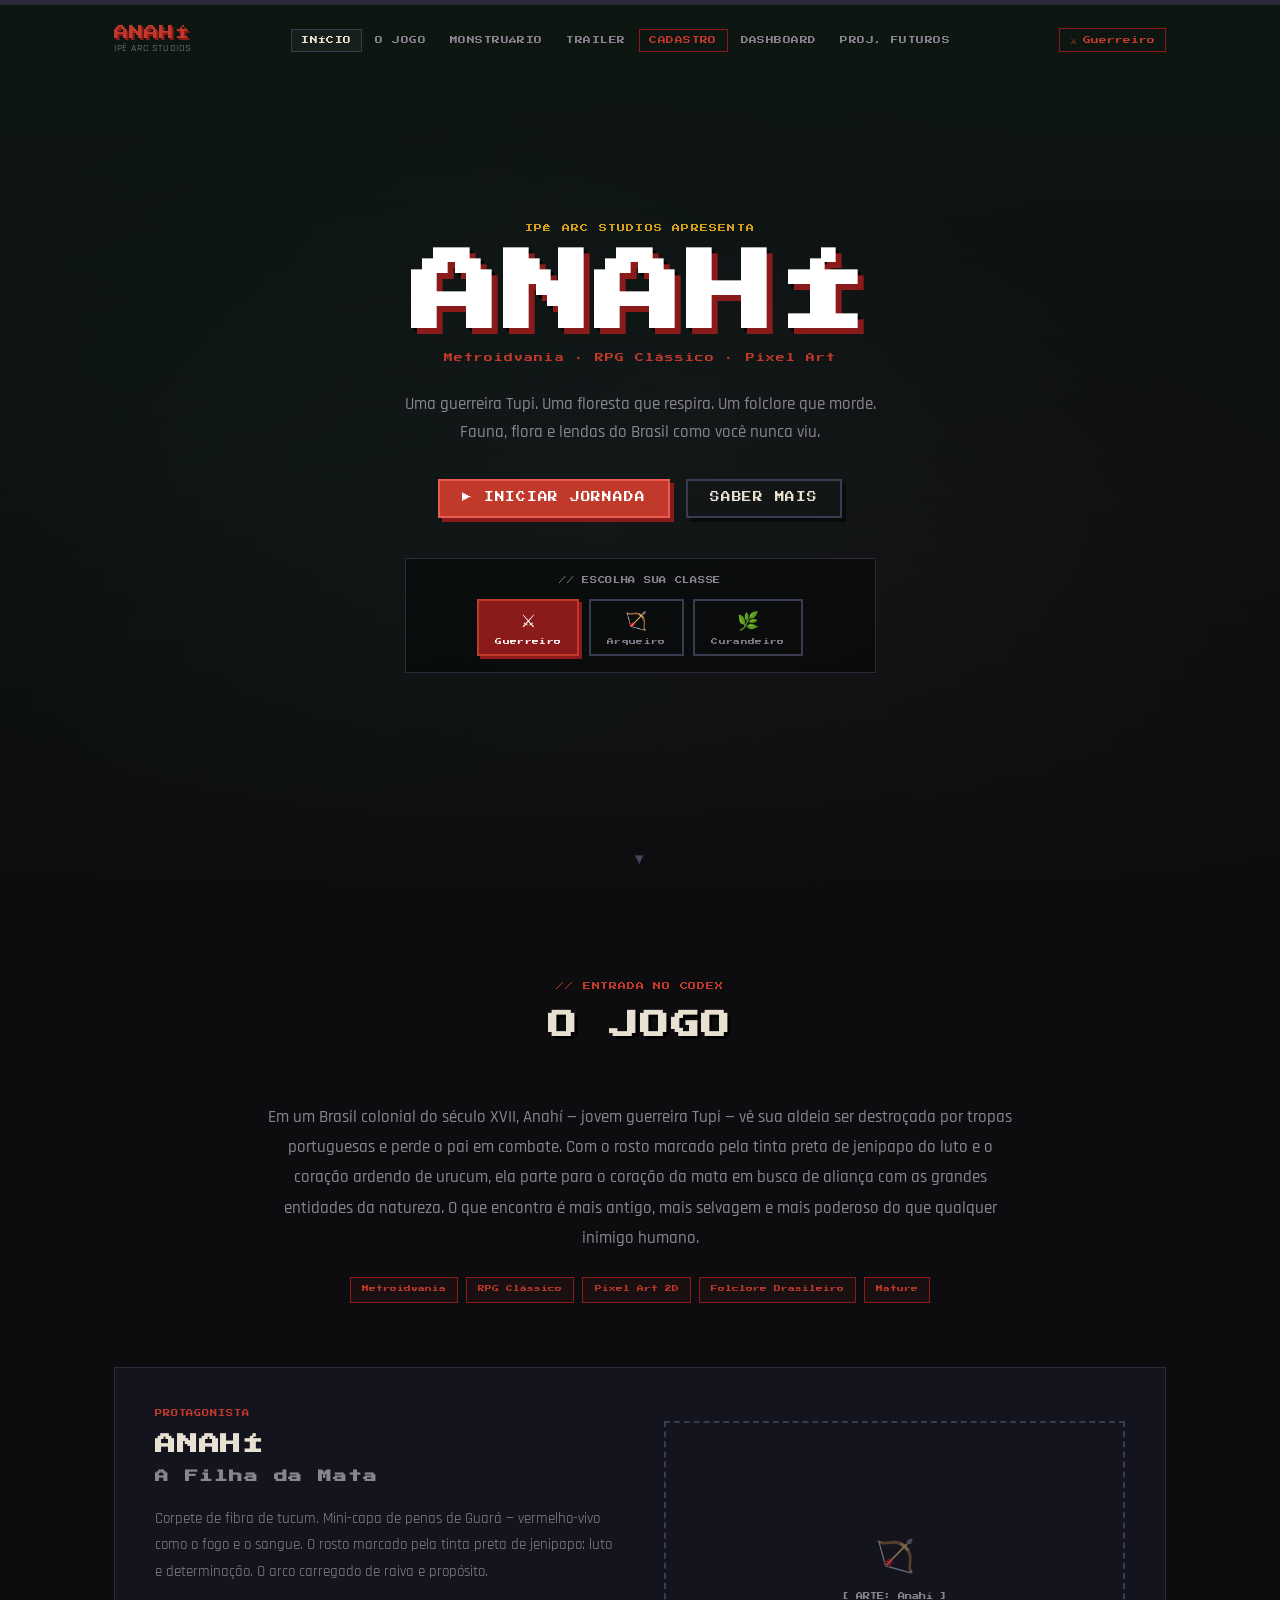
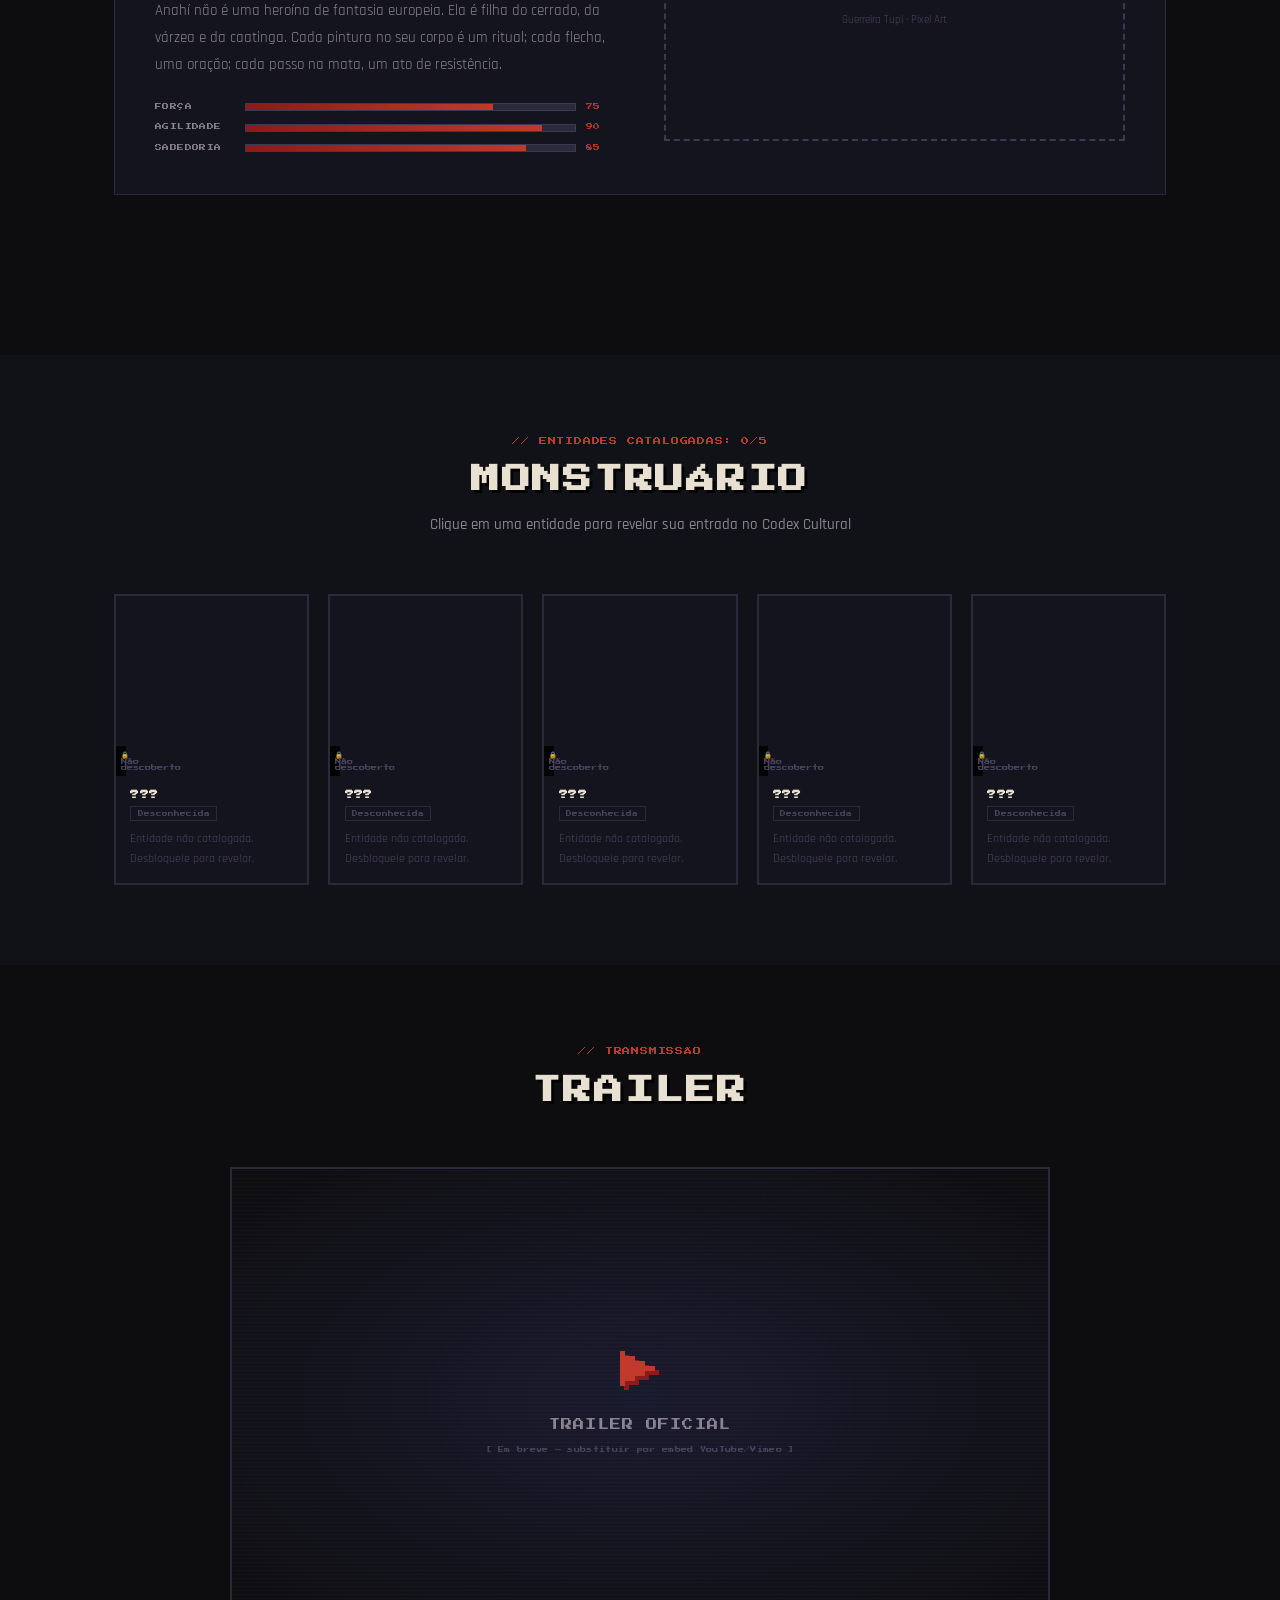
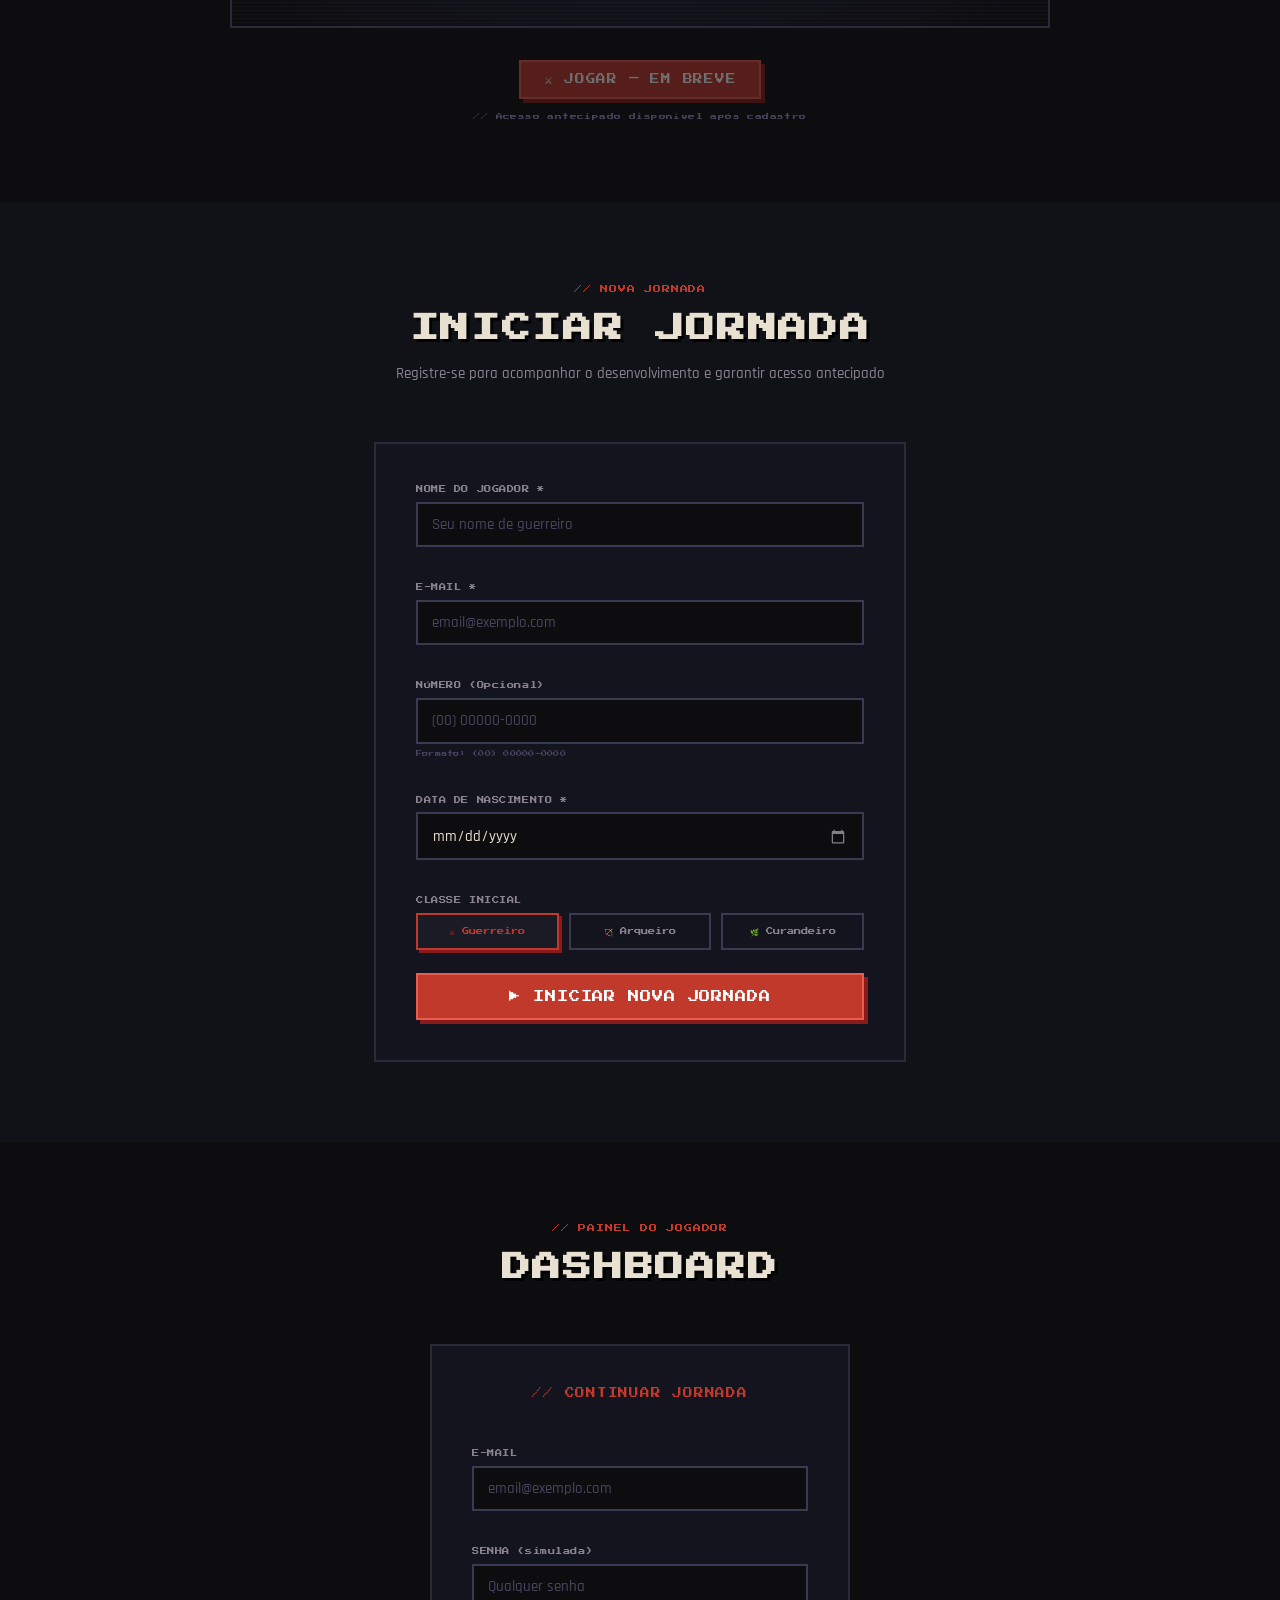
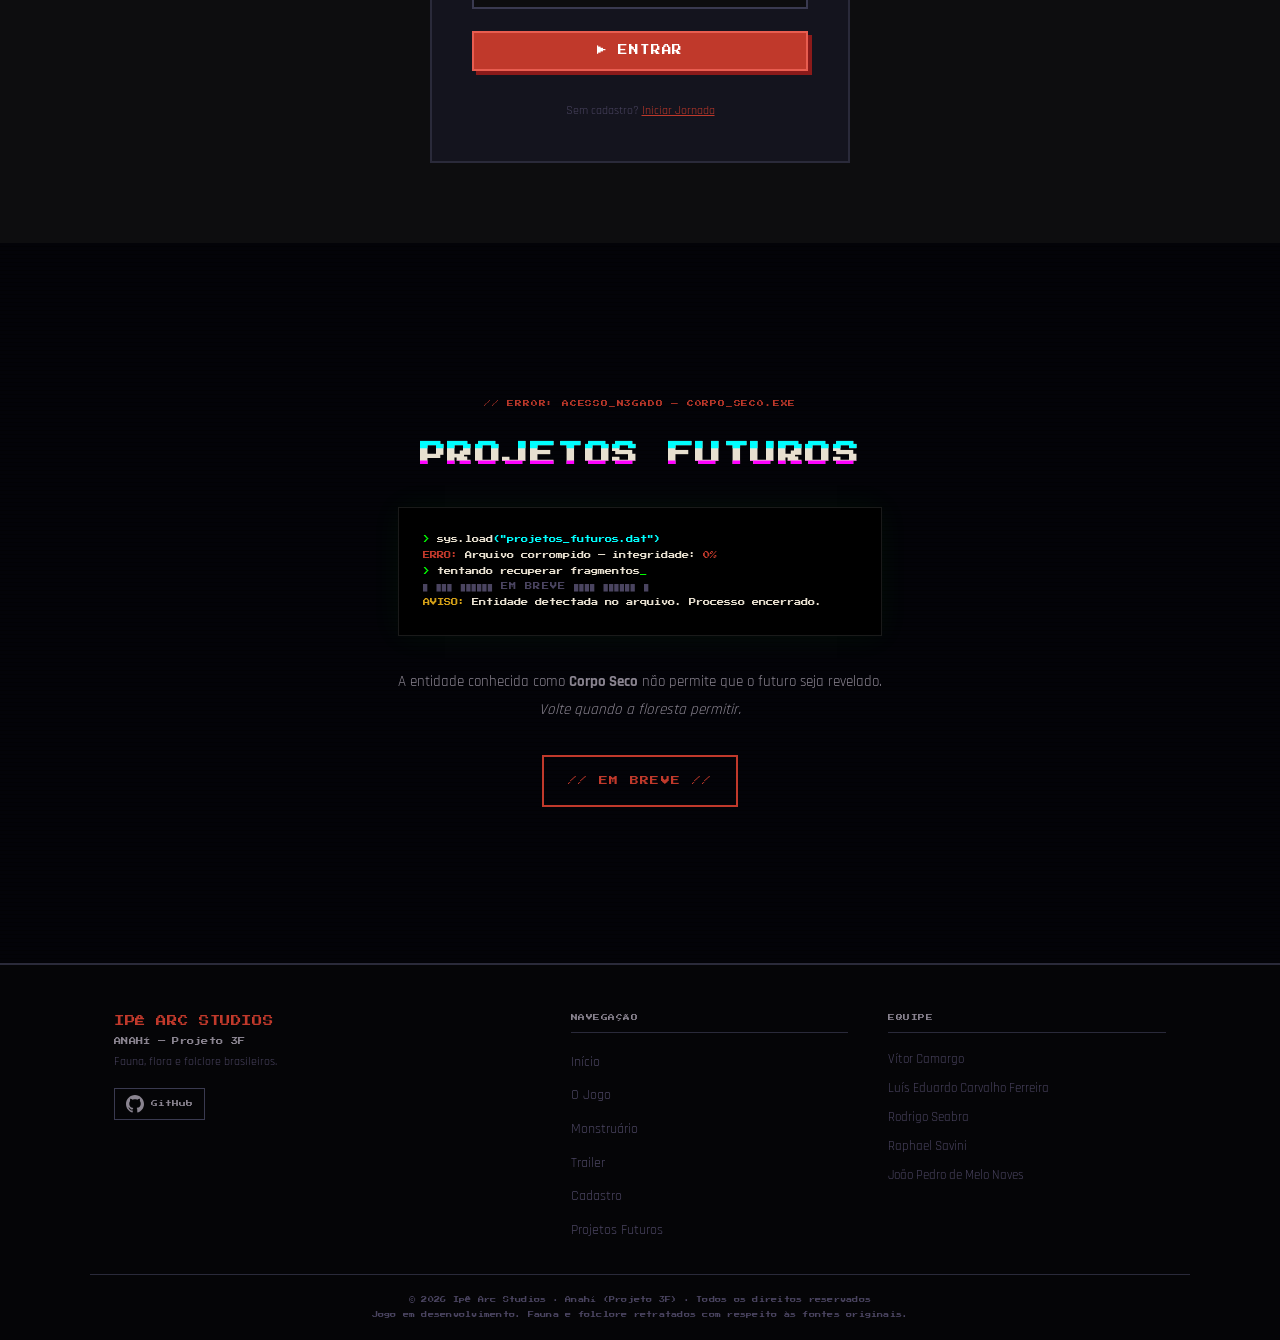
==== frontend/index.html @ 6abfad07 "Refactor code structure for improved readability and maintainability" ====
<!DOCTYPE html>
<html lang="pt-BR" data-class="guerreiro">
<head>
  <meta charset="UTF-8">
  <meta name="viewport" content="width=device-width, initial-scale=1.0">
  <meta name="description" content="Anahí — Metroidvania pixel art brasileiro. Fauna, flora e folclore tratados com respeito. Ipê Arc Studios.">
  <title>Anahí — Ipê Arc Studios</title>
  <link rel="preconnect" href="https://fonts.googleapis.com">
  <link rel="preconnect" href="https://fonts.gstatic.com" crossorigin>
  <link href="https://fonts.googleapis.com/css2?family=Press+Start+2P&family=Rajdhani:wght@400;500;600;700&display=swap" rel="stylesheet">
  <link rel="stylesheet" href="./styles/style.css">
  <script type="module" src="./script/main.js"></script>
</head>
<body>

  <div id="toast-container" aria-live="polite" aria-atomic="false"></div>
  <div id="journey-wrap" role="progressbar" aria-label="Progresso da Jornada" aria-valuemin="0" aria-valuemax="100" aria-valuenow="0">
    <div id="journey-fill"></div>
    <span id="journey-label" class="sr-only">Jornada: 0%</span>
  </div>

  <header id="navbar" role="banner">
    <nav class="nav-inner" aria-label="Navegação principal">
      <a href="#inicio" class="nav-logo" aria-label="Início — Anahí, Ipê Arc Studios">
        <span class="nav-logo__title">ANAHÍ</span>
        <span class="nav-logo__studio">Ipê Arc Studios</span>
      </a>

      <button id="nav-toggle" class="nav-toggle" aria-expanded="false" aria-controls="nav-links" aria-label="Abrir menu de navegação">
        <span aria-hidden="true"></span>
        <span aria-hidden="true"></span>
        <span aria-hidden="true"></span>
      </button>

      <ul id="nav-links" class="nav-links" role="list">
        <li><a href="#inicio" class="nav-link">Início</a></li>
        <li><a href="#o-jogo" class="nav-link">O Jogo</a></li>
        <li><a href="#monstruario" class="nav-link">Monstruário</a></li>
        <li><a href="#trailer" class="nav-link">Trailer</a></li>
        <li><a href="#cadastro" class="nav-link nav-link--cta">Cadastro</a></li>
        <li><a href="#dashboard" class="nav-link">Dashboard</a></li>
        <li><a href="#projetos-futuros" class="nav-link">Proj. Futuros</a></li>
      </ul>

      <div id="class-indicator" class="class-indicator" aria-label="Classe selecionada">
        <span id="class-indicator-icon" aria-hidden="true">⚔</span>
        <span id="class-indicator-name">Guerreiro</span>
      </div>
    </nav>
  </header>

  <main>
    <section id="inicio" class="section section--hero" aria-labelledby="hero-title">
      <div class="hero-bg" aria-hidden="true">
        <div class="hero-bg__art">
          <span class="placeholder-art-label">[ ARTE DE FUNDO: Floresta Atlântica ao entardecer — Pixel Art ]</span>
        </div>
        <div class="hero-bg__gradient"></div>
        <div class="hero-bg__scanlines"></div>
      </div>
      <div class="hero-content">
        <p class="hero-eyebrow">Ipê Arc Studios apresenta</p>
        <h1 id="hero-title" class="hero-title">ANAHÍ</h1>
        <p class="hero-subtitle">Metroidvania · RPG Clássico · Pixel Art</p>
        <p class="hero-desc">
          Uma guerreira Tupi. Uma floresta que respira. Um folclore que morde.<br>
          Fauna, flora e lendas do Brasil como você nunca viu.
        </p>
        <div class="hero-ctas">
          <a href="#cadastro" class="btn btn--primary">▶ Iniciar Jornada</a>
          <a href="#o-jogo" class="btn btn--ghost">Saber Mais</a>
        </div>
        <div class="hero-class-pick">
          <p class="class-pick__label" id="class-pick-label">// ESCOLHA SUA CLASSE</p>
          <div class="class-pick__buttons" role="group" aria-labelledby="class-pick-label">
            <button class="class-btn active" data-class="guerreiro" aria-pressed="true"><span class="class-btn__icon" aria-hidden="true">⚔</span><span class="class-btn__name">Guerreiro</span></button>
            <button class="class-btn" data-class="arqueiro" aria-pressed="false"><span class="class-btn__icon" aria-hidden="true">🏹</span><span class="class-btn__name">Arqueiro</span></button>
            <button class="class-btn" data-class="curandeiro" aria-pressed="false"><span class="class-btn__icon" aria-hidden="true">🌿</span><span class="class-btn__name">Curandeiro</span></button>
          </div>
        </div>
      </div>
      <div class="scroll-indicator" aria-hidden="true"><span class="scroll-indicator__arrow">▼</span></div>
    </section>

    <section id="o-jogo" class="section" aria-labelledby="ojogo-title">
      <div class="section-inner">
        <header class="section-header"><p class="section-eyebrow">// ENTRADA NO CODEX</p><h2 id="ojogo-title" class="section-title">O JOGO</h2></header>
        <div class="pitch-block"><p class="pitch-text">Em um Brasil colonial do século XVII, Anahí — jovem guerreira Tupi — vê sua aldeia ser destroçada por tropas portuguesas e perde o pai em combate. Com o rosto marcado pela tinta preta de jenipapo do luto e o coração ardendo de urucum, ela parte para o coração da mata em busca de aliança com as grandes entidades da natureza. O que encontra é mais antigo, mais selvagem e mais poderoso do que qualquer inimigo humano.</p><div class="genre-tags" aria-label="Gêneros do jogo"><span class="tag">Metroidvania</span><span class="tag">RPG Clássico</span><span class="tag">Pixel Art 2D</span><span class="tag">Folclore Brasileiro</span><span class="tag">Mature</span></div></div>
        <div class="feature-block feature-block--right" id="protagonista"><div class="feature-block__media"><div class="img-placeholder" role="img" aria-label="Imagem em breve: Anahí, protagonista — Pixel Art"><span class="img-placeholder__icon">🏹</span><span class="img-placeholder__label">[ ARTE: Anahí ]</span><span class="img-placeholder__sub">Guerreira Tupi · Pixel Art</span></div></div><div class="feature-block__content"><p class="feature-eyebrow">PROTAGONISTA</p><h3 class="feature-title">ANAHÍ<br><small class="feature-subtitle">A Filha da Mata</small></h3><p class="feature-text">Corpete de fibra de tucum. Mini-capa de penas de Guará — vermelho-vivo como o fogo e o sangue. O rosto marcado pela tinta preta de jenipapo: luto e determinação. O arco carregado de raiva e propósito.</p><p class="feature-text">Anahí não é uma heroína de fantasia europeia. Ela é filha do cerrado, da várzea e da caatinga. Cada pintura no seu corpo é um ritual; cada flecha, uma oração; cada passo na mata, um ato de resistência.</p><ul class="stat-list" aria-label="Atributos da protagonista"><li class="stat-item"><span class="stat-label">FORÇA</span><div class="stat-bar" aria-label="Força: 75%"><div class="stat-fill" style="--val: 75%"></div></div><span class="stat-val" aria-hidden="true">75</span></li><li class="stat-item"><span class="stat-label">AGILIDADE</span><div class="stat-bar" aria-label="Agilidade: 90%"><div class="stat-fill" style="--val: 90%"></div></div><span class="stat-val" aria-hidden="true">90</span></li><li class="stat-item"><span class="stat-label">SABEDORIA</span><div class="stat-bar" aria-label="Sabedoria: 85%"><div class="stat-fill" style="--val: 85%"></div></div><span class="stat-val" aria-hidden="true">85</span></li></ul></div></div>
      </div>
    </section>

    <section id="monstruario" class="section section--alt" aria-labelledby="bestiary-title"><div class="section-inner"><header class="section-header"><p class="section-eyebrow">// ENTIDADES CATALOGADAS: <span id="codex-count">0</span>/5</p><h2 id="bestiary-title" class="section-title">MONSTRUÁRIO</h2><p class="section-desc">Clique em uma entidade para revelar sua entrada no Codex Cultural</p></header><div class="bestiary-grid" role="list"><div class="monster-card locked" data-monster="cuca" role="listitem"><button class="monster-card__inner" aria-label="Entidade desconhecida — clique para revelar no Codex"><div class="monster-card__image"><div class="monster-img-wrap"><div class="monster-silhouette" aria-hidden="true"><span class="silhouette-q">?</span></div><div class="monster-reveal-img img-placeholder" aria-label="Imagem em breve: Cuca"><span class="img-placeholder__label">[ ARTE: Cuca ]</span></div></div><div class="monster-lock-badge" aria-hidden="true">🔒 Não descoberto</div></div><div class="monster-card__info"><h3 class="monster-name">???</h3><span class="monster-biome">Desconhecida</span><p class="monster-desc">Entidade não catalogada.<br>Desbloqueie para revelar.</p></div></button></div><div class="monster-card locked" data-monster="saci" role="listitem"><button class="monster-card__inner" aria-label="Entidade desconhecida — clique para revelar no Codex"><div class="monster-card__image"><div class="monster-img-wrap"><div class="monster-silhouette" aria-hidden="true"><span class="silhouette-q">?</span></div><div class="monster-reveal-img img-placeholder" aria-label="Imagem em breve: Saci-Pererê"><span class="img-placeholder__label">[ ARTE: Saci-Pererê ]</span></div></div><div class="monster-lock-badge" aria-hidden="true">🔒 Não descoberto</div></div><div class="monster-card__info"><h3 class="monster-name">???</h3><span class="monster-biome">Desconhecida</span><p class="monster-desc">Entidade não catalogada.<br>Desbloqueie para revelar.</p></div></button></div><div class="monster-card locked" data-monster="curupira" role="listitem"><button class="monster-card__inner" aria-label="Entidade desconhecida — clique para revelar no Codex"><div class="monster-card__image"><div class="monster-img-wrap"><div class="monster-silhouette" aria-hidden="true"><span class="silhouette-q">?</span></div><div class="monster-reveal-img img-placeholder" aria-label="Imagem em breve: Curupira"><span class="img-placeholder__label">[ ARTE: Curupira ]</span></div></div><div class="monster-lock-badge" aria-hidden="true">🔒 Não descoberto</div></div><div class="monster-card__info"><h3 class="monster-name">???</h3><span class="monster-biome">Desconhecida</span><p class="monster-desc">Entidade não catalogada.<br>Desbloqueie para revelar.</p></div></button></div><div class="monster-card locked" data-monster="boitata" role="listitem"><button class="monster-card__inner" aria-label="Entidade desconhecida — clique para revelar no Codex"><div class="monster-card__image"><div class="monster-img-wrap"><div class="monster-silhouette" aria-hidden="true"><span class="silhouette-q">?</span></div><div class="monster-reveal-img img-placeholder" aria-label="Imagem em breve: Boitatá"><span class="img-placeholder__label">[ ARTE: Boitatá ]</span></div></div><div class="monster-lock-badge" aria-hidden="true">🔒 Não descoberto</div></div><div class="monster-card__info"><h3 class="monster-name">???</h3><span class="monster-biome">Desconhecida</span><p class="monster-desc">Entidade não catalogada.<br>Desbloqueie para revelar.</p></div></button></div><div class="monster-card locked" data-monster="corpo-seco" role="listitem"><button class="monster-card__inner" aria-label="Entidade desconhecida — clique para revelar no Codex"><div class="monster-card__image"><div class="monster-img-wrap"><div class="monster-silhouette" aria-hidden="true"><span class="silhouette-q">?</span></div><div class="monster-reveal-img img-placeholder" aria-label="Imagem em breve: Corpo Seco"><span class="img-placeholder__label">[ ARTE: Corpo Seco ]</span></div></div><div class="monster-lock-badge" aria-hidden="true">🔒 Não descoberto</div></div><div class="monster-card__info"><h3 class="monster-name">???</h3><span class="monster-biome">Desconhecida</span><p class="monster-desc">Entidade não catalogada.<br>Desbloqueie para revelar.</p></div></button></div></div></div></section>

    <section id="trailer" class="section" aria-labelledby="trailer-title"><div class="section-inner"><header class="section-header"><p class="section-eyebrow">// TRANSMISSÃO</p><h2 id="trailer-title" class="section-title">TRAILER</h2></header><div class="video-container"><div class="video-placeholder" role="img" aria-label="Vídeo em breve: Trailer oficial de Anahí"><div class="video-placeholder__inner"><div class="play-icon" aria-hidden="true">▶</div><p class="video-placeholder__title">TRAILER OFICIAL</p><p class="video-placeholder__sub">[ Em breve — substituir por embed YouTube/Vimeo ]</p></div></div></div><div class="trailer-cta"><button class="btn btn--primary" disabled aria-disabled="true">⚔ JOGAR — EM BREVE</button><p class="trailer-hint">// Acesso antecipado disponível após cadastro</p></div></div></section>

    <section id="cadastro" class="section section--alt" aria-labelledby="cadastro-title"><div class="section-inner section-inner--narrow"><header class="section-header"><p class="section-eyebrow">// NOVA JORNADA</p><h2 id="cadastro-title" class="section-title">INICIAR JORNADA</h2><p class="section-desc">Registre-se para acompanhar o desenvolvimento e garantir acesso antecipado</p></header><form id="cadastro-form" class="pixel-form" novalidate aria-label="Formulário de cadastro"><div class="form-group"><label for="reg-name" class="form-label">NOME DO JOGADOR *</label><input type="text" id="reg-name" name="name" class="form-input" placeholder="Seu nome de guerreiro" autocomplete="name" required aria-required="true" aria-describedby="reg-name-error"><span class="form-error" id="reg-name-error" role="alert"></span></div><div class="form-group"><label for="reg-email" class="form-label">E-MAIL *</label><input type="email" id="reg-email" name="email" class="form-input" placeholder="email@exemplo.com" autocomplete="email" required aria-required="true" aria-describedby="reg-email-error"><span class="form-error" id="reg-email-error" role="alert"></span></div><div class="form-group"><label for="reg-phone" class="form-label">NÚMERO (Opcional)</label><input type="tel" id="reg-phone" name="phone" class="form-input" placeholder="(00) 00000-0000" autocomplete="tel" aria-describedby="reg-phone-hint reg-phone-error"><span id="reg-phone-hint" class="form-hint">Formato: (00) 00000-0000</span><span class="form-error" id="reg-phone-error" role="alert"></span></div><div class="form-group"><label for="reg-birth" class="form-label">DATA DE NASCIMENTO *</label><input type="date" id="reg-birth" name="birth" class="form-input" required aria-required="true" aria-describedby="reg-birth-error"><span class="form-error" id="reg-birth-error" role="alert"></span></div><div class="form-group"><p class="form-label" id="class-radio-label">CLASSE INICIAL</p><div class="form-class-radios" role="group" aria-labelledby="class-radio-label"><label class="class-radio"><input type="radio" name="reg-class" value="guerreiro" checked><span class="class-radio__display">⚔ Guerreiro</span></label><label class="class-radio"><input type="radio" name="reg-class" value="arqueiro"><span class="class-radio__display">🏹 Arqueiro</span></label><label class="class-radio"><input type="radio" name="reg-class" value="curandeiro"><span class="class-radio__display">🌿 Curandeiro</span></label></div></div><button type="submit" class="btn btn--primary btn--full btn--lg">▶ INICIAR NOVA JORNADA</button></form></div></section>

    <section id="dashboard" class="section" aria-labelledby="dashboard-title"><div class="section-inner"><header class="section-header"><p class="section-eyebrow">// PAINEL DO JOGADOR</p><h2 id="dashboard-title" class="section-title">DASHBOARD</h2></header><div id="dashboard-out" class="dashboard-panel"><div class="login-box pixel-form"><p class="login-box__title">// CONTINUAR JORNADA</p><div class="form-group"><label for="login-email" class="form-label">E-MAIL</label><input type="email" id="login-email" name="login-email" class="form-input" placeholder="email@exemplo.com" autocomplete="email" required aria-required="true" aria-describedby="login-email-error"><span class="form-error" id="login-email-error" role="alert"></span></div><div class="form-group"><label for="login-pass" class="form-label">SENHA (simulada)</label><input type="password" id="login-pass" name="login-pass" class="form-input" placeholder="Qualquer senha" autocomplete="current-password"></div><button id="login-btn" class="btn btn--primary btn--full">▶ ENTRAR</button><p class="login-box__hint">Sem cadastro? <a href="#cadastro" class="link">Iniciar Jornada</a></p></div></div><div id="dashboard-in" class="dashboard-panel" hidden aria-live="polite"><div class="player-card"><div class="player-card__avatar" id="player-avatar" aria-hidden="true">⚔</div><div class="player-card__info"><h3 class="player-name" id="player-display-name">Jogador</h3><span class="player-class-tag" id="player-display-class">Guerreiro</span><div class="player-journey"><span class="player-journey__label">JORNADA</span><div class="player-journey__bar" role="progressbar" aria-label="Progresso da jornada" aria-valuemin="0" aria-valuemax="100"><div class="player-journey__fill" id="dashboard-journey-fill"></div></div><span class="player-journey__pct" id="dashboard-journey-pct">0%</span></div></div><button id="logout-btn" class="btn btn--ghost btn--sm">SAIR</button></div><div class="dashboard-grid"><div class="game-owned-card"><div class="game-owned-card__art img-placeholder" role="img" aria-label="Arte do jogo Anahí"><span class="img-placeholder__label">[ CAPA: Anahí ]</span></div><div class="game-owned-card__content"><h3 class="game-owned-card__title">ANAHÍ</h3><p class="game-owned-card__status">✓ Jogo Adquirido — Acesso Antecipado</p><p class="game-owned-card__genre">Metroidvania · RPG · Pixel Art</p><p class="game-owned-card__dev">// Em desenvolvimento — Ipê Arc Studios</p><button class="btn btn--primary" disabled aria-disabled="true">▶ JOGAR — EM BREVE</button></div></div><div class="codex-widget"><h3 class="codex-widget__title">📖 CODEX PESSOAL</h3><p class="codex-widget__stat">Entradas descobertas: <strong id="codex-count-dashboard">0</strong>/5</p><div class="codex-widget__bar" role="progressbar" aria-label="Progresso do Codex" aria-valuemin="0" aria-valuemax="5"><div class="codex-widget__fill" id="codex-dashboard-fill"></div></div><a href="#monstruario" class="btn btn--ghost btn--sm">→ Ver Monstruário</a></div></div></div></div></section>

    <section id="projetos-futuros" class="section section--glitch" aria-labelledby="future-title"><div class="glitch-overlay" aria-hidden="true"><div class="scanlines"></div></div><div class="section-inner"><div class="glitch-content"><p class="glitch-eyebrow" aria-hidden="true">// ERR0R: ACESSO_N3GADO — C0RPO_SEC0.EXE</p><h2 id="future-title" class="glitch-title" data-text="PROJETOS FUTUROS">PROJETOS FUTUROS</h2><div class="terminal-block" aria-label="Log do sistema"><p class="terminal-line"><span class="t-prompt">&gt;</span> sys.load<span class="t-str">("projetos_futuros.dat")</span></p><p class="terminal-line"><span class="t-err">ERRO:</span> Arquivo corrompido — integridade: <span class="t-err">0%</span></p><p class="terminal-line"><span class="t-prompt">&gt;</span> tentando recuperar fragmentos<span class="t-blink">_</span></p><p class="terminal-line t-corrupted" aria-hidden="true">█ ███ ██████ EM BREVE ████ ██████ █</p><p class="terminal-line"><span class="t-warn">AVISO:</span> Entidade detectada no arquivo. Processo encerrado.</p></div><p class="glitch-desc">A entidade conhecida como <strong>Corpo Seco</strong> não permite que o futuro seja revelado.<br><em>Volte quando a floresta permitir.</em></p><div class="coming-soon-box" aria-label="Em breve"><span>// EM BREVE //</span></div></div></div></section>
  </main>

  <footer class="site-footer" role="contentinfo"><div class="footer-inner"><div class="footer-brand"><p class="footer-logo">IPÊ ARC STUDIOS</p><p class="footer-tagline">ANAHÍ — Projeto 3F</p><p class="footer-tagline-sub">Fauna, flora e folclore brasileiros.</p><a href="https://github.com/ViBl4ck/Projeto-Integrador-1" class="footer-github-link" aria-label="Repositório do projeto no GitHub" target="_blank" rel="noopener noreferrer"><svg width="18" height="18" viewBox="0 0 24 24" fill="currentColor" aria-hidden="true"><path d="M12 0c-6.626 0-12 5.373-12 12 0 5.302 3.438 9.8 8.207 11.387.599.111.793-.261.793-.577v-2.234c-3.338.726-4.033-1.416-4.033-1.416-.546-1.387-1.333-1.756-1.333-1.756-1.089-.745.083-.729.083-.729 1.205.084 1.839 1.237 1.839 1.237 1.07 1.834 2.807 1.304 3.492.997.107-.775.418-1.305.762-1.604-2.665-.305-5.467-1.334-5.467-5.931 0-1.311.469-2.381 1.236-3.221-.124-.303-.535-1.524.117-3.176 0 0 1.008-.322 3.301 1.23.957-.266 1.983-.399 3.003-.404 1.02.005 2.047.138 3.006.404 2.291-1.552 3.297-1.23 3.297-1.23.653 1.653.242 2.874.118 3.176.77.84 1.235 1.911 1.235 3.221 0 4.609-2.807 5.624-5.479 5.921.43.372.823 1.102.823 2.222v3.293c0 .319.192.694.801.576 4.765-1.589 8.199-6.086 8.199-11.386 0-6.627-5.373-12-12-12z"/></svg>GitHub</a></div><nav class="footer-nav" aria-label="Links de navegação do rodapé"><p class="footer-nav__title">NAVEGAÇÃO</p><ul role="list"><li><a href="#inicio">Início</a></li><li><a href="#o-jogo">O Jogo</a></li><li><a href="#monstruario">Monstruário</a></li><li><a href="#trailer">Trailer</a></li><li><a href="#cadastro">Cadastro</a></li><li><a href="#projetos-futuros">Projetos Futuros</a></li></ul></nav><div class="footer-credits"><p class="footer-credits__title">EQUIPE</p><ul class="footer-credits__list" role="list"><li>Vítor Camargo</li><li>Luís Eduardo Carvalho Ferreira</li><li>Rodrigo Seabra</li><li>Raphael Savini</li><li>João Pedro de Melo Naves</li></ul></div></div><div class="footer-bottom"><p>&copy; 2026 Ipê Arc Studios · Anahí (Projeto 3F) · Todos os direitos reservados</p><p>Jogo em desenvolvimento. Fauna e folclore retratados com respeito às fontes originais.</p></div></footer>
</body>
</html>
---- frontend/styles/style.css ----
/* =========================================
   ANAHÍ — Ipê Arc Studios
   Pixel Art Landing Page — style.css
   ========================================= */

/* ─── Custom Properties ───────────────────── */
:root {
  /* Paleta */
  --urucum:        #C0392B;
  --urucum-dark:   #8B1A1A;
  --urucum-light:  #E85D50;
  --urucum-glow:   rgba(192, 57, 43, 0.45);
  --guara:         #D4A017;
  --guara-dark:    #9A720A;
  --mata:          #1E5C30;
  --mata-light:    #2D8A43;
  --terra:         #6B4226;
  --jenipapo:      #1A1A2E;

  --bg:            #0D0D0F;
  --bg-alt:        #111118;
  --bg-card:       #14141E;
  --bg-card-hover: #1C1C2A;
  --text:          #E8E0D0;
  --text-muted:    #8A8490;
  --text-dim:      #4A4460;
  --border:        #2A2A3A;
  --border-bright: #3A3A50;

  /* Acento — muda com a classe selecionada */
  --accent:        #C0392B;
  --accent-dark:   #8B1A1A;
  --accent-light:  #E85D50;
  --accent-glow:   rgba(192, 57, 43, 0.4);

  /* Tipografia */
  --font-pixel: 'Press Start 2P', monospace;
  --font-body:  'Rajdhani', 'Segoe UI', system-ui, sans-serif;

  /* Layout */
  --nav-height:    70px;
  --journey-h:     5px;
  --max-w:         1100px;
  --section-py:    5rem;
  --radius:        0px; /* pixel art: sem arredondamento */
}

/* Classes mudam o acento */
[data-class="guerreiro"] {
  --accent:      #C0392B;
  --accent-dark: #8B1A1A;
  --accent-light:#E85D50;
  --accent-glow: rgba(192, 57, 43, 0.4);
}
[data-class="arqueiro"] {
  --accent:      #D4A017;
  --accent-dark: #9A720A;
  --accent-light:#F0C840;
  --accent-glow: rgba(212, 160, 23, 0.4);
}
[data-class="curandeiro"] {
  --accent:      #1E8A40;
  --accent-dark: #145C2B;
  --accent-light:#2DC060;
  --accent-glow: rgba(30, 138, 64, 0.4);
}

/* ─── Reset ───────────────────────────────── */
*, *::before, *::after {
  box-sizing: border-box;
  margin: 0;
  padding: 0;
}

html {
  scroll-behavior: smooth;
  font-size: 16px;
}

body {
  background: var(--bg);
  color: var(--text);
  font-family: var(--font-body);
  font-size: 1rem;
  line-height: 1.6;
  overflow-x: hidden;
  image-rendering: pixelated; /* pixel art images */
}

img {
  display: block;
  max-width: 100%;
  image-rendering: pixelated;
}

button, input, select, textarea {
  font-family: inherit;
}

a {
  color: inherit;
  text-decoration: none;
}

ul { list-style: none; }

/* ─── Accessibility ───────────────────────── */
.sr-only {
  position: absolute;
  width: 1px; height: 1px;
  padding: 0; margin: -1px;
  overflow: hidden;
  clip: rect(0,0,0,0);
  white-space: nowrap;
  border: 0;
}

:focus-visible {
  outline: 3px solid var(--accent);
  outline-offset: 2px;
}

/* ─── Journey Bar ─────────────────────────── */
#journey-wrap {
  position: fixed;
  top: 0; left: 0; right: 0;
  height: var(--journey-h);
  background: var(--border);
  z-index: 1000;
}

#journey-fill {
  height: 100%;
  width: 0%;
  background: linear-gradient(90deg, var(--accent-dark), var(--accent), var(--accent-light));
  transition: width 0.4s ease;
  box-shadow: 0 0 8px var(--accent-glow);
}

/* ─── Navbar ──────────────────────────────── */
#navbar {
  position: fixed;
  top: var(--journey-h);
  left: 0; right: 0;
  height: var(--nav-height);
  z-index: 900;
  transition: background 0.3s, box-shadow 0.3s;
}

#navbar.scrolled {
  background: rgba(13, 13, 15, 0.97);
  backdrop-filter: blur(8px);
  box-shadow: 0 2px 0 var(--border), 0 4px 20px rgba(0,0,0,0.8);
}

.nav-inner {
  display: flex;
  align-items: center;
  height: 100%;
  max-width: var(--max-w);
  margin: 0 auto;
  padding: 0 1.5rem;
  gap: 1.5rem;
}

.nav-logo {
  display: flex;
  flex-direction: column;
  line-height: 1.2;
  text-decoration: none;
  flex-shrink: 0;
}
.nav-logo__title {
  font-family: var(--font-pixel);
  font-size: 0.9rem;
  color: var(--accent);
  letter-spacing: 0.08em;
  text-shadow: 2px 2px 0 var(--accent-dark);
  transition: color 0.3s;
}
.nav-logo__studio {
  font-size: 0.62rem;
  color: var(--text-muted);
  letter-spacing: 0.06em;
  text-transform: uppercase;
}

.nav-links {
  display: flex;
  align-items: center;
  gap: 0.15rem;
  flex: 1;
  justify-content: center;
  flex-wrap: wrap;
}

.nav-link {
  font-family: var(--font-pixel);
  font-size: 0.48rem;
  color: var(--text-muted);
  padding: 0.4rem 0.6rem;
  text-transform: uppercase;
  letter-spacing: 0.06em;
  transition: color 0.2s, background 0.2s;
  border: 1px solid transparent;
}
.nav-link:hover,
.nav-link.active {
  color: var(--text);
  border-color: var(--border-bright);
  background: rgba(255,255,255,0.04);
}
.nav-link--cta {
  color: var(--accent);
  border-color: var(--accent-dark);
}
.nav-link--cta:hover {
  background: var(--accent-dark);
  color: #fff;
  border-color: var(--accent);
}

.class-indicator {
  display: flex;
  align-items: center;
  gap: 0.4rem;
  font-family: var(--font-pixel);
  font-size: 0.48rem;
  color: var(--accent);
  border: 1px solid var(--accent-dark);
  padding: 0.3rem 0.6rem;
  flex-shrink: 0;
  transition: color 0.3s, border-color 0.3s;
}

/* Mobile toggle */
.nav-toggle {
  display: none;
  flex-direction: column;
  gap: 5px;
  background: none;
  border: 1px solid var(--border-bright);
  padding: 0.5rem 0.6rem;
  cursor: pointer;
  margin-left: auto;
}
.nav-toggle span {
  display: block;
  width: 22px;
  height: 2px;
  background: var(--text);
  transition: transform 0.3s, opacity 0.3s;
}
.nav-toggle[aria-expanded="true"] span:nth-child(1) { transform: rotate(45deg) translate(5px, 5px); }
.nav-toggle[aria-expanded="true"] span:nth-child(2) { opacity: 0; }
.nav-toggle[aria-expanded="true"] span:nth-child(3) { transform: rotate(-45deg) translate(5px, -5px); }

/* ─── Buttons ─────────────────────────────── */
.btn {
  display: inline-flex;
  align-items: center;
  justify-content: center;
  gap: 0.4rem;
  font-family: var(--font-pixel);
  font-size: 0.6rem;
  letter-spacing: 0.08em;
  padding: 0.8rem 1.4rem;
  border: 2px solid transparent;
  cursor: pointer;
  transition: all 0.15s ease;
  text-transform: uppercase;
  line-height: 1;
  text-decoration: none;
  user-select: none;
}

.btn--primary {
  background: var(--accent);
  color: #fff;
  border-color: var(--accent-light);
  box-shadow: 4px 4px 0 var(--accent-dark);
}
.btn--primary:hover:not([disabled]) {
  background: var(--accent-light);
  transform: translate(-2px, -2px);
  box-shadow: 6px 6px 0 var(--accent-dark);
}
.btn--primary:active:not([disabled]) {
  transform: translate(2px, 2px);
  box-shadow: 2px 2px 0 var(--accent-dark);
}

.btn--ghost {
  background: transparent;
  color: var(--text);
  border-color: var(--border-bright);
  box-shadow: 4px 4px 0 rgba(0,0,0,0.5);
}
.btn--ghost:hover {
  border-color: var(--accent);
  color: var(--accent);
  transform: translate(-2px, -2px);
  box-shadow: 6px 6px 0 rgba(0,0,0,0.6);
}

.btn--class {
  background: transparent;
  color: var(--accent);
  border-color: var(--accent);
  box-shadow: 3px 3px 0 var(--accent-dark);
  font-size: 0.5rem;
  padding: 0.6rem 1rem;
}
.btn--class:hover {
  background: var(--accent);
  color: #fff;
  transform: translate(-2px, -2px);
  box-shadow: 5px 5px 0 var(--accent-dark);
}

.btn--full { width: 100%; }
.btn--lg   { font-size: 0.7rem; padding: 1rem 1.8rem; }
.btn--sm   { font-size: 0.45rem; padding: 0.5rem 0.8rem; }

.btn[disabled], .btn--disabled {
  opacity: 0.4;
  cursor: not-allowed;
  pointer-events: none;
}

/* ─── Sections base ───────────────────────── */
.section {
  padding: var(--section-py) 0;
  position: relative;
}

.section--alt {
  background: var(--bg-alt);
}

.section--dark {
  background: var(--jenipapo);
}

.section-inner {
  max-width: var(--max-w);
  margin: 0 auto;
  padding: 0 1.5rem;
}

.section-inner--narrow {
  max-width: 580px;
}

.section-header {
  text-align: center;
  margin-bottom: 3.5rem;
}

.section-eyebrow {
  font-family: var(--font-pixel);
  font-size: 0.5rem;
  color: var(--accent);
  letter-spacing: 0.1em;
  margin-bottom: 0.8rem;
  transition: color 0.3s;
}

.section-title {
  font-family: var(--font-pixel);
  font-size: clamp(1rem, 3vw, 1.8rem);
  color: var(--text);
  letter-spacing: 0.06em;
  line-height: 1.4;
  text-shadow: 3px 3px 0 rgba(0,0,0,0.8);
}

.section-desc {
  font-size: 0.95rem;
  color: var(--text-muted);
  margin-top: 0.8rem;
  font-weight: 500;
}

.subsection-title {
  font-family: var(--font-pixel);
  font-size: 0.7rem;
  color: var(--accent);
  letter-spacing: 0.1em;
  margin-bottom: 2rem;
  transition: color 0.3s;
}

/* ─── Img Placeholder ─────────────────────── */
.img-placeholder {
  background: var(--bg-card);
  border: 2px dashed var(--border-bright);
  display: flex;
  flex-direction: column;
  align-items: center;
  justify-content: center;
  gap: 0.5rem;
  padding: 1.5rem;
  min-height: 200px;
  text-align: center;
  color: var(--text-dim);
}

.img-placeholder__icon {
  font-size: 2rem;
  opacity: 0.5;
}
.img-placeholder__label {
  font-family: var(--font-pixel);
  font-size: 0.45rem;
  color: var(--text-muted);
  line-height: 1.8;
}
.img-placeholder__sub {
  font-size: 0.7rem;
  color: var(--text-dim);
}

.placeholder-art-label {
  font-family: var(--font-pixel);
  font-size: 0.45rem;
  color: var(--text-dim);
  line-height: 2;
  letter-spacing: 0.05em;
}

/* ─── HERO ────────────────────────────────── */
.section--hero {
  min-height: 100vh;
  display: flex;
  align-items: center;
  justify-content: center;
  padding-top: calc(var(--nav-height) + var(--journey-h));
  position: relative;
  overflow: hidden;
}

.hero-bg {
  position: absolute;
  inset: 0;
  z-index: 0;
}

.hero-bg__art {
  position: absolute;
  inset: 0;
  background:
    radial-gradient(ellipse at 30% 80%, rgba(30, 92, 48, 0.3) 0%, transparent 60%),
    radial-gradient(ellipse at 70% 90%, rgba(107, 66, 38, 0.2) 0%, transparent 50%),
    radial-gradient(ellipse at 50% 100%, rgba(26, 26, 46, 0.8) 0%, transparent 70%),
    linear-gradient(180deg, rgba(13,13,15,0.2) 0%, rgba(13,13,15,0.6) 60%, #0D0D0F 100%),
    /* pixel grid pattern */
    repeating-linear-gradient(0deg, transparent, transparent 3px, rgba(30,92,48,0.03) 3px, rgba(30,92,48,0.03) 4px),
    repeating-linear-gradient(90deg, transparent, transparent 3px, rgba(30,92,48,0.03) 3px, rgba(30,92,48,0.03) 4px),
    #0D1A12;
  display: flex;
  align-items: flex-end;
  justify-content: center;
  padding-bottom: 2rem;
}

.hero-bg__gradient {
  position: absolute;
  inset: 0;
  background: linear-gradient(180deg, rgba(13,13,15,0.1) 0%, rgba(13,13,15,0.5) 50%, #0D0D0F 100%);
}

.hero-bg__scanlines {
  position: absolute;
  inset: 0;
  background: repeating-linear-gradient(
    0deg,
    transparent,
    transparent 2px,
    rgba(0,0,0,0.15) 2px,
    rgba(0,0,0,0.15) 4px
  );
  pointer-events: none;
  opacity: 0.4;
}

.hero-content {
  position: relative;
  z-index: 1;
  text-align: center;
  padding: 2rem 1.5rem;
  max-width: 800px;
}

.hero-eyebrow {
  font-family: var(--font-pixel);
  font-size: 0.5rem;
  color: var(--guara);
  letter-spacing: 0.15em;
  text-transform: uppercase;
  margin-bottom: 1rem;
}

.hero-title {
  font-family: var(--font-pixel);
  font-size: clamp(2.4rem, 9vw, 5.5rem);
  color: #fff;
  letter-spacing: 0.04em;
  text-shadow: 6px 6px 0 var(--accent-dark), 3px 3px 0 rgba(0,0,0,0.9);
  line-height: 1;
  margin-bottom: 0.8rem;
  animation: pixel-drop-in 0.6s ease both;
  transition: text-shadow 0.3s;
}

[data-class="guerreiro"] .hero-title { text-shadow: 6px 6px 0 #8B1A1A, 3px 3px 0 rgba(0,0,0,0.9); }
[data-class="arqueiro"]  .hero-title { text-shadow: 6px 6px 0 #9A720A, 3px 3px 0 rgba(0,0,0,0.9); }
[data-class="curandeiro"].hero-title { text-shadow: 6px 6px 0 #145C2B, 3px 3px 0 rgba(0,0,0,0.9); }

.hero-subtitle {
  font-family: var(--font-pixel);
  font-size: 0.55rem;
  color: var(--accent);
  letter-spacing: 0.12em;
  margin-bottom: 1.5rem;
  transition: color 0.3s;
}

.hero-desc {
  font-size: 1.05rem;
  color: var(--text-muted);
  margin-bottom: 2rem;
  line-height: 1.7;
  font-weight: 500;
}

.hero-ctas {
  display: flex;
  justify-content: center;
  gap: 1rem;
  flex-wrap: wrap;
  margin-bottom: 2.5rem;
}

/* Hero class pick */
.hero-class-pick {
  display: flex;
  flex-direction: column;
  align-items: center;
  gap: 0.8rem;
  margin-top: 0.5rem;
  padding: 1rem;
  border: 1px solid var(--border);
  background: rgba(0,0,0,0.4);
}

.class-pick__label {
  font-family: var(--font-pixel);
  font-size: 0.45rem;
  color: var(--text-muted);
  letter-spacing: 0.1em;
}

.class-pick__buttons {
  display: flex;
  gap: 0.6rem;
  flex-wrap: wrap;
  justify-content: center;
}

.class-btn {
  display: flex;
  flex-direction: column;
  align-items: center;
  gap: 0.3rem;
  background: transparent;
  border: 2px solid var(--border-bright);
  color: var(--text-muted);
  padding: 0.6rem 1rem;
  cursor: pointer;
  transition: all 0.15s;
  min-width: 80px;
}

.class-btn__icon { font-size: 1.1rem; }
.class-btn__name {
  font-family: var(--font-pixel);
  font-size: 0.42rem;
  letter-spacing: 0.05em;
}

.class-btn:hover {
  border-color: var(--accent);
  color: var(--accent);
  background: rgba(255,255,255,0.03);
  transform: translateY(-2px);
}

.class-btn.active {
  border-color: var(--accent);
  color: #fff;
  background: var(--accent-dark);
  box-shadow: 3px 3px 0 var(--accent-dark);
}

.scroll-indicator {
  position: absolute;
  bottom: 2rem;
  left: 50%;
  transform: translateX(-50%);
  z-index: 1;
}
.scroll-indicator__arrow {
  font-family: var(--font-pixel);
  font-size: 0.6rem;
  color: var(--text-dim);
  animation: bounce 1.5s infinite;
  display: block;
}

/* ─── O JOGO — Pitch ──────────────────────── */
.pitch-block {
  text-align: center;
  max-width: 760px;
  margin: 0 auto 4rem;
}

.pitch-text {
  font-size: 1.05rem;
  color: var(--text-muted);
  line-height: 1.8;
  margin-bottom: 1.5rem;
  font-weight: 500;
}

.genre-tags {
  display: flex;
  flex-wrap: wrap;
  justify-content: center;
  gap: 0.5rem;
}

.tag {
  font-family: var(--font-pixel);
  font-size: 0.42rem;
  padding: 0.4rem 0.7rem;
  border: 1px solid var(--accent-dark);
  color: var(--accent);
  background: rgba(192,57,43,0.08);
  transition: border-color 0.3s, color 0.3s;
}

/* ─── Feature Block (protagonista) ───────── */
.feature-block {
  display: grid;
  grid-template-columns: 1fr 1fr;
  gap: 3rem;
  align-items: center;
  margin-bottom: 5rem;
  padding: 2.5rem;
  border: 1px solid var(--border);
  background: var(--bg-card);
}

.feature-block--right .feature-block__media { order: 2; }

.feature-block__media .img-placeholder {
  min-height: 320px;
}

.feature-eyebrow {
  font-family: var(--font-pixel);
  font-size: 0.45rem;
  color: var(--accent);
  letter-spacing: 0.12em;
  margin-bottom: 0.6rem;
  transition: color 0.3s;
}

.feature-title {
  font-family: var(--font-pixel);
  font-size: clamp(0.9rem, 2vw, 1.3rem);
  color: var(--text);
  line-height: 1.5;
  margin-bottom: 1.2rem;
  letter-spacing: 0.04em;
}

.feature-subtitle {
  font-size: 0.65em;
  color: var(--text-muted);
  display: block;
  margin-top: 0.4rem;
}

.feature-text {
  font-size: 0.95rem;
  color: var(--text-muted);
  line-height: 1.75;
  margin-bottom: 0.8rem;
}

/* Stat bars */
.stat-list {
  margin-top: 1.5rem;
  display: flex;
  flex-direction: column;
  gap: 0.6rem;
}

.stat-item {
  display: grid;
  grid-template-columns: 80px 1fr 30px;
  align-items: center;
  gap: 0.6rem;
}

.stat-label {
  font-family: var(--font-pixel);
  font-size: 0.42rem;
  color: var(--text-muted);
  letter-spacing: 0.06em;
}

.stat-bar {
  height: 8px;
  background: var(--border);
  border: 1px solid var(--border-bright);
  position: relative;
  overflow: hidden;
}

.stat-fill {
  height: 100%;
  width: var(--val);
  background: linear-gradient(90deg, var(--accent-dark), var(--accent));
  transition: width 0.8s ease, background 0.3s;
}

.stat-val {
  font-family: var(--font-pixel);
  font-size: 0.42rem;
  color: var(--accent);
  transition: color 0.3s;
}

/* ─── Biomas ──────────────────────────────── */
.biomes-block {
  margin-bottom: 5rem;
}

.biomes-grid {
  display: grid;
  grid-template-columns: 1fr 1fr;
  gap: 1.5rem;
}

.biome-card {
  background: var(--bg-card);
  border: 1px solid var(--border);
  transition: border-color 0.2s, transform 0.2s;
  overflow: hidden;
}

.biome-card:hover {
  border-color: var(--accent);
  transform: translateY(-3px);
}

.biome-card__img.img-placeholder {
  min-height: 180px;
  border: none;
  border-bottom: 1px solid var(--border);
}

.biome-card__content {
  padding: 1.2rem;
}

.biome-card__name {
  font-family: var(--font-pixel);
  font-size: 0.65rem;
  color: var(--accent);
  margin-bottom: 0.6rem;
  letter-spacing: 0.06em;
  transition: color 0.3s;
}

.biome-card__desc {
  font-size: 0.88rem;
  color: var(--text-muted);
  line-height: 1.7;
  margin-bottom: 0.8rem;
}

.biome-tags {
  display: flex;
  flex-direction: column;
  gap: 0.25rem;
}
.biome-tags li {
  font-family: var(--font-pixel);
  font-size: 0.38rem;
  color: var(--text-dim);
  padding-left: 0.8rem;
  position: relative;
}
.biome-tags li::before {
  content: '▸';
  position: absolute;
  left: 0;
  color: var(--accent);
  transition: color 0.3s;
}

/* ─── Classes ─────────────────────────────── */
.classes-block {
  margin-bottom: 5rem;
}

.classes-grid {
  display: grid;
  grid-template-columns: repeat(3, 1fr);
  gap: 1.2rem;
}

.class-card {
  background: var(--bg-card);
  border: 2px solid var(--border);
  padding: 1.2rem;
  transition: border-color 0.2s, transform 0.2s, box-shadow 0.2s;
  cursor: pointer;
  display: flex;
  flex-direction: column;
  gap: 0.8rem;
}

.class-card:hover,
.class-card:focus {
  border-color: var(--accent);
  transform: translateY(-4px);
  box-shadow: 0 8px 0 var(--accent-dark);
  outline: none;
}

.class-card.selected {
  border-color: var(--accent);
  background: rgba(255,255,255,0.03);
  box-shadow: inset 0 0 0 1px var(--accent), 0 0 20px var(--accent-glow);
}

.class-card__header {
  display: flex;
  align-items: center;
  gap: 0.6rem;
}

.class-card__icon {
  font-size: 1.4rem;
}

.class-card__name {
  font-family: var(--font-pixel);
  font-size: 0.6rem;
  color: var(--text);
  letter-spacing: 0.04em;
}

.class-card__img.img-placeholder {
  min-height: 130px;
  font-size: 0.38rem;
}

.class-card__desc {
  font-size: 0.82rem;
  color: var(--text-muted);
  line-height: 1.65;
  flex: 1;
}

.class-stats {
  display: flex;
  flex-direction: column;
  gap: 0.35rem;
}

.class-stats li {
  display: grid;
  grid-template-columns: 28px 1fr;
  align-items: center;
  gap: 0.4rem;
}

.cs-label {
  font-family: var(--font-pixel);
  font-size: 0.38rem;
  color: var(--text-dim);
}

.mini-bar {
  height: 6px;
  background: var(--border);
  border: 1px solid var(--border-bright);
  overflow: hidden;
}

.mini-fill {
  height: 100%;
  width: var(--val);
  background: var(--accent);
  transition: width 0.6s ease, background 0.3s;
}

/* ─── Codex Promo ─────────────────────────── */
.codex-promo {
  display: flex;
  gap: 2rem;
  align-items: flex-start;
  padding: 2rem;
  background: var(--bg-card);
  border: 1px solid var(--border);
  border-left: 4px solid var(--guara);
}

.codex-promo__icon {
  font-size: 2.5rem;
  flex-shrink: 0;
}

.codex-promo__title {
  font-family: var(--font-pixel);
  font-size: 0.8rem;
  color: var(--guara);
  margin-bottom: 0.8rem;
  letter-spacing: 0.06em;
}

.codex-promo__desc {
  font-size: 0.92rem;
  color: var(--text-muted);
  line-height: 1.7;
  margin-bottom: 1rem;
}

.codex-sample {
  display: flex;
  flex-wrap: wrap;
  gap: 0.4rem;
}

.codex-entry-tag {
  font-family: var(--font-pixel);
  font-size: 0.38rem;
  padding: 0.3rem 0.5rem;
  background: rgba(212,160,23,0.1);
  border: 1px solid var(--guara-dark);
  color: var(--guara);
}

.codex-entry-tag--locked {
  background: rgba(0,0,0,0.3);
  border-color: var(--border);
  color: var(--text-dim);
  filter: blur(1px);
}

/* ─── Monstruário ─────────────────────────── */
.section--alt {
  background: var(--bg-alt);
}

.bestiary-grid {
  display: grid;
  grid-template-columns: repeat(auto-fill, minmax(190px, 1fr));
  gap: 1.2rem;
}

.monster-card {
  background: var(--bg-card);
  border: 2px solid var(--border);
  transition: border-color 0.25s, transform 0.2s;
  position: relative;
}

.monster-card:hover {
  border-color: var(--border-bright);
  transform: translateY(-3px);
}

.monster-card__inner {
  width: 100%;
  background: none;
  border: none;
  cursor: pointer;
  text-align: left;
  color: inherit;
  display: flex;
  flex-direction: column;
  padding: 0;
}

.monster-card__image {
  position: relative;
}

.monster-img-wrap {
  position: relative;
  min-height: 180px;
  overflow: hidden;
}

.monster-silhouette {
  position: absolute;
  inset: 0;
  background: linear-gradient(180deg, #0A0A14 0%, #1A1A2E 100%);
  display: flex;
  align-items: center;
  justify-content: center;
  z-index: 2;
  transition: opacity 0.4s ease;
}

.silhouette-q {
  font-family: var(--font-pixel);
  font-size: 3rem;
  color: var(--text-dim);
  opacity: 0.4;
  animation: pulse 2s infinite ease-in-out;
}

.monster-reveal-img {
  position: absolute;
  inset: 0;
  z-index: 1;
  opacity: 0;
  border: none;
  min-height: 180px;
  transition: opacity 0.4s ease;
}

.monster-lock-badge {
  position: absolute;
  bottom: 0;
  left: 0;
  right: 0;
  padding: 0.3rem;
  background: rgba(0,0,0,0.85);
  font-family: var(--font-pixel);
  font-size: 0.38rem;
  color: var(--text-dim);
  text-align: center;
  z-index: 3;
  transition: opacity 0.3s;
}

.monster-card__info {
  padding: 0.9rem;
}

.monster-name {
  font-family: var(--font-pixel);
  font-size: 0.55rem;
  color: var(--text);
  margin-bottom: 0.35rem;
  letter-spacing: 0.04em;
}

.monster-biome {
  display: inline-block;
  font-family: var(--font-pixel);
  font-size: 0.35rem;
  color: var(--text-dim);
  border: 1px solid var(--border);
  padding: 0.2rem 0.4rem;
  margin-bottom: 0.5rem;
}

.monster-desc {
  font-size: 0.78rem;
  color: var(--text-dim);
  line-height: 1.6;
}

/* Revealed state */
.monster-card.revealed {
  border-color: var(--accent);
  animation: unlock-flash 0.5s ease;
}

.monster-card.revealed .monster-silhouette {
  opacity: 0;
  pointer-events: none;
}

.monster-card.revealed .monster-reveal-img {
  opacity: 1;
}

.monster-card.revealed .monster-lock-badge {
  display: none;
}

.monster-card.revealed .monster-name {
  color: var(--accent);
}

.monster-card.revealed .monster-biome {
  border-color: var(--accent-dark);
  color: var(--accent);
}

.monster-card.revealed .monster-desc {
  color: var(--text-muted);
}

/* ─── Trailer ─────────────────────────────── */
.section--trailer .section-inner {
  text-align: center;
}

.video-container {
  width: 100%;
  max-width: 820px;
  margin: 0 auto 2rem;
  aspect-ratio: 16 / 9;
  border: 2px solid var(--border);
  background: #000;
  overflow: hidden;
}

.video-placeholder {
  width: 100%;
  height: 100%;
  display: flex;
  align-items: center;
  justify-content: center;
  background:
    repeating-linear-gradient(
      0deg, transparent, transparent 3px,
      rgba(255,255,255,0.02) 3px, rgba(255,255,255,0.02) 4px
    ),
    radial-gradient(ellipse at center, #1a1a2e 0%, #0d0d0f 100%);
}

.video-placeholder__inner {
  text-align: center;
  display: flex;
  flex-direction: column;
  align-items: center;
  gap: 0.8rem;
}

.play-icon {
  font-family: var(--font-pixel);
  font-size: 2.5rem;
  color: var(--accent);
  text-shadow: 4px 4px 0 var(--accent-dark);
  transition: color 0.3s;
}

.video-placeholder__title {
  font-family: var(--font-pixel);
  font-size: 0.7rem;
  color: var(--text-muted);
  letter-spacing: 0.1em;
}

.video-placeholder__sub {
  font-family: var(--font-pixel);
  font-size: 0.38rem;
  color: var(--text-dim);
  letter-spacing: 0.05em;
}

.trailer-cta {
  display: flex;
  flex-direction: column;
  align-items: center;
  gap: 0.8rem;
}

.trailer-hint {
  font-family: var(--font-pixel);
  font-size: 0.42rem;
  color: var(--text-dim);
  letter-spacing: 0.06em;
}

/* ─── Cadastro Form ───────────────────────── */
.pixel-form {
  background: var(--bg-card);
  border: 2px solid var(--border);
  padding: 2.5rem;
  display: flex;
  flex-direction: column;
  gap: 1.4rem;
}

.form-group {
  display: flex;
  flex-direction: column;
  gap: 0.4rem;
}

.form-label {
  font-family: var(--font-pixel);
  font-size: 0.45rem;
  color: var(--text-muted);
  letter-spacing: 0.08em;
}

.form-input {
  background: var(--bg);
  border: 2px solid var(--border-bright);
  color: var(--text);
  font-family: var(--font-body);
  font-size: 0.95rem;
  font-weight: 500;
  padding: 0.7rem 0.9rem;
  width: 100%;
  transition: border-color 0.2s, box-shadow 0.2s;
}

.form-input::placeholder {
  color: var(--text-dim);
}

.form-input:focus {
  outline: none;
  border-color: var(--accent);
  box-shadow: 0 0 0 2px var(--accent-glow);
}

.form-input.error {
  border-color: var(--urucum);
}

/* date input color fix */
.form-input[type="date"]::-webkit-calendar-picker-indicator {
  filter: invert(0.5);
}

.form-error {
  font-family: var(--font-pixel);
  font-size: 0.38rem;
  color: var(--urucum-light);
  min-height: 1em;
  letter-spacing: 0.04em;
}

.form-hint {
  font-family: var(--font-pixel);
  font-size: 0.38rem;
  color: var(--text-dim);
  letter-spacing: 0.04em;
}

.form-class-radios {
  display: flex;
  gap: 0.6rem;
  flex-wrap: wrap;
}

.class-radio {
  cursor: pointer;
  flex: 1;
  min-width: 100px;
}

.class-radio input[type="radio"] {
  position: absolute;
  opacity: 0;
  width: 0; height: 0;
}

.class-radio__display {
  display: flex;
  align-items: center;
  justify-content: center;
  gap: 0.4rem;
  padding: 0.7rem 0.5rem;
  border: 2px solid var(--border-bright);
  font-family: var(--font-pixel);
  font-size: 0.45rem;
  color: var(--text-muted);
  transition: all 0.15s;
  text-align: center;
}

.class-radio input:checked + .class-radio__display {
  border-color: var(--accent);
  color: var(--accent);
  background: rgba(255,255,255,0.03);
  box-shadow: 3px 3px 0 var(--accent-dark);
}

.class-radio:hover .class-radio__display {
  border-color: var(--border-bright);
  color: var(--text);
}

/* ─── Dashboard ───────────────────────────── */
.dashboard-panel {
  max-width: 700px;
  margin: 0 auto;
}

.login-box {
  max-width: 420px;
  margin: 0 auto;
}

.login-box__title {
  font-family: var(--font-pixel);
  font-size: 0.6rem;
  color: var(--accent);
  letter-spacing: 0.08em;
  margin-bottom: 1.5rem;
  text-align: center;
  transition: color 0.3s;
}

.login-box__hint {
  font-size: 0.78rem;
  color: var(--text-dim);
  text-align: center;
  margin-top: 0.5rem;
}

.link {
  color: var(--accent);
  text-decoration: underline;
  transition: color 0.2s;
}
.link:hover { color: var(--accent-light); }

/* Player card */
.player-card {
  display: flex;
  align-items: center;
  gap: 1.2rem;
  background: var(--bg-card);
  border: 2px solid var(--accent);
  padding: 1.2rem;
  margin-bottom: 1.5rem;
  flex-wrap: wrap;
  box-shadow: 0 0 20px var(--accent-glow);
  transition: border-color 0.3s, box-shadow 0.3s;
}

.player-card__avatar {
  font-size: 2.2rem;
  background: var(--accent-dark);
  width: 60px;
  height: 60px;
  display: flex;
  align-items: center;
  justify-content: center;
  flex-shrink: 0;
  transition: background 0.3s;
}

.player-card__info {
  flex: 1;
  display: flex;
  flex-direction: column;
  gap: 0.3rem;
}

.player-name {
  font-family: var(--font-pixel);
  font-size: 0.75rem;
  color: var(--text);
  letter-spacing: 0.04em;
}

.player-class-tag {
  font-family: var(--font-pixel);
  font-size: 0.42rem;
  color: var(--accent);
  border: 1px solid var(--accent-dark);
  padding: 0.2rem 0.5rem;
  align-self: flex-start;
  transition: color 0.3s, border-color 0.3s;
}

.player-journey {
  display: flex;
  align-items: center;
  gap: 0.5rem;
  margin-top: 0.4rem;
}

.player-journey__label {
  font-family: var(--font-pixel);
  font-size: 0.38rem;
  color: var(--text-dim);
  flex-shrink: 0;
}

.player-journey__bar {
  flex: 1;
  height: 8px;
  background: var(--border);
  border: 1px solid var(--border-bright);
  overflow: hidden;
}

.player-journey__fill {
  height: 100%;
  width: 0%;
  background: linear-gradient(90deg, var(--accent-dark), var(--accent));
  transition: width 0.5s ease, background 0.3s;
}

.player-journey__pct {
  font-family: var(--font-pixel);
  font-size: 0.38rem;
  color: var(--accent);
  transition: color 0.3s;
}

.dashboard-grid {
  display: grid;
  grid-template-columns: 1fr 1fr;
  gap: 1.2rem;
}

.game-owned-card {
  background: var(--bg-card);
  border: 1px solid var(--border);
  overflow: hidden;
}

.game-owned-card__art.img-placeholder {
  min-height: 140px;
  border: none;
  border-bottom: 1px solid var(--border);
}

.game-owned-card__content {
  padding: 1rem;
  display: flex;
  flex-direction: column;
  gap: 0.4rem;
}

.game-owned-card__title {
  font-family: var(--font-pixel);
  font-size: 0.7rem;
  color: var(--text);
}

.game-owned-card__status {
  font-family: var(--font-pixel);
  font-size: 0.38rem;
  color: var(--mata-light);
  letter-spacing: 0.04em;
}

.game-owned-card__genre,
.game-owned-card__dev {
  font-size: 0.78rem;
  color: var(--text-dim);
}

.codex-widget {
  background: var(--bg-card);
  border: 1px solid var(--border);
  padding: 1.2rem;
  display: flex;
  flex-direction: column;
  gap: 0.8rem;
}

.codex-widget__title {
  font-family: var(--font-pixel);
  font-size: 0.55rem;
  color: var(--guara);
  letter-spacing: 0.04em;
}

.codex-widget__stat {
  font-size: 0.88rem;
  color: var(--text-muted);
}

.codex-widget__bar {
  height: 8px;
  background: var(--border);
  border: 1px solid var(--border-bright);
  overflow: hidden;
}

.codex-widget__fill {
  height: 100%;
  width: 0%;
  background: var(--guara);
  transition: width 0.5s ease;
}

/* ─── Projetos Futuros (Glitch) ───────────── */
.section--glitch {
  position: relative;
  min-height: 80vh;
  display: flex;
  align-items: center;
  background: #030308;
  overflow: hidden;
}

.glitch-overlay {
  position: absolute;
  inset: 0;
  pointer-events: none;
  z-index: 0;
}

.scanlines {
  position: absolute;
  inset: 0;
  background: repeating-linear-gradient(
    0deg,
    rgba(0,0,0,0.4),
    rgba(0,0,0,0.4) 1px,
    transparent 1px,
    transparent 4px
  );
  animation: scanline-move 8s linear infinite;
}

.glitch-content {
  position: relative;
  z-index: 1;
  text-align: center;
  padding: 2rem 1.5rem;
}

.glitch-eyebrow {
  font-family: var(--font-pixel);
  font-size: 0.42rem;
  color: var(--urucum);
  letter-spacing: 0.12em;
  margin-bottom: 1.5rem;
  animation: flicker 4s infinite;
}

.glitch-title {
  font-family: var(--font-pixel);
  font-size: clamp(0.9rem, 3vw, 1.6rem);
  color: var(--text);
  letter-spacing: 0.06em;
  margin-bottom: 2rem;
  position: relative;
  display: inline-block;
  animation: glitch-title 5s infinite;
}

.glitch-title::before,
.glitch-title::after {
  content: attr(data-text);
  position: absolute;
  top: 0; left: 0;
  width: 100%;
}

.glitch-title::before {
  color: #0ff;
  animation: glitch-before 5s infinite;
  clip-path: polygon(0 0, 100% 0, 100% 35%, 0 35%);
}

.glitch-title::after {
  color: #f0f;
  animation: glitch-after 5s infinite;
  clip-path: polygon(0 65%, 100% 65%, 100% 100%, 0 100%);
}

/* Terminal */
.terminal-block {
  background: #000;
  border: 1px solid #1a1a1a;
  font-family: var(--font-pixel);
  font-size: 0.45rem;
  padding: 1.5rem;
  max-width: 520px;
  margin: 0 auto 2rem;
  text-align: left;
  line-height: 2.2;
  box-shadow: 0 0 30px rgba(0, 255, 0, 0.05);
}

.terminal-line { display: block; }

.t-prompt { color: #0f0; }
.t-str    { color: #0ff; }
.t-err    { color: var(--urucum); }
.t-warn   { color: var(--guara); }

.t-corrupted {
  color: var(--text-dim);
  letter-spacing: 0.15em;
  animation: corrupt-flicker 1.5s infinite;
  filter: blur(0.5px);
}

.t-blink {
  animation: blink 0.8s step-end infinite;
  color: #0f0;
}

.glitch-desc {
  font-size: 0.95rem;
  color: var(--text-muted);
  line-height: 1.8;
  margin-bottom: 2rem;
}

.coming-soon-box {
  display: inline-block;
  border: 2px solid var(--urucum);
  padding: 0.7rem 1.5rem;
  animation: glitch-border 3s infinite;
}

.coming-soon-box span {
  font-family: var(--font-pixel);
  font-size: 0.55rem;
  color: var(--urucum);
  letter-spacing: 0.15em;
  animation: flicker 2s infinite;
}

/* ─── Toast ───────────────────────────────── */
#toast-container {
  position: fixed;
  bottom: 1.5rem;
  right: 1.5rem;
  z-index: 9999;
  display: flex;
  flex-direction: column;
  gap: 0.6rem;
  pointer-events: none;
  max-width: 320px;
}

.toast {
  background: var(--bg-card);
  border: 2px solid var(--accent);
  padding: 0.8rem 1rem;
  display: flex;
  gap: 0.6rem;
  align-items: flex-start;
  box-shadow: 4px 4px 0 var(--accent-dark);
  animation: toast-in 0.3s ease both;
  pointer-events: auto;
  transition: border-color 0.3s, box-shadow 0.3s;
}

.toast--success { border-color: var(--mata-light); box-shadow: 4px 4px 0 var(--mata); }
.toast--error   { border-color: var(--urucum);     box-shadow: 4px 4px 0 var(--urucum-dark); }
.toast--unlock  { border-color: var(--guara);      box-shadow: 4px 4px 0 var(--guara-dark); }

.toast__icon {
  font-size: 1.1rem;
  flex-shrink: 0;
  margin-top: 0.1rem;
}

.toast__body {
  display: flex;
  flex-direction: column;
  gap: 0.2rem;
}

.toast__title {
  font-family: var(--font-pixel);
  font-size: 0.42rem;
  color: var(--text);
  letter-spacing: 0.04em;
  line-height: 1.5;
}

.toast__msg {
  font-size: 0.78rem;
  color: var(--text-muted);
  line-height: 1.4;
}

.toast.removing {
  animation: toast-out 0.3s ease both;
}

/* ─── Footer ──────────────────────────────── */
.site-footer {
  background: #050507;
  border-top: 2px solid var(--border);
}

.footer-inner {
  max-width: var(--max-w);
  margin: 0 auto;
  padding: 3rem 1.5rem 2rem;
  display: grid;
  grid-template-columns: 1.5fr 1fr 1fr;
  gap: 2.5rem;
}

.footer-logo {
  font-family: var(--font-pixel);
  font-size: 0.65rem;
  color: var(--accent);
  letter-spacing: 0.06em;
  margin-bottom: 0.4rem;
  transition: color 0.3s;
}

.footer-tagline {
  font-family: var(--font-pixel);
  font-size: 0.45rem;
  color: var(--text-muted);
  margin-bottom: 0.25rem;
  letter-spacing: 0.04em;
}

.footer-tagline-sub {
  font-size: 0.78rem;
  color: var(--text-dim);
  margin-bottom: 1rem;
}

.footer-github-link {
  display: inline-flex;
  align-items: center;
  gap: 0.4rem;
  font-family: var(--font-pixel);
  font-size: 0.42rem;
  color: var(--text-muted);
  border: 1px solid var(--border-bright);
  padding: 0.4rem 0.7rem;
  transition: color 0.2s, border-color 0.2s;
}
.footer-github-link:hover {
  color: var(--text);
  border-color: var(--text-muted);
}

.footer-nav__title,
.footer-credits__title {
  font-family: var(--font-pixel);
  font-size: 0.42rem;
  color: var(--text-muted);
  letter-spacing: 0.08em;
  margin-bottom: 1rem;
  border-bottom: 1px solid var(--border);
  padding-bottom: 0.5rem;
}

.footer-nav ul,
.footer-credits__list {
  display: flex;
  flex-direction: column;
  gap: 0.5rem;
}

.footer-nav a {
  font-size: 0.85rem;
  color: var(--text-dim);
  transition: color 0.2s;
}
.footer-nav a:hover { color: var(--accent); }

.footer-credits__list li {
  font-size: 0.82rem;
  color: var(--text-dim);
}

.footer-bottom {
  border-top: 1px solid var(--border);
  padding: 1.2rem 1.5rem;
  text-align: center;
  max-width: var(--max-w);
  margin: 0 auto;
  display: flex;
  flex-direction: column;
  gap: 0.3rem;
}

.footer-bottom p {
  font-family: var(--font-pixel);
  font-size: 0.38rem;
  color: var(--text-dim);
  letter-spacing: 0.04em;
  line-height: 1.8;
}

/* ─── Animations ──────────────────────────── */
@keyframes pixel-drop-in {
  from { opacity: 0; transform: translateY(-16px); }
  to   { opacity: 1; transform: translateY(0); }
}

@keyframes bounce {
  0%, 100% { transform: translateY(0); }
  50%       { transform: translateY(6px); }
}

@keyframes pulse {
  0%, 100% { opacity: 0.3; }
  50%       { opacity: 0.6; }
}

@keyframes toast-in {
  from { opacity: 0; transform: translateX(20px); }
  to   { opacity: 1; transform: translateX(0); }
}

@keyframes toast-out {
  from { opacity: 1; transform: translateX(0); }
  to   { opacity: 0; transform: translateX(20px); }
}

@keyframes unlock-flash {
  0%   { box-shadow: 0 0 0 4px var(--accent); }
  50%  { box-shadow: 0 0 20px 8px var(--accent-glow); }
  100% { box-shadow: none; }
}

@keyframes flicker {
  0%, 98%, 100% { opacity: 1; }
  99%            { opacity: 0.3; }
}

@keyframes corrupt-flicker {
  0%, 90%, 100% { opacity: 1; filter: blur(0.5px); }
  92%            { opacity: 0.4; filter: blur(2px) hue-rotate(90deg); }
  95%            { opacity: 0.8; filter: blur(0); }
}

@keyframes blink {
  50% { opacity: 0; }
}

@keyframes scanline-move {
  from { background-position-y: 0; }
  to   { background-position-y: 100px; }
}

@keyframes glitch-title {
  0%, 92%, 100% { transform: translate(0); filter: none; }
  93%  { transform: translate(-3px, 1px); filter: hue-rotate(90deg); }
  94%  { transform: translate(3px, -1px); }
  95%  { transform: translate(0); filter: none; }
}

@keyframes glitch-before {
  0%, 92%, 100% { transform: translate(0); opacity: 0; }
  93%  { transform: translate(-4px, 0); opacity: 0.8; }
  95%  { transform: translate(0); opacity: 0; }
}

@keyframes glitch-after {
  0%, 92%, 100% { transform: translate(0); opacity: 0; }
  93%  { transform: translate(4px, 0); opacity: 0.8; }
  95%  { transform: translate(0); opacity: 0; }
}

@keyframes glitch-border {
  0%, 92%, 100% { border-color: var(--urucum); }
  93%  { border-color: #0ff; transform: translate(-2px, 0); }
  94%  { border-color: #f0f; transform: translate(2px, 0); }
  95%  { border-color: var(--urucum); transform: translate(0); }
}

/* ─── Section reveal on scroll ────────────── */
.reveal {
  opacity: 0;
  transform: translateY(20px);
  transition: opacity 0.5s ease, transform 0.5s ease;
}

.reveal.visible {
  opacity: 1;
  transform: translateY(0);
}

/* ─── Responsive ──────────────────────────── */
@media (max-width: 900px) {
  .nav-links {
    display: none;
    position: absolute;
    top: calc(var(--nav-height) + var(--journey-h));
    left: 0; right: 0;
    background: rgba(13,13,15,0.98);
    flex-direction: column;
    padding: 1rem;
    gap: 0;
    border-bottom: 1px solid var(--border);
  }
  .nav-links.open {
    display: flex;
  }
  .nav-link {
    padding: 0.8rem 1rem;
    border-bottom: 1px solid var(--border);
    display: block;
  }
  .nav-toggle {
    display: flex;
  }
  .class-indicator {
    display: none;
  }

  .classes-grid {
    grid-template-columns: 1fr;
    max-width: 380px;
    margin: 0 auto;
  }

  .feature-block {
    grid-template-columns: 1fr;
  }
  .feature-block--right .feature-block__media { order: 0; }

  .biomes-grid {
    grid-template-columns: 1fr;
  }

  .dashboard-grid {
    grid-template-columns: 1fr;
  }

  .footer-inner {
    grid-template-columns: 1fr 1fr;
  }
  .footer-brand {
    grid-column: 1 / -1;
  }

  .codex-promo {
    flex-direction: column;
  }

  .bestiary-grid {
    grid-template-columns: repeat(auto-fill, minmax(160px, 1fr));
  }
}

@media (max-width: 600px) {
  :root {
    --section-py: 3rem;
  }

  .hero-title {
    font-size: clamp(1.8rem, 12vw, 3rem);
  }

  .hero-ctas {
    flex-direction: column;
    align-items: center;
  }

  .hero-class-pick {
    display: none; /* hidden on small screens — accessible via #o-jogo */
  }

  .pixel-form {
    padding: 1.5rem;
  }

  .player-card {
    flex-wrap: wrap;
  }

  .footer-inner {
    grid-template-columns: 1fr;
  }

  .bestiary-grid {
    grid-template-columns: repeat(2, 1fr);
  }

  .form-class-radios {
    flex-direction: column;
  }

  .class-pick__buttons {
    gap: 0.4rem;
  }
}
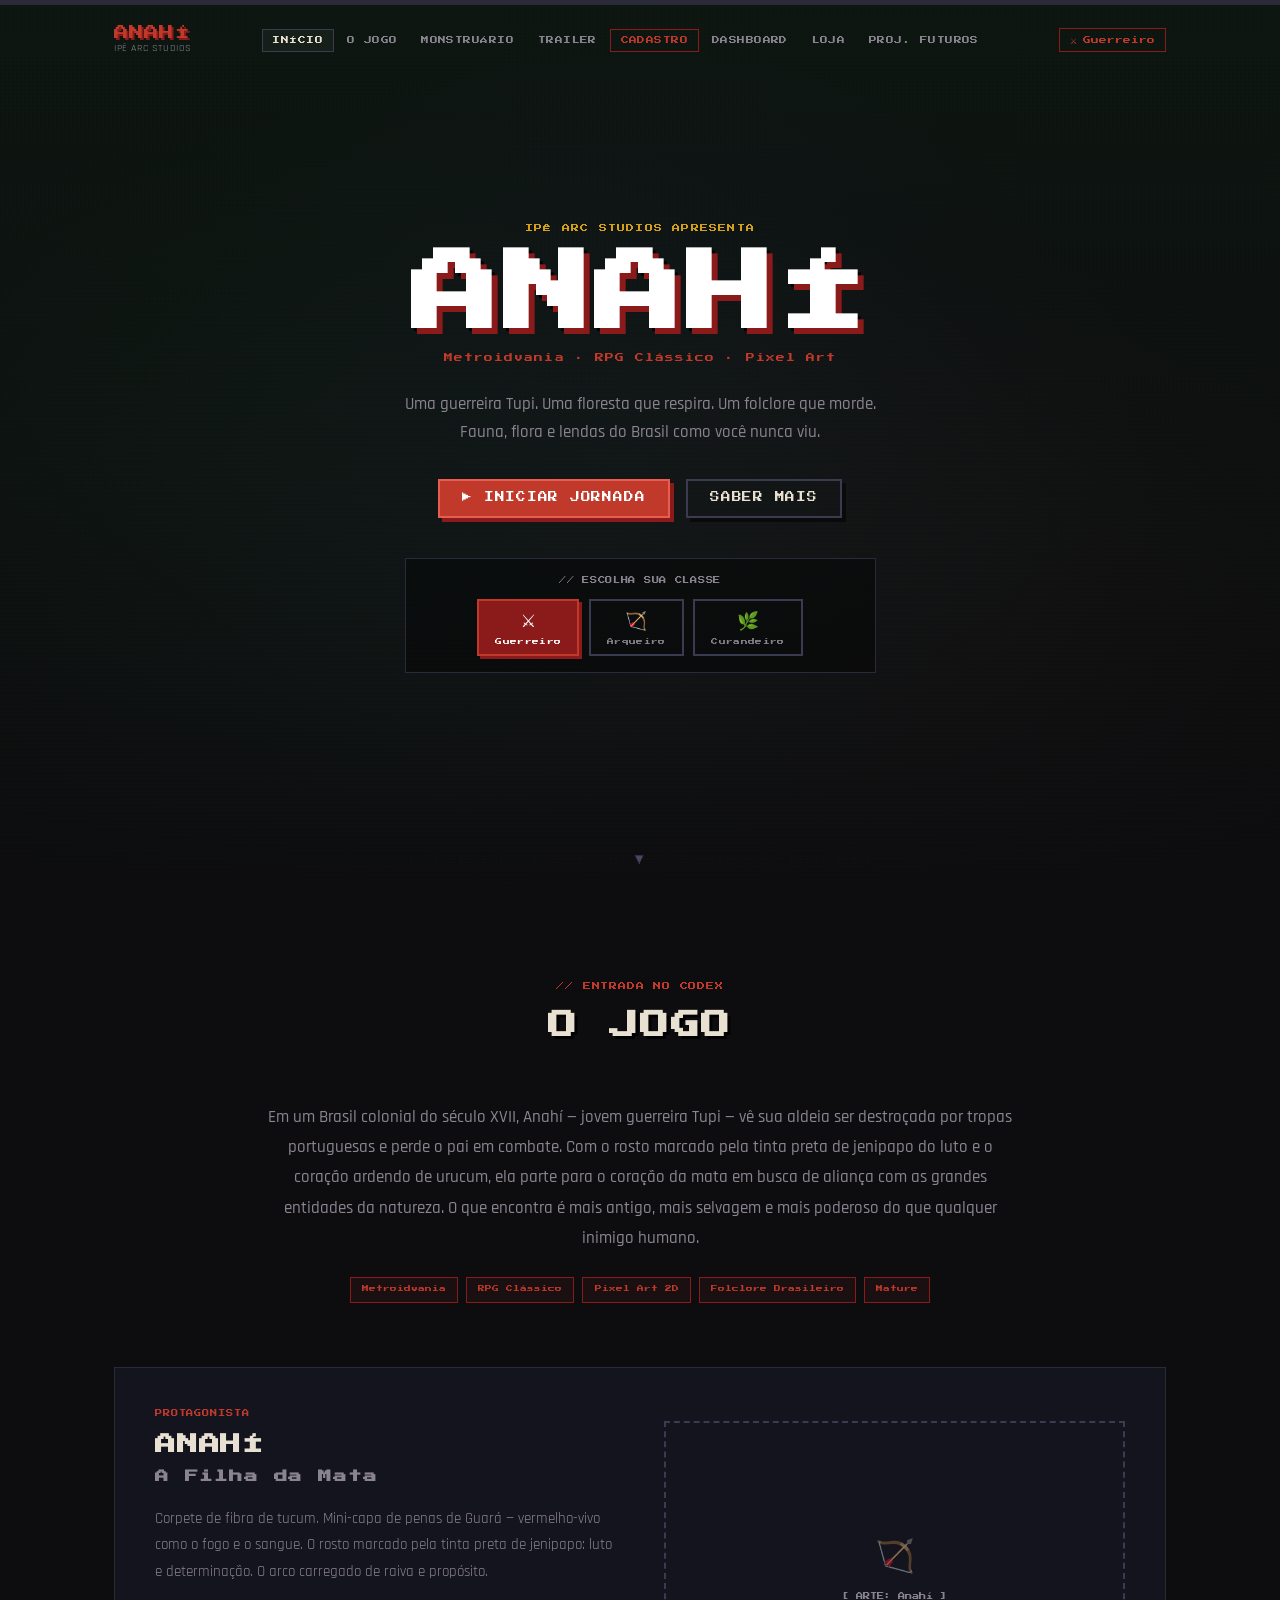
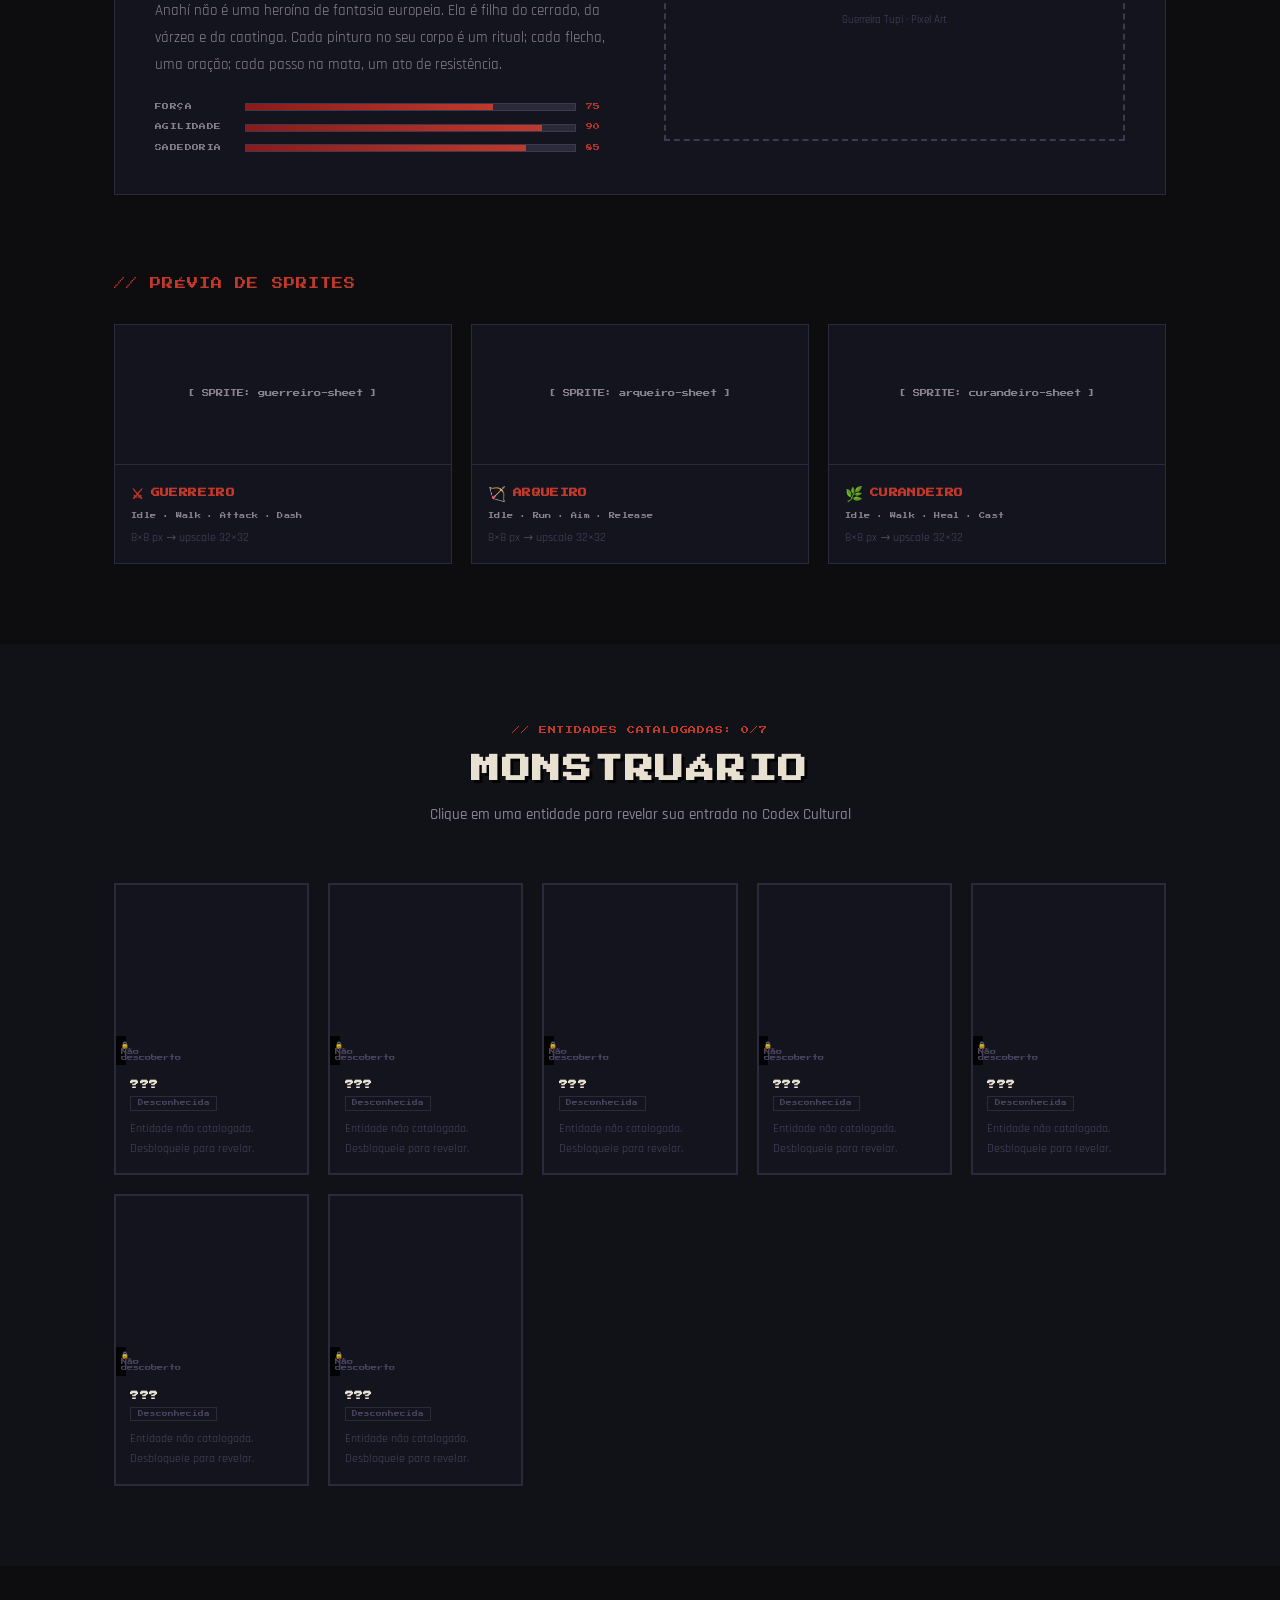
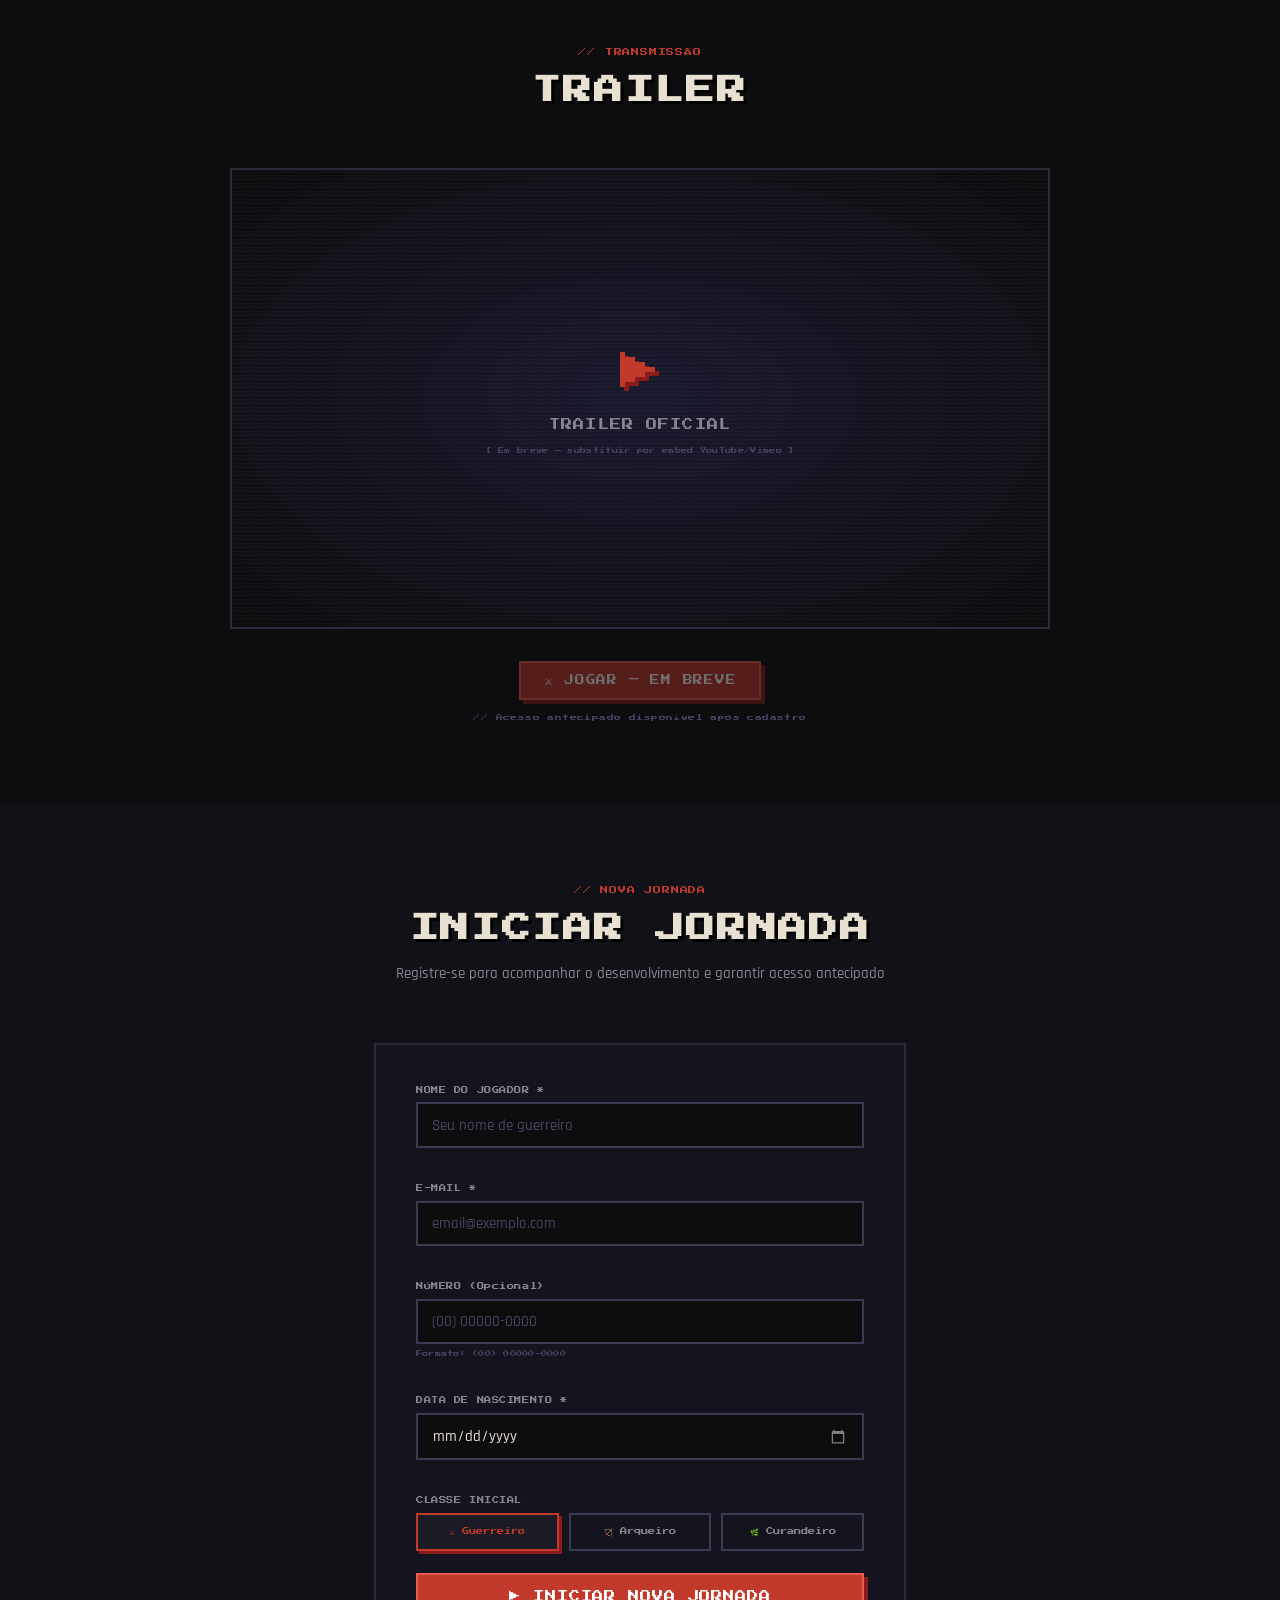
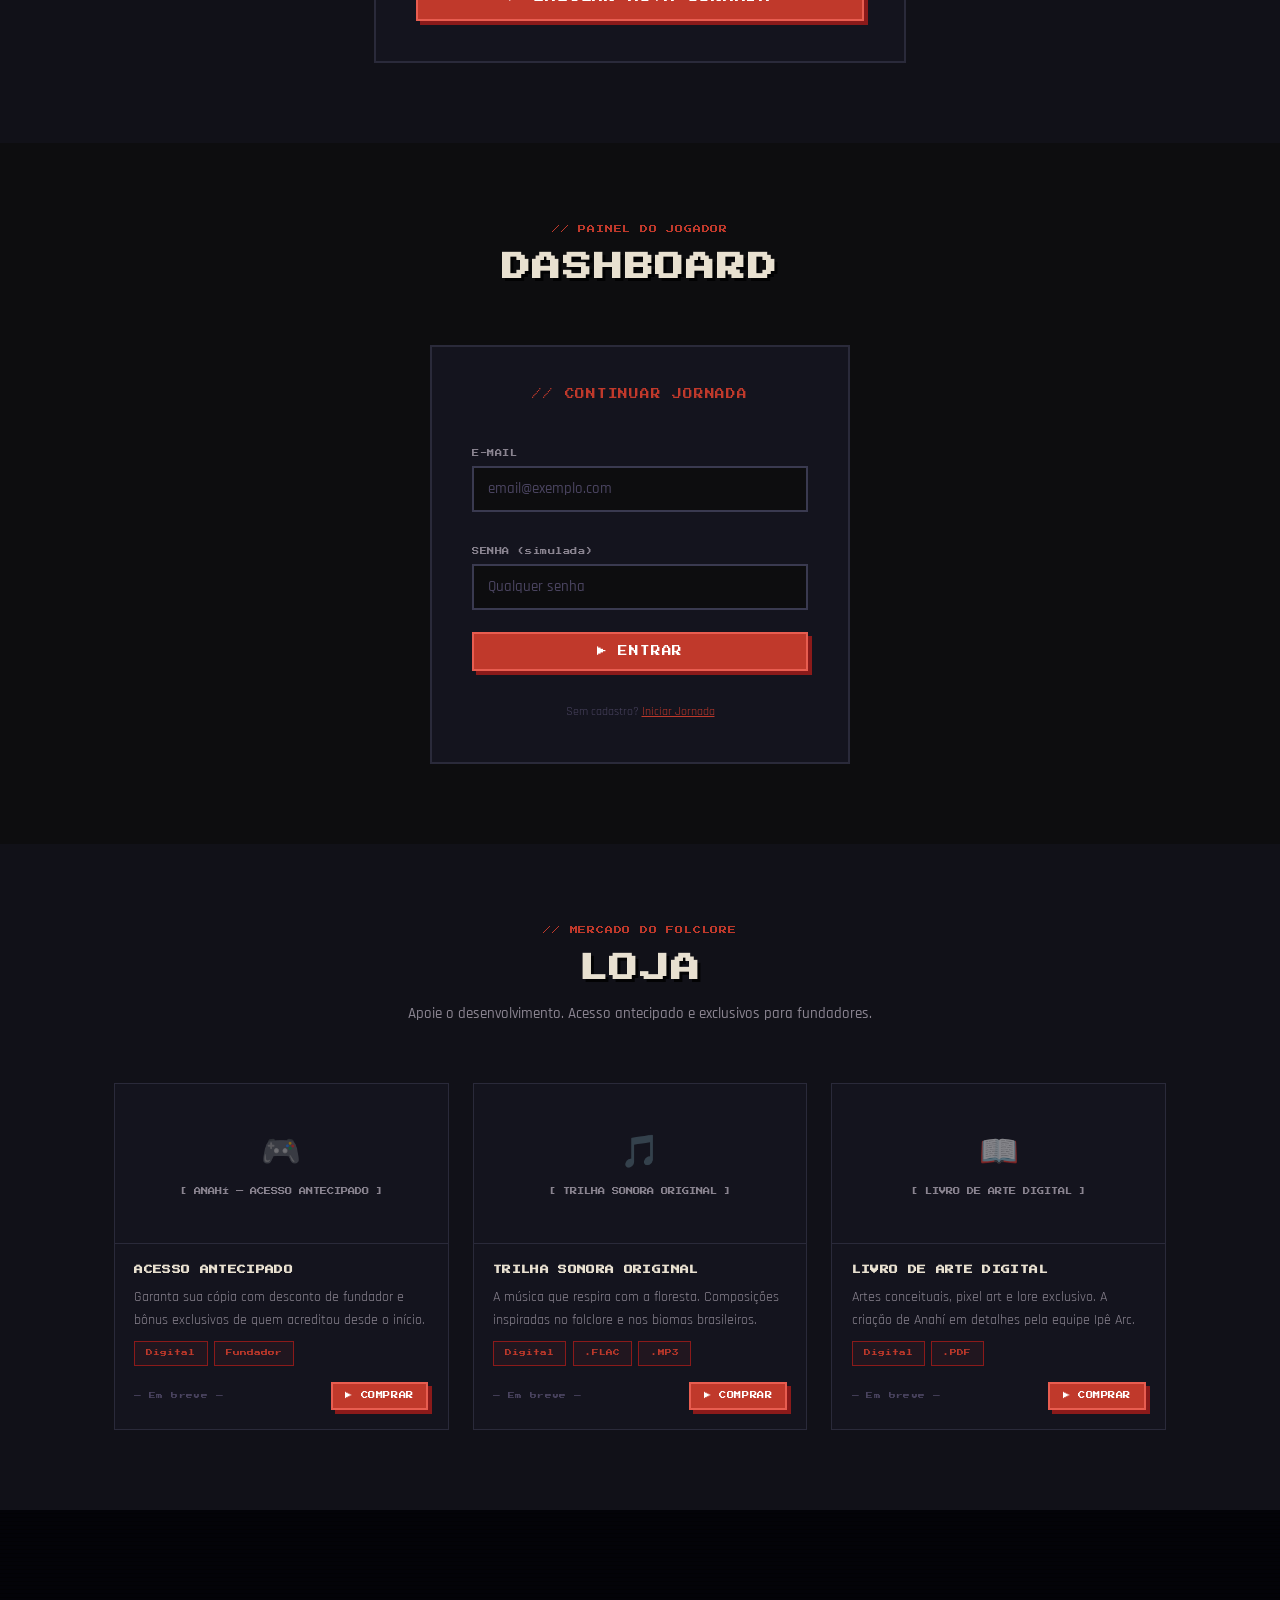
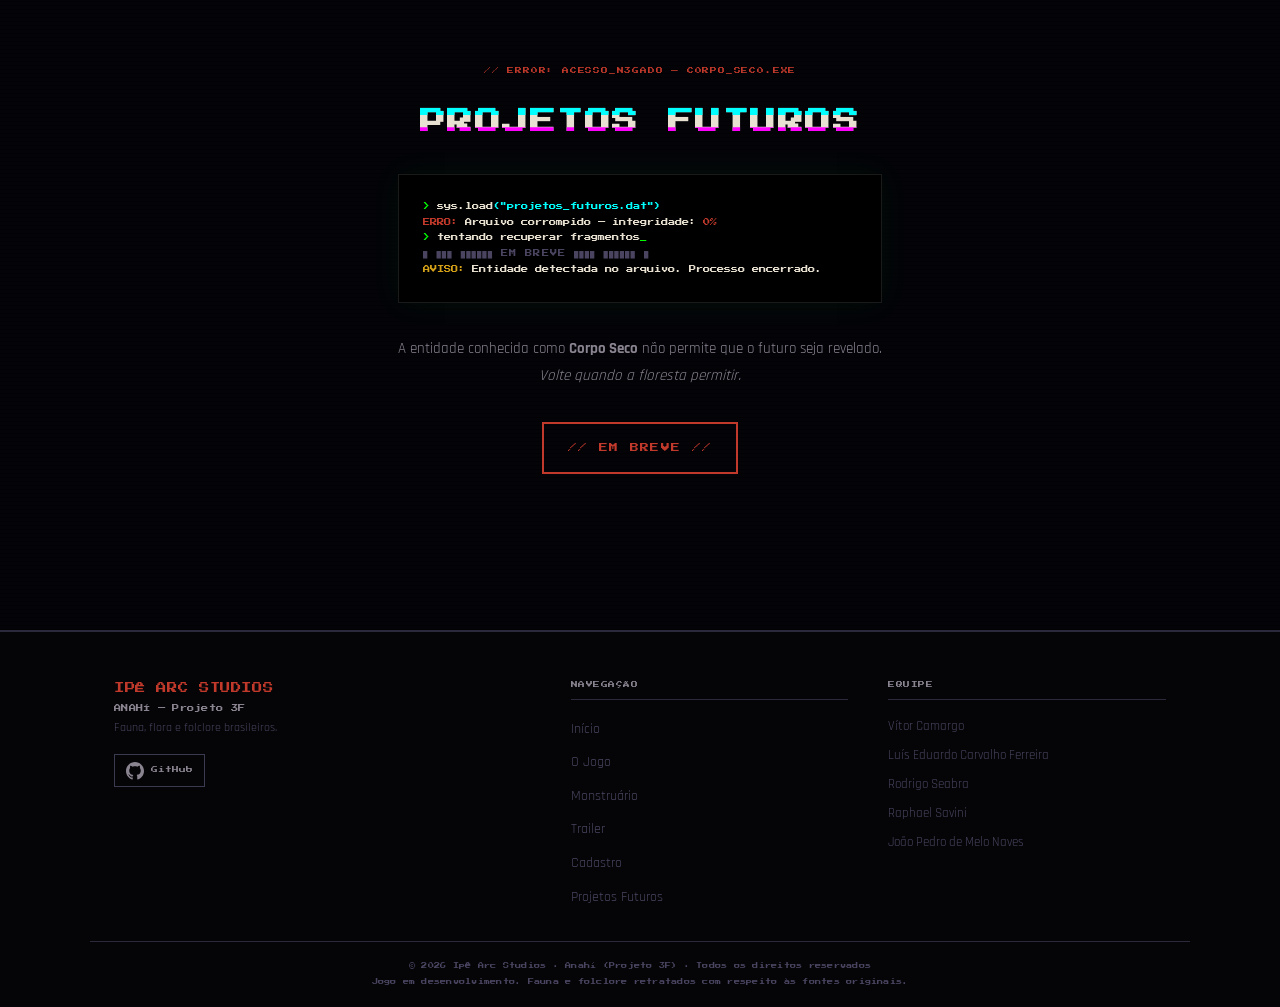
==== commit fd7d3b5b: "feat: modulariza código, adiciona loja, galeria, 7 entidades e persistência - Extrai initReveal para" ====
--- a/frontend/index.html
+++ b/frontend/index.html
@@ -39,6 +39,7 @@
         <li><a href="#trailer" class="nav-link">Trailer</a></li>
         <li><a href="#cadastro" class="nav-link nav-link--cta">Cadastro</a></li>
         <li><a href="#dashboard" class="nav-link">Dashboard</a></li>
+        <li><a href="#loja" class="nav-link">Loja</a></li>
         <li><a href="#projetos-futuros" class="nav-link">Proj. Futuros</a></li>
       </ul>
 
@@ -87,16 +88,26 @@
         <header class="section-header"><p class="section-eyebrow">// ENTRADA NO CODEX</p><h2 id="ojogo-title" class="section-title">O JOGO</h2></header>
         <div class="pitch-block"><p class="pitch-text">Em um Brasil colonial do século XVII, Anahí — jovem guerreira Tupi — vê sua aldeia ser destroçada por tropas portuguesas e perde o pai em combate. Com o rosto marcado pela tinta preta de jenipapo do luto e o coração ardendo de urucum, ela parte para o coração da mata em busca de aliança com as grandes entidades da natureza. O que encontra é mais antigo, mais selvagem e mais poderoso do que qualquer inimigo humano.</p><div class="genre-tags" aria-label="Gêneros do jogo"><span class="tag">Metroidvania</span><span class="tag">RPG Clássico</span><span class="tag">Pixel Art 2D</span><span class="tag">Folclore Brasileiro</span><span class="tag">Mature</span></div></div>
         <div class="feature-block feature-block--right" id="protagonista"><div class="feature-block__media"><div class="img-placeholder" role="img" aria-label="Imagem em breve: Anahí, protagonista — Pixel Art"><span class="img-placeholder__icon">🏹</span><span class="img-placeholder__label">[ ARTE: Anahí ]</span><span class="img-placeholder__sub">Guerreira Tupi · Pixel Art</span></div></div><div class="feature-block__content"><p class="feature-eyebrow">PROTAGONISTA</p><h3 class="feature-title">ANAHÍ<br><small class="feature-subtitle">A Filha da Mata</small></h3><p class="feature-text">Corpete de fibra de tucum. Mini-capa de penas de Guará — vermelho-vivo como o fogo e o sangue. O rosto marcado pela tinta preta de jenipapo: luto e determinação. O arco carregado de raiva e propósito.</p><p class="feature-text">Anahí não é uma heroína de fantasia europeia. Ela é filha do cerrado, da várzea e da caatinga. Cada pintura no seu corpo é um ritual; cada flecha, uma oração; cada passo na mata, um ato de resistência.</p><ul class="stat-list" aria-label="Atributos da protagonista"><li class="stat-item"><span class="stat-label">FORÇA</span><div class="stat-bar" aria-label="Força: 75%"><div class="stat-fill" style="--val: 75%"></div></div><span class="stat-val" aria-hidden="true">75</span></li><li class="stat-item"><span class="stat-label">AGILIDADE</span><div class="stat-bar" aria-label="Agilidade: 90%"><div class="stat-fill" style="--val: 90%"></div></div><span class="stat-val" aria-hidden="true">90</span></li><li class="stat-item"><span class="stat-label">SABEDORIA</span><div class="stat-bar" aria-label="Sabedoria: 85%"><div class="stat-fill" style="--val: 85%"></div></div><span class="stat-val" aria-hidden="true">85</span></li></ul></div></div>
+        <div class="sprites-block">
+          <p class="subsection-title">// PRÉVIA DE SPRITES</p>
+          <div class="sprites-grid">
+            <div class="sprite-card"><div class="sprite-card__preview img-placeholder" role="img" aria-label="Sprite sheet: Guerreiro"><span class="img-placeholder__label">[ SPRITE: guerreiro-sheet ]</span></div><div class="sprite-card__info"><h3 class="sprite-card__name"><span class="sprite-card__icon" aria-hidden="true">⚔</span> GUERREIRO</h3><p class="sprite-card__anims">Idle · Walk · Attack · Dash</p><p class="sprite-card__spec">8×8 px → upscale 32×32</p></div></div>
+            <div class="sprite-card"><div class="sprite-card__preview img-placeholder" role="img" aria-label="Sprite sheet: Arqueiro"><span class="img-placeholder__label">[ SPRITE: arqueiro-sheet ]</span></div><div class="sprite-card__info"><h3 class="sprite-card__name"><span class="sprite-card__icon" aria-hidden="true">🏹</span> ARQUEIRO</h3><p class="sprite-card__anims">Idle · Run · Aim · Release</p><p class="sprite-card__spec">8×8 px → upscale 32×32</p></div></div>
+            <div class="sprite-card"><div class="sprite-card__preview img-placeholder" role="img" aria-label="Sprite sheet: Curandeiro"><span class="img-placeholder__label">[ SPRITE: curandeiro-sheet ]</span></div><div class="sprite-card__info"><h3 class="sprite-card__name"><span class="sprite-card__icon" aria-hidden="true">🌿</span> CURANDEIRO</h3><p class="sprite-card__anims">Idle · Walk · Heal · Cast</p><p class="sprite-card__spec">8×8 px → upscale 32×32</p></div></div>
+          </div>
+        </div>
       </div>
     </section>
 
-    <section id="monstruario" class="section section--alt" aria-labelledby="bestiary-title"><div class="section-inner"><header class="section-header"><p class="section-eyebrow">// ENTIDADES CATALOGADAS: <span id="codex-count">0</span>/5</p><h2 id="bestiary-title" class="section-title">MONSTRUÁRIO</h2><p class="section-desc">Clique em uma entidade para revelar sua entrada no Codex Cultural</p></header><div class="bestiary-grid" role="list"><div class="monster-card locked" data-monster="cuca" role="listitem"><button class="monster-card__inner" aria-label="Entidade desconhecida — clique para revelar no Codex"><div class="monster-card__image"><div class="monster-img-wrap"><div class="monster-silhouette" aria-hidden="true"><span class="silhouette-q">?</span></div><div class="monster-reveal-img img-placeholder" aria-label="Imagem em breve: Cuca"><span class="img-placeholder__label">[ ARTE: Cuca ]</span></div></div><div class="monster-lock-badge" aria-hidden="true">🔒 Não descoberto</div></div><div class="monster-card__info"><h3 class="monster-name">???</h3><span class="monster-biome">Desconhecida</span><p class="monster-desc">Entidade não catalogada.<br>Desbloqueie para revelar.</p></div></button></div><div class="monster-card locked" data-monster="saci" role="listitem"><button class="monster-card__inner" aria-label="Entidade desconhecida — clique para revelar no Codex"><div class="monster-card__image"><div class="monster-img-wrap"><div class="monster-silhouette" aria-hidden="true"><span class="silhouette-q">?</span></div><div class="monster-reveal-img img-placeholder" aria-label="Imagem em breve: Saci-Pererê"><span class="img-placeholder__label">[ ARTE: Saci-Pererê ]</span></div></div><div class="monster-lock-badge" aria-hidden="true">🔒 Não descoberto</div></div><div class="monster-card__info"><h3 class="monster-name">???</h3><span class="monster-biome">Desconhecida</span><p class="monster-desc">Entidade não catalogada.<br>Desbloqueie para revelar.</p></div></button></div><div class="monster-card locked" data-monster="curupira" role="listitem"><button class="monster-card__inner" aria-label="Entidade desconhecida — clique para revelar no Codex"><div class="monster-card__image"><div class="monster-img-wrap"><div class="monster-silhouette" aria-hidden="true"><span class="silhouette-q">?</span></div><div class="monster-reveal-img img-placeholder" aria-label="Imagem em breve: Curupira"><span class="img-placeholder__label">[ ARTE: Curupira ]</span></div></div><div class="monster-lock-badge" aria-hidden="true">🔒 Não descoberto</div></div><div class="monster-card__info"><h3 class="monster-name">???</h3><span class="monster-biome">Desconhecida</span><p class="monster-desc">Entidade não catalogada.<br>Desbloqueie para revelar.</p></div></button></div><div class="monster-card locked" data-monster="boitata" role="listitem"><button class="monster-card__inner" aria-label="Entidade desconhecida — clique para revelar no Codex"><div class="monster-card__image"><div class="monster-img-wrap"><div class="monster-silhouette" aria-hidden="true"><span class="silhouette-q">?</span></div><div class="monster-reveal-img img-placeholder" aria-label="Imagem em breve: Boitatá"><span class="img-placeholder__label">[ ARTE: Boitatá ]</span></div></div><div class="monster-lock-badge" aria-hidden="true">🔒 Não descoberto</div></div><div class="monster-card__info"><h3 class="monster-name">???</h3><span class="monster-biome">Desconhecida</span><p class="monster-desc">Entidade não catalogada.<br>Desbloqueie para revelar.</p></div></button></div><div class="monster-card locked" data-monster="corpo-seco" role="listitem"><button class="monster-card__inner" aria-label="Entidade desconhecida — clique para revelar no Codex"><div class="monster-card__image"><div class="monster-img-wrap"><div class="monster-silhouette" aria-hidden="true"><span class="silhouette-q">?</span></div><div class="monster-reveal-img img-placeholder" aria-label="Imagem em breve: Corpo Seco"><span class="img-placeholder__label">[ ARTE: Corpo Seco ]</span></div></div><div class="monster-lock-badge" aria-hidden="true">🔒 Não descoberto</div></div><div class="monster-card__info"><h3 class="monster-name">???</h3><span class="monster-biome">Desconhecida</span><p class="monster-desc">Entidade não catalogada.<br>Desbloqueie para revelar.</p></div></button></div></div></div></section>
+    <section id="monstruario" class="section section--alt" aria-labelledby="bestiary-title"><div class="section-inner"><header class="section-header"><p class="section-eyebrow">// ENTIDADES CATALOGADAS: <span id="codex-count">0</span>/7</p><h2 id="bestiary-title" class="section-title">MONSTRUÁRIO</h2><p class="section-desc">Clique em uma entidade para revelar sua entrada no Codex Cultural</p></header><div class="bestiary-grid" role="list"><div class="monster-card locked" data-monster="cuca" role="listitem"><button class="monster-card__inner" aria-label="Entidade desconhecida — clique para revelar no Codex"><div class="monster-card__image"><div class="monster-img-wrap"><div class="monster-silhouette" aria-hidden="true"><span class="silhouette-q">?</span></div><div class="monster-reveal-img img-placeholder" aria-label="Imagem em breve: Cuca"><span class="img-placeholder__label">[ ARTE: Cuca ]</span></div></div><div class="monster-lock-badge" aria-hidden="true">🔒 Não descoberto</div></div><div class="monster-card__info"><h3 class="monster-name">???</h3><span class="monster-biome">Desconhecida</span><p class="monster-desc">Entidade não catalogada.<br>Desbloqueie para revelar.</p></div></button></div><div class="monster-card locked" data-monster="saci" role="listitem"><button class="monster-card__inner" aria-label="Entidade desconhecida — clique para revelar no Codex"><div class="monster-card__image"><div class="monster-img-wrap"><div class="monster-silhouette" aria-hidden="true"><span class="silhouette-q">?</span></div><div class="monster-reveal-img img-placeholder" aria-label="Imagem em breve: Saci-Pererê"><span class="img-placeholder__label">[ ARTE: Saci-Pererê ]</span></div></div><div class="monster-lock-badge" aria-hidden="true">🔒 Não descoberto</div></div><div class="monster-card__info"><h3 class="monster-name">???</h3><span class="monster-biome">Desconhecida</span><p class="monster-desc">Entidade não catalogada.<br>Desbloqueie para revelar.</p></div></button></div><div class="monster-card locked" data-monster="curupira" role="listitem"><button class="monster-card__inner" aria-label="Entidade desconhecida — clique para revelar no Codex"><div class="monster-card__image"><div class="monster-img-wrap"><div class="monster-silhouette" aria-hidden="true"><span class="silhouette-q">?</span></div><div class="monster-reveal-img img-placeholder" aria-label="Imagem em breve: Curupira"><span class="img-placeholder__label">[ ARTE: Curupira ]</span></div></div><div class="monster-lock-badge" aria-hidden="true">🔒 Não descoberto</div></div><div class="monster-card__info"><h3 class="monster-name">???</h3><span class="monster-biome">Desconhecida</span><p class="monster-desc">Entidade não catalogada.<br>Desbloqueie para revelar.</p></div></button></div><div class="monster-card locked" data-monster="boitata" role="listitem"><button class="monster-card__inner" aria-label="Entidade desconhecida — clique para revelar no Codex"><div class="monster-card__image"><div class="monster-img-wrap"><div class="monster-silhouette" aria-hidden="true"><span class="silhouette-q">?</span></div><div class="monster-reveal-img img-placeholder" aria-label="Imagem em breve: Boitatá"><span class="img-placeholder__label">[ ARTE: Boitatá ]</span></div></div><div class="monster-lock-badge" aria-hidden="true">🔒 Não descoberto</div></div><div class="monster-card__info"><h3 class="monster-name">???</h3><span class="monster-biome">Desconhecida</span><p class="monster-desc">Entidade não catalogada.<br>Desbloqueie para revelar.</p></div></button></div><div class="monster-card locked" data-monster="corpo-seco" role="listitem"><button class="monster-card__inner" aria-label="Entidade desconhecida — clique para revelar no Codex"><div class="monster-card__image"><div class="monster-img-wrap"><div class="monster-silhouette" aria-hidden="true"><span class="silhouette-q">?</span></div><div class="monster-reveal-img img-placeholder" aria-label="Imagem em breve: Corpo Seco"><span class="img-placeholder__label">[ ARTE: Corpo Seco ]</span></div></div><div class="monster-lock-badge" aria-hidden="true">🔒 Não descoberto</div></div><div class="monster-card__info"><h3 class="monster-name">???</h3><span class="monster-biome">Desconhecida</span><p class="monster-desc">Entidade não catalogada.<br>Desbloqueie para revelar.</p></div></button></div><div class="monster-card locked" data-monster="mapinguari" role="listitem"><button class="monster-card__inner" aria-label="Entidade desconhecida — clique para revelar no Codex"><div class="monster-card__image"><div class="monster-img-wrap"><div class="monster-silhouette" aria-hidden="true"><span class="silhouette-q">?</span></div><div class="monster-reveal-img img-placeholder" aria-label="Imagem em breve: Mapinguari"><span class="img-placeholder__label">[ ARTE: Mapinguari ]</span></div></div><div class="monster-lock-badge" aria-hidden="true">🔒 Não descoberto</div></div><div class="monster-card__info"><h3 class="monster-name">???</h3><span class="monster-biome">Desconhecida</span><p class="monster-desc">Entidade não catalogada.<br>Desbloqueie para revelar.</p></div></button></div><div class="monster-card locked" data-monster="iara" role="listitem"><button class="monster-card__inner" aria-label="Entidade desconhecida — clique para revelar no Codex"><div class="monster-card__image"><div class="monster-img-wrap"><div class="monster-silhouette" aria-hidden="true"><span class="silhouette-q">?</span></div><div class="monster-reveal-img img-placeholder" aria-label="Imagem em breve: Iara"><span class="img-placeholder__label">[ ARTE: Iara ]</span></div></div><div class="monster-lock-badge" aria-hidden="true">🔒 Não descoberto</div></div><div class="monster-card__info"><h3 class="monster-name">???</h3><span class="monster-biome">Desconhecida</span><p class="monster-desc">Entidade não catalogada.<br>Desbloqueie para revelar.</p></div></button></div></div></div></section>
 
     <section id="trailer" class="section" aria-labelledby="trailer-title"><div class="section-inner"><header class="section-header"><p class="section-eyebrow">// TRANSMISSÃO</p><h2 id="trailer-title" class="section-title">TRAILER</h2></header><div class="video-container"><div class="video-placeholder" role="img" aria-label="Vídeo em breve: Trailer oficial de Anahí"><div class="video-placeholder__inner"><div class="play-icon" aria-hidden="true">▶</div><p class="video-placeholder__title">TRAILER OFICIAL</p><p class="video-placeholder__sub">[ Em breve — substituir por embed YouTube/Vimeo ]</p></div></div></div><div class="trailer-cta"><button class="btn btn--primary" disabled aria-disabled="true">⚔ JOGAR — EM BREVE</button><p class="trailer-hint">// Acesso antecipado disponível após cadastro</p></div></div></section>
 
     <section id="cadastro" class="section section--alt" aria-labelledby="cadastro-title"><div class="section-inner section-inner--narrow"><header class="section-header"><p class="section-eyebrow">// NOVA JORNADA</p><h2 id="cadastro-title" class="section-title">INICIAR JORNADA</h2><p class="section-desc">Registre-se para acompanhar o desenvolvimento e garantir acesso antecipado</p></header><form id="cadastro-form" class="pixel-form" novalidate aria-label="Formulário de cadastro"><div class="form-group"><label for="reg-name" class="form-label">NOME DO JOGADOR *</label><input type="text" id="reg-name" name="name" class="form-input" placeholder="Seu nome de guerreiro" autocomplete="name" required aria-required="true" aria-describedby="reg-name-error"><span class="form-error" id="reg-name-error" role="alert"></span></div><div class="form-group"><label for="reg-email" class="form-label">E-MAIL *</label><input type="email" id="reg-email" name="email" class="form-input" placeholder="email@exemplo.com" autocomplete="email" required aria-required="true" aria-describedby="reg-email-error"><span class="form-error" id="reg-email-error" role="alert"></span></div><div class="form-group"><label for="reg-phone" class="form-label">NÚMERO (Opcional)</label><input type="tel" id="reg-phone" name="phone" class="form-input" placeholder="(00) 00000-0000" autocomplete="tel" aria-describedby="reg-phone-hint reg-phone-error"><span id="reg-phone-hint" class="form-hint">Formato: (00) 00000-0000</span><span class="form-error" id="reg-phone-error" role="alert"></span></div><div class="form-group"><label for="reg-birth" class="form-label">DATA DE NASCIMENTO *</label><input type="date" id="reg-birth" name="birth" class="form-input" required aria-required="true" aria-describedby="reg-birth-error"><span class="form-error" id="reg-birth-error" role="alert"></span></div><div class="form-group"><p class="form-label" id="class-radio-label">CLASSE INICIAL</p><div class="form-class-radios" role="group" aria-labelledby="class-radio-label"><label class="class-radio"><input type="radio" name="reg-class" value="guerreiro" checked><span class="class-radio__display">⚔ Guerreiro</span></label><label class="class-radio"><input type="radio" name="reg-class" value="arqueiro"><span class="class-radio__display">🏹 Arqueiro</span></label><label class="class-radio"><input type="radio" name="reg-class" value="curandeiro"><span class="class-radio__display">🌿 Curandeiro</span></label></div></div><button type="submit" class="btn btn--primary btn--full btn--lg">▶ INICIAR NOVA JORNADA</button></form></div></section>
 
-    <section id="dashboard" class="section" aria-labelledby="dashboard-title"><div class="section-inner"><header class="section-header"><p class="section-eyebrow">// PAINEL DO JOGADOR</p><h2 id="dashboard-title" class="section-title">DASHBOARD</h2></header><div id="dashboard-out" class="dashboard-panel"><div class="login-box pixel-form"><p class="login-box__title">// CONTINUAR JORNADA</p><div class="form-group"><label for="login-email" class="form-label">E-MAIL</label><input type="email" id="login-email" name="login-email" class="form-input" placeholder="email@exemplo.com" autocomplete="email" required aria-required="true" aria-describedby="login-email-error"><span class="form-error" id="login-email-error" role="alert"></span></div><div class="form-group"><label for="login-pass" class="form-label">SENHA (simulada)</label><input type="password" id="login-pass" name="login-pass" class="form-input" placeholder="Qualquer senha" autocomplete="current-password"></div><button id="login-btn" class="btn btn--primary btn--full">▶ ENTRAR</button><p class="login-box__hint">Sem cadastro? <a href="#cadastro" class="link">Iniciar Jornada</a></p></div></div><div id="dashboard-in" class="dashboard-panel" hidden aria-live="polite"><div class="player-card"><div class="player-card__avatar" id="player-avatar" aria-hidden="true">⚔</div><div class="player-card__info"><h3 class="player-name" id="player-display-name">Jogador</h3><span class="player-class-tag" id="player-display-class">Guerreiro</span><div class="player-journey"><span class="player-journey__label">JORNADA</span><div class="player-journey__bar" role="progressbar" aria-label="Progresso da jornada" aria-valuemin="0" aria-valuemax="100"><div class="player-journey__fill" id="dashboard-journey-fill"></div></div><span class="player-journey__pct" id="dashboard-journey-pct">0%</span></div></div><button id="logout-btn" class="btn btn--ghost btn--sm">SAIR</button></div><div class="dashboard-grid"><div class="game-owned-card"><div class="game-owned-card__art img-placeholder" role="img" aria-label="Arte do jogo Anahí"><span class="img-placeholder__label">[ CAPA: Anahí ]</span></div><div class="game-owned-card__content"><h3 class="game-owned-card__title">ANAHÍ</h3><p class="game-owned-card__status">✓ Jogo Adquirido — Acesso Antecipado</p><p class="game-owned-card__genre">Metroidvania · RPG · Pixel Art</p><p class="game-owned-card__dev">// Em desenvolvimento — Ipê Arc Studios</p><button class="btn btn--primary" disabled aria-disabled="true">▶ JOGAR — EM BREVE</button></div></div><div class="codex-widget"><h3 class="codex-widget__title">📖 CODEX PESSOAL</h3><p class="codex-widget__stat">Entradas descobertas: <strong id="codex-count-dashboard">0</strong>/5</p><div class="codex-widget__bar" role="progressbar" aria-label="Progresso do Codex" aria-valuemin="0" aria-valuemax="5"><div class="codex-widget__fill" id="codex-dashboard-fill"></div></div><a href="#monstruario" class="btn btn--ghost btn--sm">→ Ver Monstruário</a></div></div></div></div></section>
+    <section id="dashboard" class="section" aria-labelledby="dashboard-title"><div class="section-inner"><header class="section-header"><p class="section-eyebrow">// PAINEL DO JOGADOR</p><h2 id="dashboard-title" class="section-title">DASHBOARD</h2></header><div id="dashboard-out" class="dashboard-panel"><div class="login-box pixel-form"><p class="login-box__title">// CONTINUAR JORNADA</p><div class="form-group"><label for="login-email" class="form-label">E-MAIL</label><input type="email" id="login-email" name="login-email" class="form-input" placeholder="email@exemplo.com" autocomplete="email" required aria-required="true" aria-describedby="login-email-error"><span class="form-error" id="login-email-error" role="alert"></span></div><div class="form-group"><label for="login-pass" class="form-label">SENHA (simulada)</label><input type="password" id="login-pass" name="login-pass" class="form-input" placeholder="Qualquer senha" autocomplete="current-password"></div><button id="login-btn" class="btn btn--primary btn--full">▶ ENTRAR</button><p class="login-box__hint">Sem cadastro? <a href="#cadastro" class="link">Iniciar Jornada</a></p></div></div><div id="dashboard-in" class="dashboard-panel" hidden aria-live="polite"><div class="player-card"><div class="player-card__avatar" id="player-avatar" aria-hidden="true">⚔</div><div class="player-card__info"><h3 class="player-name" id="player-display-name">Jogador</h3><span class="player-class-tag" id="player-display-class">Guerreiro</span><div class="player-journey"><span class="player-journey__label">JORNADA</span><div class="player-journey__bar" role="progressbar" aria-label="Progresso da jornada" aria-valuemin="0" aria-valuemax="100"><div class="player-journey__fill" id="dashboard-journey-fill"></div></div><span class="player-journey__pct" id="dashboard-journey-pct">0%</span></div></div><button id="logout-btn" class="btn btn--ghost btn--sm">SAIR</button></div><div class="dashboard-grid"><div class="game-owned-card"><div class="game-owned-card__art img-placeholder" role="img" aria-label="Arte do jogo Anahí"><span class="img-placeholder__label">[ CAPA: Anahí ]</span></div><div class="game-owned-card__content"><h3 class="game-owned-card__title">ANAHÍ</h3><p class="game-owned-card__status">✓ Jogo Adquirido — Acesso Antecipado</p><p class="game-owned-card__genre">Metroidvania · RPG · Pixel Art</p><p class="game-owned-card__dev">// Em desenvolvimento — Ipê Arc Studios</p><button class="btn btn--primary" disabled aria-disabled="true">▶ JOGAR — EM BREVE</button></div></div><div class="codex-widget"><h3 class="codex-widget__title">📖 CODEX PESSOAL</h3><p class="codex-widget__stat">Entradas descobertas: <strong id="codex-count-dashboard">0</strong>/7</p><div class="codex-widget__bar" role="progressbar" aria-label="Progresso do Codex" aria-valuemin="0" aria-valuemax="5"><div class="codex-widget__fill" id="codex-dashboard-fill"></div></div><a href="#monstruario" class="btn btn--ghost btn--sm">→ Ver Monstruário</a></div></div></div></div></section>
+
+    <section id="loja" class="section section--alt" aria-labelledby="loja-title"><div class="section-inner"><header class="section-header"><p class="section-eyebrow">// MERCADO DO FOLCLORE</p><h2 id="loja-title" class="section-title">LOJA</h2><p class="section-desc">Apoie o desenvolvimento. Acesso antecipado e exclusivos para fundadores.</p></header><div class="shop-grid"><div class="shop-card"><div class="shop-card__art img-placeholder" role="img" aria-label="Arte: Anahí — Acesso Antecipado"><span class="img-placeholder__icon">🎮</span><span class="img-placeholder__label">[ ANAHÍ — ACESSO ANTECIPADO ]</span></div><div class="shop-card__content"><h3 class="shop-card__name">ACESSO ANTECIPADO</h3><p class="shop-card__desc">Garanta sua cópia com desconto de fundador e bônus exclusivos de quem acreditou desde o início.</p><div class="shop-card__tags"><span class="tag">Digital</span><span class="tag">Fundador</span></div><div class="shop-card__footer"><span class="shop-card__price">— Em breve —</span><button class="btn btn--primary btn--sm" data-product="early-access">▶ COMPRAR</button></div></div></div><div class="shop-card"><div class="shop-card__art img-placeholder" role="img" aria-label="Arte: Trilha Sonora Original"><span class="img-placeholder__icon">🎵</span><span class="img-placeholder__label">[ TRILHA SONORA ORIGINAL ]</span></div><div class="shop-card__content"><h3 class="shop-card__name">TRILHA SONORA ORIGINAL</h3><p class="shop-card__desc">A música que respira com a floresta. Composições inspiradas no folclore e nos biomas brasileiros.</p><div class="shop-card__tags"><span class="tag">Digital</span><span class="tag">.FLAC</span><span class="tag">.MP3</span></div><div class="shop-card__footer"><span class="shop-card__price">— Em breve —</span><button class="btn btn--primary btn--sm" data-product="soundtrack">▶ COMPRAR</button></div></div></div><div class="shop-card"><div class="shop-card__art img-placeholder" role="img" aria-label="Arte: Livro de Arte Digital"><span class="img-placeholder__icon">📖</span><span class="img-placeholder__label">[ LIVRO DE ARTE DIGITAL ]</span></div><div class="shop-card__content"><h3 class="shop-card__name">LIVRO DE ARTE DIGITAL</h3><p class="shop-card__desc">Artes conceituais, pixel art e lore exclusivo. A criação de Anahí em detalhes pela equipe Ipê Arc.</p><div class="shop-card__tags"><span class="tag">Digital</span><span class="tag">.PDF</span></div><div class="shop-card__footer"><span class="shop-card__price">— Em breve —</span><button class="btn btn--primary btn--sm" data-product="artbook">▶ COMPRAR</button></div></div></div></div></div></section>
 
     <section id="projetos-futuros" class="section section--glitch" aria-labelledby="future-title"><div class="glitch-overlay" aria-hidden="true"><div class="scanlines"></div></div><div class="section-inner"><div class="glitch-content"><p class="glitch-eyebrow" aria-hidden="true">// ERR0R: ACESSO_N3GADO — C0RPO_SEC0.EXE</p><h2 id="future-title" class="glitch-title" data-text="PROJETOS FUTUROS">PROJETOS FUTUROS</h2><div class="terminal-block" aria-label="Log do sistema"><p class="terminal-line"><span class="t-prompt">&gt;</span> sys.load<span class="t-str">("projetos_futuros.dat")</span></p><p class="terminal-line"><span class="t-err">ERRO:</span> Arquivo corrompido — integridade: <span class="t-err">0%</span></p><p class="terminal-line"><span class="t-prompt">&gt;</span> tentando recuperar fragmentos<span class="t-blink">_</span></p><p class="terminal-line t-corrupted" aria-hidden="true">█ ███ ██████ EM BREVE ████ ██████ █</p><p class="terminal-line"><span class="t-warn">AVISO:</span> Entidade detectada no arquivo. Processo encerrado.</p></div><p class="glitch-desc">A entidade conhecida como <strong>Corpo Seco</strong> não permite que o futuro seja revelado.<br><em>Volte quando a floresta permitir.</em></p><div class="coming-soon-box" aria-label="Em breve"><span>// EM BREVE //</span></div></div></div></section>
   </main>
--- a/frontend/styles/style.css
+++ b/frontend/styles/style.css
@@ -965,10 +965,6 @@
 }
 
 /* ─── Monstruário ─────────────────────────── */
-.section--alt {
-  background: var(--bg-alt);
-}
-
 .bestiary-grid {
   display: grid;
   grid-template-columns: repeat(auto-fill, minmax(190px, 1fr));
@@ -1114,7 +1110,7 @@
 }
 
 /* ─── Trailer ─────────────────────────────── */
-.section--trailer .section-inner {
+#trailer .section-inner {
   text-align: center;
 }
 
@@ -1870,6 +1866,139 @@
   93%  { border-color: #0ff; transform: translate(-2px, 0); }
   94%  { border-color: #f0f; transform: translate(2px, 0); }
   95%  { border-color: var(--urucum); transform: translate(0); }
+}
+
+/* ─── Galeria de Sprites ──────────────────── */
+.sprites-block {
+  margin-top: 4rem;
+}
+
+.sprites-grid {
+  display: grid;
+  grid-template-columns: repeat(3, 1fr);
+  gap: 1.2rem;
+}
+
+.sprite-card {
+  background: var(--bg-card);
+  border: 1px solid var(--border);
+  overflow: hidden;
+  transition: border-color 0.2s, transform 0.2s;
+}
+
+.sprite-card:hover {
+  border-color: var(--accent);
+  transform: translateY(-3px);
+}
+
+.sprite-card__preview.img-placeholder {
+  min-height: 140px;
+  border: none;
+  border-bottom: 1px solid var(--border);
+}
+
+.sprite-card__info {
+  padding: 1rem;
+  display: flex;
+  flex-direction: column;
+  gap: 0.4rem;
+}
+
+.sprite-card__name {
+  font-family: var(--font-pixel);
+  font-size: 0.55rem;
+  color: var(--accent);
+  letter-spacing: 0.04em;
+  display: flex;
+  align-items: center;
+  gap: 0.4rem;
+  transition: color 0.3s;
+}
+
+.sprite-card__icon { font-size: 0.9rem; }
+
+.sprite-card__anims {
+  font-family: var(--font-pixel);
+  font-size: 0.38rem;
+  color: var(--text-muted);
+  letter-spacing: 0.06em;
+  line-height: 1.8;
+}
+
+.sprite-card__spec {
+  font-size: 0.75rem;
+  color: var(--text-dim);
+}
+
+/* ─── Loja ────────────────────────────────── */
+.shop-grid {
+  display: grid;
+  grid-template-columns: repeat(3, 1fr);
+  gap: 1.5rem;
+}
+
+.shop-card {
+  background: var(--bg-card);
+  border: 1px solid var(--border);
+  overflow: hidden;
+  display: flex;
+  flex-direction: column;
+  transition: border-color 0.2s, transform 0.2s;
+}
+
+.shop-card:hover {
+  border-color: var(--accent);
+  transform: translateY(-3px);
+}
+
+.shop-card__art.img-placeholder {
+  min-height: 160px;
+  border: none;
+  border-bottom: 1px solid var(--border);
+}
+
+.shop-card__content {
+  padding: 1.2rem;
+  display: flex;
+  flex-direction: column;
+  gap: 0.6rem;
+  flex: 1;
+}
+
+.shop-card__name {
+  font-family: var(--font-pixel);
+  font-size: 0.55rem;
+  color: var(--text);
+  letter-spacing: 0.04em;
+}
+
+.shop-card__desc {
+  font-size: 0.85rem;
+  color: var(--text-muted);
+  line-height: 1.65;
+  flex: 1;
+}
+
+.shop-card__tags {
+  display: flex;
+  flex-wrap: wrap;
+  gap: 0.4rem;
+}
+
+.shop-card__footer {
+  display: flex;
+  align-items: center;
+  justify-content: space-between;
+  gap: 0.6rem;
+  margin-top: 0.4rem;
+  flex-wrap: wrap;
+}
+
+.shop-card__price {
+  font-family: var(--font-pixel);
+  font-size: 0.42rem;
+  color: var(--text-dim);
+  letter-spacing: 0.06em;
 }
 
 /* ─── Section reveal on scroll ────────────── */
@@ -1945,6 +2074,18 @@
   .bestiary-grid {
     grid-template-columns: repeat(auto-fill, minmax(160px, 1fr));
   }
+
+  .sprites-grid {
+    grid-template-columns: 1fr;
+    max-width: 380px;
+    margin: 0 auto;
+  }
+
+  .shop-grid {
+    grid-template-columns: 1fr;
+    max-width: 420px;
+    margin: 0 auto;
+  }
 }
 
 @media (max-width: 600px) {
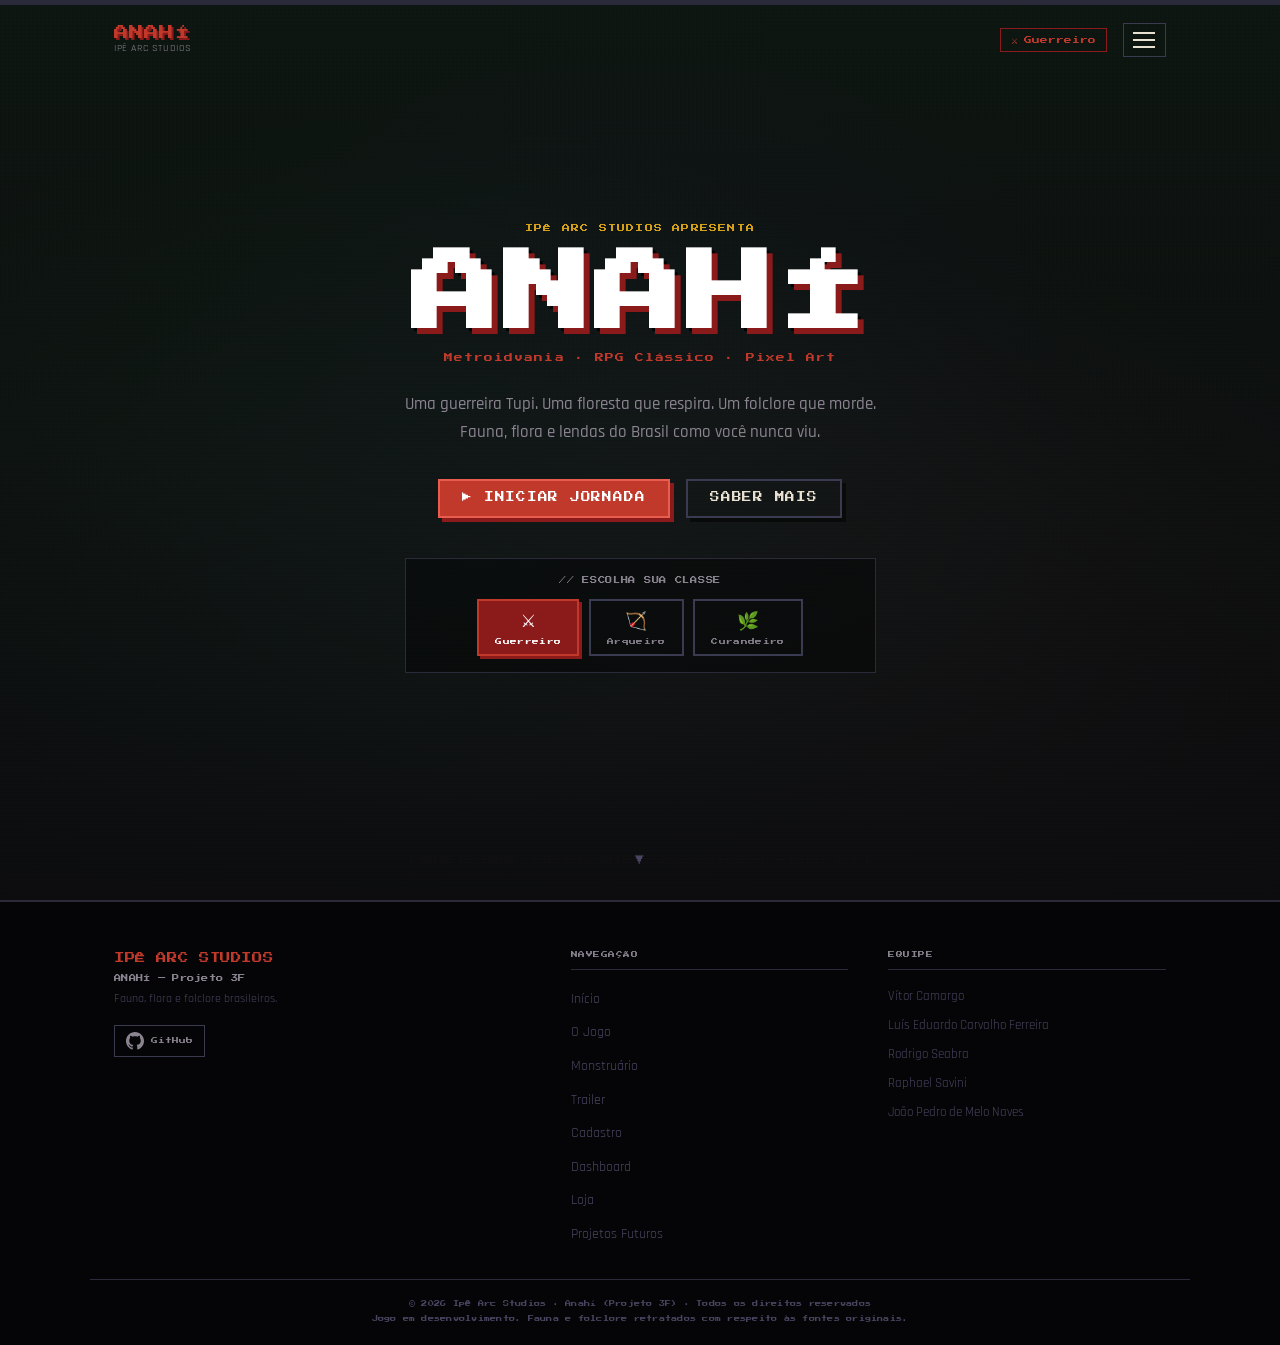
==== commit 86b71ebb: "refactor: separa index em 8 paginas + menu hamburguer (desktop) + sessao persistente Co-Authored-By:" ====
--- a/frontend/index.html
+++ b/frontend/index.html
@@ -4,14 +4,14 @@
   <meta charset="UTF-8">
   <meta name="viewport" content="width=device-width, initial-scale=1.0">
   <meta name="description" content="Anahí — Metroidvania pixel art brasileiro. Fauna, flora e folclore tratados com respeito. Ipê Arc Studios.">
-  <title>Anahí — Ipê Arc Studios</title>
+  <title>Início — Anahí · Ipê Arc Studios</title>
   <link rel="preconnect" href="https://fonts.googleapis.com">
   <link rel="preconnect" href="https://fonts.gstatic.com" crossorigin>
   <link href="https://fonts.googleapis.com/css2?family=Press+Start+2P&family=Rajdhani:wght@400;500;600;700&display=swap" rel="stylesheet">
   <link rel="stylesheet" href="./styles/style.css">
   <script type="module" src="./script/main.js"></script>
 </head>
-<body>
+<body data-page="inicio">
 
   <div id="toast-container" aria-live="polite" aria-atomic="false"></div>
   <div id="journey-wrap" role="progressbar" aria-label="Progresso da Jornada" aria-valuemin="0" aria-valuemax="100" aria-valuenow="0">
@@ -19,99 +19,45 @@
     <span id="journey-label" class="sr-only">Jornada: 0%</span>
   </div>
 
-  <header id="navbar" role="banner">
-    <nav class="nav-inner" aria-label="Navegação principal">
-      <a href="#inicio" class="nav-logo" aria-label="Início — Anahí, Ipê Arc Studios">
-        <span class="nav-logo__title">ANAHÍ</span>
-        <span class="nav-logo__studio">Ipê Arc Studios</span>
-      </a>
-
-      <button id="nav-toggle" class="nav-toggle" aria-expanded="false" aria-controls="nav-links" aria-label="Abrir menu de navegação">
-        <span aria-hidden="true"></span>
-        <span aria-hidden="true"></span>
-        <span aria-hidden="true"></span>
-      </button>
-
-      <ul id="nav-links" class="nav-links" role="list">
-        <li><a href="#inicio" class="nav-link">Início</a></li>
-        <li><a href="#o-jogo" class="nav-link">O Jogo</a></li>
-        <li><a href="#monstruario" class="nav-link">Monstruário</a></li>
-        <li><a href="#trailer" class="nav-link">Trailer</a></li>
-        <li><a href="#cadastro" class="nav-link nav-link--cta">Cadastro</a></li>
-        <li><a href="#dashboard" class="nav-link">Dashboard</a></li>
-        <li><a href="#loja" class="nav-link">Loja</a></li>
-        <li><a href="#projetos-futuros" class="nav-link">Proj. Futuros</a></li>
-      </ul>
-
-      <div id="class-indicator" class="class-indicator" aria-label="Classe selecionada">
-        <span id="class-indicator-icon" aria-hidden="true">⚔</span>
-        <span id="class-indicator-name">Guerreiro</span>
-      </div>
-    </nav>
-  </header>
+  <!-- Header injetado por script/modules/layout.js -->
+  <div id="site-header"></div>
 
   <main>
     <section id="inicio" class="section section--hero" aria-labelledby="hero-title">
-      <div class="hero-bg" aria-hidden="true">
-        <div class="hero-bg__art">
-          <span class="placeholder-art-label">[ ARTE DE FUNDO: Floresta Atlântica ao entardecer — Pixel Art ]</span>
-        </div>
-        <div class="hero-bg__gradient"></div>
-        <div class="hero-bg__scanlines"></div>
-      </div>
-      <div class="hero-content">
-        <p class="hero-eyebrow">Ipê Arc Studios apresenta</p>
-        <h1 id="hero-title" class="hero-title">ANAHÍ</h1>
-        <p class="hero-subtitle">Metroidvania · RPG Clássico · Pixel Art</p>
-        <p class="hero-desc">
-          Uma guerreira Tupi. Uma floresta que respira. Um folclore que morde.<br>
-          Fauna, flora e lendas do Brasil como você nunca viu.
-        </p>
-        <div class="hero-ctas">
-          <a href="#cadastro" class="btn btn--primary">▶ Iniciar Jornada</a>
-          <a href="#o-jogo" class="btn btn--ghost">Saber Mais</a>
-        </div>
-        <div class="hero-class-pick">
-          <p class="class-pick__label" id="class-pick-label">// ESCOLHA SUA CLASSE</p>
-          <div class="class-pick__buttons" role="group" aria-labelledby="class-pick-label">
-            <button class="class-btn active" data-class="guerreiro" aria-pressed="true"><span class="class-btn__icon" aria-hidden="true">⚔</span><span class="class-btn__name">Guerreiro</span></button>
-            <button class="class-btn" data-class="arqueiro" aria-pressed="false"><span class="class-btn__icon" aria-hidden="true">🏹</span><span class="class-btn__name">Arqueiro</span></button>
-            <button class="class-btn" data-class="curandeiro" aria-pressed="false"><span class="class-btn__icon" aria-hidden="true">🌿</span><span class="class-btn__name">Curandeiro</span></button>
+          <div class="hero-bg" aria-hidden="true">
+            <div class="hero-bg__art">
+              <span class="placeholder-art-label">[ ARTE DE FUNDO: Floresta Atlântica ao entardecer — Pixel Art ]</span>
+            </div>
+            <div class="hero-bg__gradient"></div>
+            <div class="hero-bg__scanlines"></div>
           </div>
-        </div>
-      </div>
-      <div class="scroll-indicator" aria-hidden="true"><span class="scroll-indicator__arrow">▼</span></div>
-    </section>
-
-    <section id="o-jogo" class="section" aria-labelledby="ojogo-title">
-      <div class="section-inner">
-        <header class="section-header"><p class="section-eyebrow">// ENTRADA NO CODEX</p><h2 id="ojogo-title" class="section-title">O JOGO</h2></header>
-        <div class="pitch-block"><p class="pitch-text">Em um Brasil colonial do século XVII, Anahí — jovem guerreira Tupi — vê sua aldeia ser destroçada por tropas portuguesas e perde o pai em combate. Com o rosto marcado pela tinta preta de jenipapo do luto e o coração ardendo de urucum, ela parte para o coração da mata em busca de aliança com as grandes entidades da natureza. O que encontra é mais antigo, mais selvagem e mais poderoso do que qualquer inimigo humano.</p><div class="genre-tags" aria-label="Gêneros do jogo"><span class="tag">Metroidvania</span><span class="tag">RPG Clássico</span><span class="tag">Pixel Art 2D</span><span class="tag">Folclore Brasileiro</span><span class="tag">Mature</span></div></div>
-        <div class="feature-block feature-block--right" id="protagonista"><div class="feature-block__media"><div class="img-placeholder" role="img" aria-label="Imagem em breve: Anahí, protagonista — Pixel Art"><span class="img-placeholder__icon">🏹</span><span class="img-placeholder__label">[ ARTE: Anahí ]</span><span class="img-placeholder__sub">Guerreira Tupi · Pixel Art</span></div></div><div class="feature-block__content"><p class="feature-eyebrow">PROTAGONISTA</p><h3 class="feature-title">ANAHÍ<br><small class="feature-subtitle">A Filha da Mata</small></h3><p class="feature-text">Corpete de fibra de tucum. Mini-capa de penas de Guará — vermelho-vivo como o fogo e o sangue. O rosto marcado pela tinta preta de jenipapo: luto e determinação. O arco carregado de raiva e propósito.</p><p class="feature-text">Anahí não é uma heroína de fantasia europeia. Ela é filha do cerrado, da várzea e da caatinga. Cada pintura no seu corpo é um ritual; cada flecha, uma oração; cada passo na mata, um ato de resistência.</p><ul class="stat-list" aria-label="Atributos da protagonista"><li class="stat-item"><span class="stat-label">FORÇA</span><div class="stat-bar" aria-label="Força: 75%"><div class="stat-fill" style="--val: 75%"></div></div><span class="stat-val" aria-hidden="true">75</span></li><li class="stat-item"><span class="stat-label">AGILIDADE</span><div class="stat-bar" aria-label="Agilidade: 90%"><div class="stat-fill" style="--val: 90%"></div></div><span class="stat-val" aria-hidden="true">90</span></li><li class="stat-item"><span class="stat-label">SABEDORIA</span><div class="stat-bar" aria-label="Sabedoria: 85%"><div class="stat-fill" style="--val: 85%"></div></div><span class="stat-val" aria-hidden="true">85</span></li></ul></div></div>
-        <div class="sprites-block">
-          <p class="subsection-title">// PRÉVIA DE SPRITES</p>
-          <div class="sprites-grid">
-            <div class="sprite-card"><div class="sprite-card__preview img-placeholder" role="img" aria-label="Sprite sheet: Guerreiro"><span class="img-placeholder__label">[ SPRITE: guerreiro-sheet ]</span></div><div class="sprite-card__info"><h3 class="sprite-card__name"><span class="sprite-card__icon" aria-hidden="true">⚔</span> GUERREIRO</h3><p class="sprite-card__anims">Idle · Walk · Attack · Dash</p><p class="sprite-card__spec">8×8 px → upscale 32×32</p></div></div>
-            <div class="sprite-card"><div class="sprite-card__preview img-placeholder" role="img" aria-label="Sprite sheet: Arqueiro"><span class="img-placeholder__label">[ SPRITE: arqueiro-sheet ]</span></div><div class="sprite-card__info"><h3 class="sprite-card__name"><span class="sprite-card__icon" aria-hidden="true">🏹</span> ARQUEIRO</h3><p class="sprite-card__anims">Idle · Run · Aim · Release</p><p class="sprite-card__spec">8×8 px → upscale 32×32</p></div></div>
-            <div class="sprite-card"><div class="sprite-card__preview img-placeholder" role="img" aria-label="Sprite sheet: Curandeiro"><span class="img-placeholder__label">[ SPRITE: curandeiro-sheet ]</span></div><div class="sprite-card__info"><h3 class="sprite-card__name"><span class="sprite-card__icon" aria-hidden="true">🌿</span> CURANDEIRO</h3><p class="sprite-card__anims">Idle · Walk · Heal · Cast</p><p class="sprite-card__spec">8×8 px → upscale 32×32</p></div></div>
+          <div class="hero-content">
+            <p class="hero-eyebrow">Ipê Arc Studios apresenta</p>
+            <h1 id="hero-title" class="hero-title">ANAHÍ</h1>
+            <p class="hero-subtitle">Metroidvania · RPG Clássico · Pixel Art</p>
+            <p class="hero-desc">
+              Uma guerreira Tupi. Uma floresta que respira. Um folclore que morde.<br>
+              Fauna, flora e lendas do Brasil como você nunca viu.
+            </p>
+            <div class="hero-ctas">
+              <a href="cadastro.html" class="btn btn--primary">▶ Iniciar Jornada</a>
+              <a href="o-jogo.html" class="btn btn--ghost">Saber Mais</a>
+            </div>
+            <div class="hero-class-pick">
+              <p class="class-pick__label" id="class-pick-label">// ESCOLHA SUA CLASSE</p>
+              <div class="class-pick__buttons" role="group" aria-labelledby="class-pick-label">
+                <button class="class-btn active" data-class="guerreiro" aria-pressed="true"><span class="class-btn__icon" aria-hidden="true">⚔</span><span class="class-btn__name">Guerreiro</span></button>
+                <button class="class-btn" data-class="arqueiro" aria-pressed="false"><span class="class-btn__icon" aria-hidden="true">🏹</span><span class="class-btn__name">Arqueiro</span></button>
+                <button class="class-btn" data-class="curandeiro" aria-pressed="false"><span class="class-btn__icon" aria-hidden="true">🌿</span><span class="class-btn__name">Curandeiro</span></button>
+              </div>
+            </div>
           </div>
-        </div>
-      </div>
-    </section>
-
-    <section id="monstruario" class="section section--alt" aria-labelledby="bestiary-title"><div class="section-inner"><header class="section-header"><p class="section-eyebrow">// ENTIDADES CATALOGADAS: <span id="codex-count">0</span>/7</p><h2 id="bestiary-title" class="section-title">MONSTRUÁRIO</h2><p class="section-desc">Clique em uma entidade para revelar sua entrada no Codex Cultural</p></header><div class="bestiary-grid" role="list"><div class="monster-card locked" data-monster="cuca" role="listitem"><button class="monster-card__inner" aria-label="Entidade desconhecida — clique para revelar no Codex"><div class="monster-card__image"><div class="monster-img-wrap"><div class="monster-silhouette" aria-hidden="true"><span class="silhouette-q">?</span></div><div class="monster-reveal-img img-placeholder" aria-label="Imagem em breve: Cuca"><span class="img-placeholder__label">[ ARTE: Cuca ]</span></div></div><div class="monster-lock-badge" aria-hidden="true">🔒 Não descoberto</div></div><div class="monster-card__info"><h3 class="monster-name">???</h3><span class="monster-biome">Desconhecida</span><p class="monster-desc">Entidade não catalogada.<br>Desbloqueie para revelar.</p></div></button></div><div class="monster-card locked" data-monster="saci" role="listitem"><button class="monster-card__inner" aria-label="Entidade desconhecida — clique para revelar no Codex"><div class="monster-card__image"><div class="monster-img-wrap"><div class="monster-silhouette" aria-hidden="true"><span class="silhouette-q">?</span></div><div class="monster-reveal-img img-placeholder" aria-label="Imagem em breve: Saci-Pererê"><span class="img-placeholder__label">[ ARTE: Saci-Pererê ]</span></div></div><div class="monster-lock-badge" aria-hidden="true">🔒 Não descoberto</div></div><div class="monster-card__info"><h3 class="monster-name">???</h3><span class="monster-biome">Desconhecida</span><p class="monster-desc">Entidade não catalogada.<br>Desbloqueie para revelar.</p></div></button></div><div class="monster-card locked" data-monster="curupira" role="listitem"><button class="monster-card__inner" aria-label="Entidade desconhecida — clique para revelar no Codex"><div class="monster-card__image"><div class="monster-img-wrap"><div class="monster-silhouette" aria-hidden="true"><span class="silhouette-q">?</span></div><div class="monster-reveal-img img-placeholder" aria-label="Imagem em breve: Curupira"><span class="img-placeholder__label">[ ARTE: Curupira ]</span></div></div><div class="monster-lock-badge" aria-hidden="true">🔒 Não descoberto</div></div><div class="monster-card__info"><h3 class="monster-name">???</h3><span class="monster-biome">Desconhecida</span><p class="monster-desc">Entidade não catalogada.<br>Desbloqueie para revelar.</p></div></button></div><div class="monster-card locked" data-monster="boitata" role="listitem"><button class="monster-card__inner" aria-label="Entidade desconhecida — clique para revelar no Codex"><div class="monster-card__image"><div class="monster-img-wrap"><div class="monster-silhouette" aria-hidden="true"><span class="silhouette-q">?</span></div><div class="monster-reveal-img img-placeholder" aria-label="Imagem em breve: Boitatá"><span class="img-placeholder__label">[ ARTE: Boitatá ]</span></div></div><div class="monster-lock-badge" aria-hidden="true">🔒 Não descoberto</div></div><div class="monster-card__info"><h3 class="monster-name">???</h3><span class="monster-biome">Desconhecida</span><p class="monster-desc">Entidade não catalogada.<br>Desbloqueie para revelar.</p></div></button></div><div class="monster-card locked" data-monster="corpo-seco" role="listitem"><button class="monster-card__inner" aria-label="Entidade desconhecida — clique para revelar no Codex"><div class="monster-card__image"><div class="monster-img-wrap"><div class="monster-silhouette" aria-hidden="true"><span class="silhouette-q">?</span></div><div class="monster-reveal-img img-placeholder" aria-label="Imagem em breve: Corpo Seco"><span class="img-placeholder__label">[ ARTE: Corpo Seco ]</span></div></div><div class="monster-lock-badge" aria-hidden="true">🔒 Não descoberto</div></div><div class="monster-card__info"><h3 class="monster-name">???</h3><span class="monster-biome">Desconhecida</span><p class="monster-desc">Entidade não catalogada.<br>Desbloqueie para revelar.</p></div></button></div><div class="monster-card locked" data-monster="mapinguari" role="listitem"><button class="monster-card__inner" aria-label="Entidade desconhecida — clique para revelar no Codex"><div class="monster-card__image"><div class="monster-img-wrap"><div class="monster-silhouette" aria-hidden="true"><span class="silhouette-q">?</span></div><div class="monster-reveal-img img-placeholder" aria-label="Imagem em breve: Mapinguari"><span class="img-placeholder__label">[ ARTE: Mapinguari ]</span></div></div><div class="monster-lock-badge" aria-hidden="true">🔒 Não descoberto</div></div><div class="monster-card__info"><h3 class="monster-name">???</h3><span class="monster-biome">Desconhecida</span><p class="monster-desc">Entidade não catalogada.<br>Desbloqueie para revelar.</p></div></button></div><div class="monster-card locked" data-monster="iara" role="listitem"><button class="monster-card__inner" aria-label="Entidade desconhecida — clique para revelar no Codex"><div class="monster-card__image"><div class="monster-img-wrap"><div class="monster-silhouette" aria-hidden="true"><span class="silhouette-q">?</span></div><div class="monster-reveal-img img-placeholder" aria-label="Imagem em breve: Iara"><span class="img-placeholder__label">[ ARTE: Iara ]</span></div></div><div class="monster-lock-badge" aria-hidden="true">🔒 Não descoberto</div></div><div class="monster-card__info"><h3 class="monster-name">???</h3><span class="monster-biome">Desconhecida</span><p class="monster-desc">Entidade não catalogada.<br>Desbloqueie para revelar.</p></div></button></div></div></div></section>
-
-    <section id="trailer" class="section" aria-labelledby="trailer-title"><div class="section-inner"><header class="section-header"><p class="section-eyebrow">// TRANSMISSÃO</p><h2 id="trailer-title" class="section-title">TRAILER</h2></header><div class="video-container"><div class="video-placeholder" role="img" aria-label="Vídeo em breve: Trailer oficial de Anahí"><div class="video-placeholder__inner"><div class="play-icon" aria-hidden="true">▶</div><p class="video-placeholder__title">TRAILER OFICIAL</p><p class="video-placeholder__sub">[ Em breve — substituir por embed YouTube/Vimeo ]</p></div></div></div><div class="trailer-cta"><button class="btn btn--primary" disabled aria-disabled="true">⚔ JOGAR — EM BREVE</button><p class="trailer-hint">// Acesso antecipado disponível após cadastro</p></div></div></section>
-
-    <section id="cadastro" class="section section--alt" aria-labelledby="cadastro-title"><div class="section-inner section-inner--narrow"><header class="section-header"><p class="section-eyebrow">// NOVA JORNADA</p><h2 id="cadastro-title" class="section-title">INICIAR JORNADA</h2><p class="section-desc">Registre-se para acompanhar o desenvolvimento e garantir acesso antecipado</p></header><form id="cadastro-form" class="pixel-form" novalidate aria-label="Formulário de cadastro"><div class="form-group"><label for="reg-name" class="form-label">NOME DO JOGADOR *</label><input type="text" id="reg-name" name="name" class="form-input" placeholder="Seu nome de guerreiro" autocomplete="name" required aria-required="true" aria-describedby="reg-name-error"><span class="form-error" id="reg-name-error" role="alert"></span></div><div class="form-group"><label for="reg-email" class="form-label">E-MAIL *</label><input type="email" id="reg-email" name="email" class="form-input" placeholder="email@exemplo.com" autocomplete="email" required aria-required="true" aria-describedby="reg-email-error"><span class="form-error" id="reg-email-error" role="alert"></span></div><div class="form-group"><label for="reg-phone" class="form-label">NÚMERO (Opcional)</label><input type="tel" id="reg-phone" name="phone" class="form-input" placeholder="(00) 00000-0000" autocomplete="tel" aria-describedby="reg-phone-hint reg-phone-error"><span id="reg-phone-hint" class="form-hint">Formato: (00) 00000-0000</span><span class="form-error" id="reg-phone-error" role="alert"></span></div><div class="form-group"><label for="reg-birth" class="form-label">DATA DE NASCIMENTO *</label><input type="date" id="reg-birth" name="birth" class="form-input" required aria-required="true" aria-describedby="reg-birth-error"><span class="form-error" id="reg-birth-error" role="alert"></span></div><div class="form-group"><p class="form-label" id="class-radio-label">CLASSE INICIAL</p><div class="form-class-radios" role="group" aria-labelledby="class-radio-label"><label class="class-radio"><input type="radio" name="reg-class" value="guerreiro" checked><span class="class-radio__display">⚔ Guerreiro</span></label><label class="class-radio"><input type="radio" name="reg-class" value="arqueiro"><span class="class-radio__display">🏹 Arqueiro</span></label><label class="class-radio"><input type="radio" name="reg-class" value="curandeiro"><span class="class-radio__display">🌿 Curandeiro</span></label></div></div><button type="submit" class="btn btn--primary btn--full btn--lg">▶ INICIAR NOVA JORNADA</button></form></div></section>
-
-    <section id="dashboard" class="section" aria-labelledby="dashboard-title"><div class="section-inner"><header class="section-header"><p class="section-eyebrow">// PAINEL DO JOGADOR</p><h2 id="dashboard-title" class="section-title">DASHBOARD</h2></header><div id="dashboard-out" class="dashboard-panel"><div class="login-box pixel-form"><p class="login-box__title">// CONTINUAR JORNADA</p><div class="form-group"><label for="login-email" class="form-label">E-MAIL</label><input type="email" id="login-email" name="login-email" class="form-input" placeholder="email@exemplo.com" autocomplete="email" required aria-required="true" aria-describedby="login-email-error"><span class="form-error" id="login-email-error" role="alert"></span></div><div class="form-group"><label for="login-pass" class="form-label">SENHA (simulada)</label><input type="password" id="login-pass" name="login-pass" class="form-input" placeholder="Qualquer senha" autocomplete="current-password"></div><button id="login-btn" class="btn btn--primary btn--full">▶ ENTRAR</button><p class="login-box__hint">Sem cadastro? <a href="#cadastro" class="link">Iniciar Jornada</a></p></div></div><div id="dashboard-in" class="dashboard-panel" hidden aria-live="polite"><div class="player-card"><div class="player-card__avatar" id="player-avatar" aria-hidden="true">⚔</div><div class="player-card__info"><h3 class="player-name" id="player-display-name">Jogador</h3><span class="player-class-tag" id="player-display-class">Guerreiro</span><div class="player-journey"><span class="player-journey__label">JORNADA</span><div class="player-journey__bar" role="progressbar" aria-label="Progresso da jornada" aria-valuemin="0" aria-valuemax="100"><div class="player-journey__fill" id="dashboard-journey-fill"></div></div><span class="player-journey__pct" id="dashboard-journey-pct">0%</span></div></div><button id="logout-btn" class="btn btn--ghost btn--sm">SAIR</button></div><div class="dashboard-grid"><div class="game-owned-card"><div class="game-owned-card__art img-placeholder" role="img" aria-label="Arte do jogo Anahí"><span class="img-placeholder__label">[ CAPA: Anahí ]</span></div><div class="game-owned-card__content"><h3 class="game-owned-card__title">ANAHÍ</h3><p class="game-owned-card__status">✓ Jogo Adquirido — Acesso Antecipado</p><p class="game-owned-card__genre">Metroidvania · RPG · Pixel Art</p><p class="game-owned-card__dev">// Em desenvolvimento — Ipê Arc Studios</p><button class="btn btn--primary" disabled aria-disabled="true">▶ JOGAR — EM BREVE</button></div></div><div class="codex-widget"><h3 class="codex-widget__title">📖 CODEX PESSOAL</h3><p class="codex-widget__stat">Entradas descobertas: <strong id="codex-count-dashboard">0</strong>/7</p><div class="codex-widget__bar" role="progressbar" aria-label="Progresso do Codex" aria-valuemin="0" aria-valuemax="5"><div class="codex-widget__fill" id="codex-dashboard-fill"></div></div><a href="#monstruario" class="btn btn--ghost btn--sm">→ Ver Monstruário</a></div></div></div></div></section>
-
-    <section id="loja" class="section section--alt" aria-labelledby="loja-title"><div class="section-inner"><header class="section-header"><p class="section-eyebrow">// MERCADO DO FOLCLORE</p><h2 id="loja-title" class="section-title">LOJA</h2><p class="section-desc">Apoie o desenvolvimento. Acesso antecipado e exclusivos para fundadores.</p></header><div class="shop-grid"><div class="shop-card"><div class="shop-card__art img-placeholder" role="img" aria-label="Arte: Anahí — Acesso Antecipado"><span class="img-placeholder__icon">🎮</span><span class="img-placeholder__label">[ ANAHÍ — ACESSO ANTECIPADO ]</span></div><div class="shop-card__content"><h3 class="shop-card__name">ACESSO ANTECIPADO</h3><p class="shop-card__desc">Garanta sua cópia com desconto de fundador e bônus exclusivos de quem acreditou desde o início.</p><div class="shop-card__tags"><span class="tag">Digital</span><span class="tag">Fundador</span></div><div class="shop-card__footer"><span class="shop-card__price">— Em breve —</span><button class="btn btn--primary btn--sm" data-product="early-access">▶ COMPRAR</button></div></div></div><div class="shop-card"><div class="shop-card__art img-placeholder" role="img" aria-label="Arte: Trilha Sonora Original"><span class="img-placeholder__icon">🎵</span><span class="img-placeholder__label">[ TRILHA SONORA ORIGINAL ]</span></div><div class="shop-card__content"><h3 class="shop-card__name">TRILHA SONORA ORIGINAL</h3><p class="shop-card__desc">A música que respira com a floresta. Composições inspiradas no folclore e nos biomas brasileiros.</p><div class="shop-card__tags"><span class="tag">Digital</span><span class="tag">.FLAC</span><span class="tag">.MP3</span></div><div class="shop-card__footer"><span class="shop-card__price">— Em breve —</span><button class="btn btn--primary btn--sm" data-product="soundtrack">▶ COMPRAR</button></div></div></div><div class="shop-card"><div class="shop-card__art img-placeholder" role="img" aria-label="Arte: Livro de Arte Digital"><span class="img-placeholder__icon">📖</span><span class="img-placeholder__label">[ LIVRO DE ARTE DIGITAL ]</span></div><div class="shop-card__content"><h3 class="shop-card__name">LIVRO DE ARTE DIGITAL</h3><p class="shop-card__desc">Artes conceituais, pixel art e lore exclusivo. A criação de Anahí em detalhes pela equipe Ipê Arc.</p><div class="shop-card__tags"><span class="tag">Digital</span><span class="tag">.PDF</span></div><div class="shop-card__footer"><span class="shop-card__price">— Em breve —</span><button class="btn btn--primary btn--sm" data-product="artbook">▶ COMPRAR</button></div></div></div></div></div></section>
-
-    <section id="projetos-futuros" class="section section--glitch" aria-labelledby="future-title"><div class="glitch-overlay" aria-hidden="true"><div class="scanlines"></div></div><div class="section-inner"><div class="glitch-content"><p class="glitch-eyebrow" aria-hidden="true">// ERR0R: ACESSO_N3GADO — C0RPO_SEC0.EXE</p><h2 id="future-title" class="glitch-title" data-text="PROJETOS FUTUROS">PROJETOS FUTUROS</h2><div class="terminal-block" aria-label="Log do sistema"><p class="terminal-line"><span class="t-prompt">&gt;</span> sys.load<span class="t-str">("projetos_futuros.dat")</span></p><p class="terminal-line"><span class="t-err">ERRO:</span> Arquivo corrompido — integridade: <span class="t-err">0%</span></p><p class="terminal-line"><span class="t-prompt">&gt;</span> tentando recuperar fragmentos<span class="t-blink">_</span></p><p class="terminal-line t-corrupted" aria-hidden="true">█ ███ ██████ EM BREVE ████ ██████ █</p><p class="terminal-line"><span class="t-warn">AVISO:</span> Entidade detectada no arquivo. Processo encerrado.</p></div><p class="glitch-desc">A entidade conhecida como <strong>Corpo Seco</strong> não permite que o futuro seja revelado.<br><em>Volte quando a floresta permitir.</em></p><div class="coming-soon-box" aria-label="Em breve"><span>// EM BREVE //</span></div></div></div></section>
+          <div class="scroll-indicator" aria-hidden="true"><span class="scroll-indicator__arrow">▼</span></div>
+        </section>
   </main>
 
-  <footer class="site-footer" role="contentinfo"><div class="footer-inner"><div class="footer-brand"><p class="footer-logo">IPÊ ARC STUDIOS</p><p class="footer-tagline">ANAHÍ — Projeto 3F</p><p class="footer-tagline-sub">Fauna, flora e folclore brasileiros.</p><a href="https://github.com/ViBl4ck/Projeto-Integrador-1" class="footer-github-link" aria-label="Repositório do projeto no GitHub" target="_blank" rel="noopener noreferrer"><svg width="18" height="18" viewBox="0 0 24 24" fill="currentColor" aria-hidden="true"><path d="M12 0c-6.626 0-12 5.373-12 12 0 5.302 3.438 9.8 8.207 11.387.599.111.793-.261.793-.577v-2.234c-3.338.726-4.033-1.416-4.033-1.416-.546-1.387-1.333-1.756-1.333-1.756-1.089-.745.083-.729.083-.729 1.205.084 1.839 1.237 1.839 1.237 1.07 1.834 2.807 1.304 3.492.997.107-.775.418-1.305.762-1.604-2.665-.305-5.467-1.334-5.467-5.931 0-1.311.469-2.381 1.236-3.221-.124-.303-.535-1.524.117-3.176 0 0 1.008-.322 3.301 1.23.957-.266 1.983-.399 3.003-.404 1.02.005 2.047.138 3.006.404 2.291-1.552 3.297-1.23 3.297-1.23.653 1.653.242 2.874.118 3.176.77.84 1.235 1.911 1.235 3.221 0 4.609-2.807 5.624-5.479 5.921.43.372.823 1.102.823 2.222v3.293c0 .319.192.694.801.576 4.765-1.589 8.199-6.086 8.199-11.386 0-6.627-5.373-12-12-12z"/></svg>GitHub</a></div><nav class="footer-nav" aria-label="Links de navegação do rodapé"><p class="footer-nav__title">NAVEGAÇÃO</p><ul role="list"><li><a href="#inicio">Início</a></li><li><a href="#o-jogo">O Jogo</a></li><li><a href="#monstruario">Monstruário</a></li><li><a href="#trailer">Trailer</a></li><li><a href="#cadastro">Cadastro</a></li><li><a href="#projetos-futuros">Projetos Futuros</a></li></ul></nav><div class="footer-credits"><p class="footer-credits__title">EQUIPE</p><ul class="footer-credits__list" role="list"><li>Vítor Camargo</li><li>Luís Eduardo Carvalho Ferreira</li><li>Rodrigo Seabra</li><li>Raphael Savini</li><li>João Pedro de Melo Naves</li></ul></div></div><div class="footer-bottom"><p>&copy; 2026 Ipê Arc Studios · Anahí (Projeto 3F) · Todos os direitos reservados</p><p>Jogo em desenvolvimento. Fauna e folclore retratados com respeito às fontes originais.</p></div></footer>
+  <!-- Footer injetado por script/modules/layout.js -->
+  <div id="site-footer"></div>
+
 </body>
-</html>+</html>
--- a/frontend/styles/style.css
+++ b/frontend/styles/style.css
@@ -160,7 +160,8 @@
   max-width: var(--max-w);
   margin: 0 auto;
   padding: 0 1.5rem;
-  gap: 1.5rem;
+  gap: 1rem;
+  position: relative;
 }
 
 .nav-logo {
@@ -185,20 +186,41 @@
   text-transform: uppercase;
 }
 
+/* Logo empurra indicador + hambúrguer para a direita */
+.nav-logo { margin-right: auto; order: 0; }
+
+/* Menu = painel dropdown (escondido por padrão em TODAS as larguras) */
 .nav-links {
-  display: flex;
-  align-items: center;
-  gap: 0.15rem;
-  flex: 1;
-  justify-content: center;
-  flex-wrap: wrap;
+  position: absolute;
+  top: calc(100% + 6px);
+  right: 1.5rem;
+  display: flex;
+  flex-direction: column;
+  gap: 0;
+  min-width: 230px;
+  background: rgba(13, 13, 15, 0.98);
+  border: 1px solid var(--border-bright);
+  box-shadow: 0 10px 34px rgba(0, 0, 0, 0.75);
+  padding: 0.4rem;
+  opacity: 0;
+  visibility: hidden;
+  transform: translateY(-8px);
+  transition: opacity 0.18s ease, transform 0.18s ease, visibility 0.18s;
+  z-index: 950;
+}
+.nav-links.open {
+  opacity: 1;
+  visibility: visible;
+  transform: translateY(0);
 }
 
 .nav-link {
-  font-family: var(--font-pixel);
-  font-size: 0.48rem;
-  color: var(--text-muted);
-  padding: 0.4rem 0.6rem;
+  display: block;
+  width: 100%;
+  font-family: var(--font-pixel);
+  font-size: 0.5rem;
+  color: var(--text-muted);
+  padding: 0.7rem 0.85rem;
   text-transform: uppercase;
   letter-spacing: 0.06em;
   transition: color 0.2s, background 0.2s;
@@ -230,19 +252,20 @@
   border: 1px solid var(--accent-dark);
   padding: 0.3rem 0.6rem;
   flex-shrink: 0;
+  order: 1;
   transition: color 0.3s, border-color 0.3s;
 }
 
-/* Mobile toggle */
+/* Hambúrguer — visível em TODAS as larguras */
 .nav-toggle {
-  display: none;
+  display: flex;
   flex-direction: column;
   gap: 5px;
   background: none;
   border: 1px solid var(--border-bright);
   padding: 0.5rem 0.6rem;
   cursor: pointer;
-  margin-left: auto;
+  order: 2;
 }
 .nav-toggle span {
   display: block;
@@ -2015,27 +2038,13 @@
 
 /* ─── Responsive ──────────────────────────── */
 @media (max-width: 900px) {
+  /* Painel ocupa a largura toda no celular/tablet */
   .nav-links {
-    display: none;
-    position: absolute;
-    top: calc(var(--nav-height) + var(--journey-h));
-    left: 0; right: 0;
-    background: rgba(13,13,15,0.98);
-    flex-direction: column;
-    padding: 1rem;
-    gap: 0;
-    border-bottom: 1px solid var(--border);
-  }
-  .nav-links.open {
-    display: flex;
-  }
-  .nav-link {
-    padding: 0.8rem 1rem;
-    border-bottom: 1px solid var(--border);
-    display: block;
-  }
-  .nav-toggle {
-    display: flex;
+    left: 0;
+    right: 0;
+    min-width: 0;
+    border-left: none;
+    border-right: none;
   }
   .class-indicator {
     display: none;
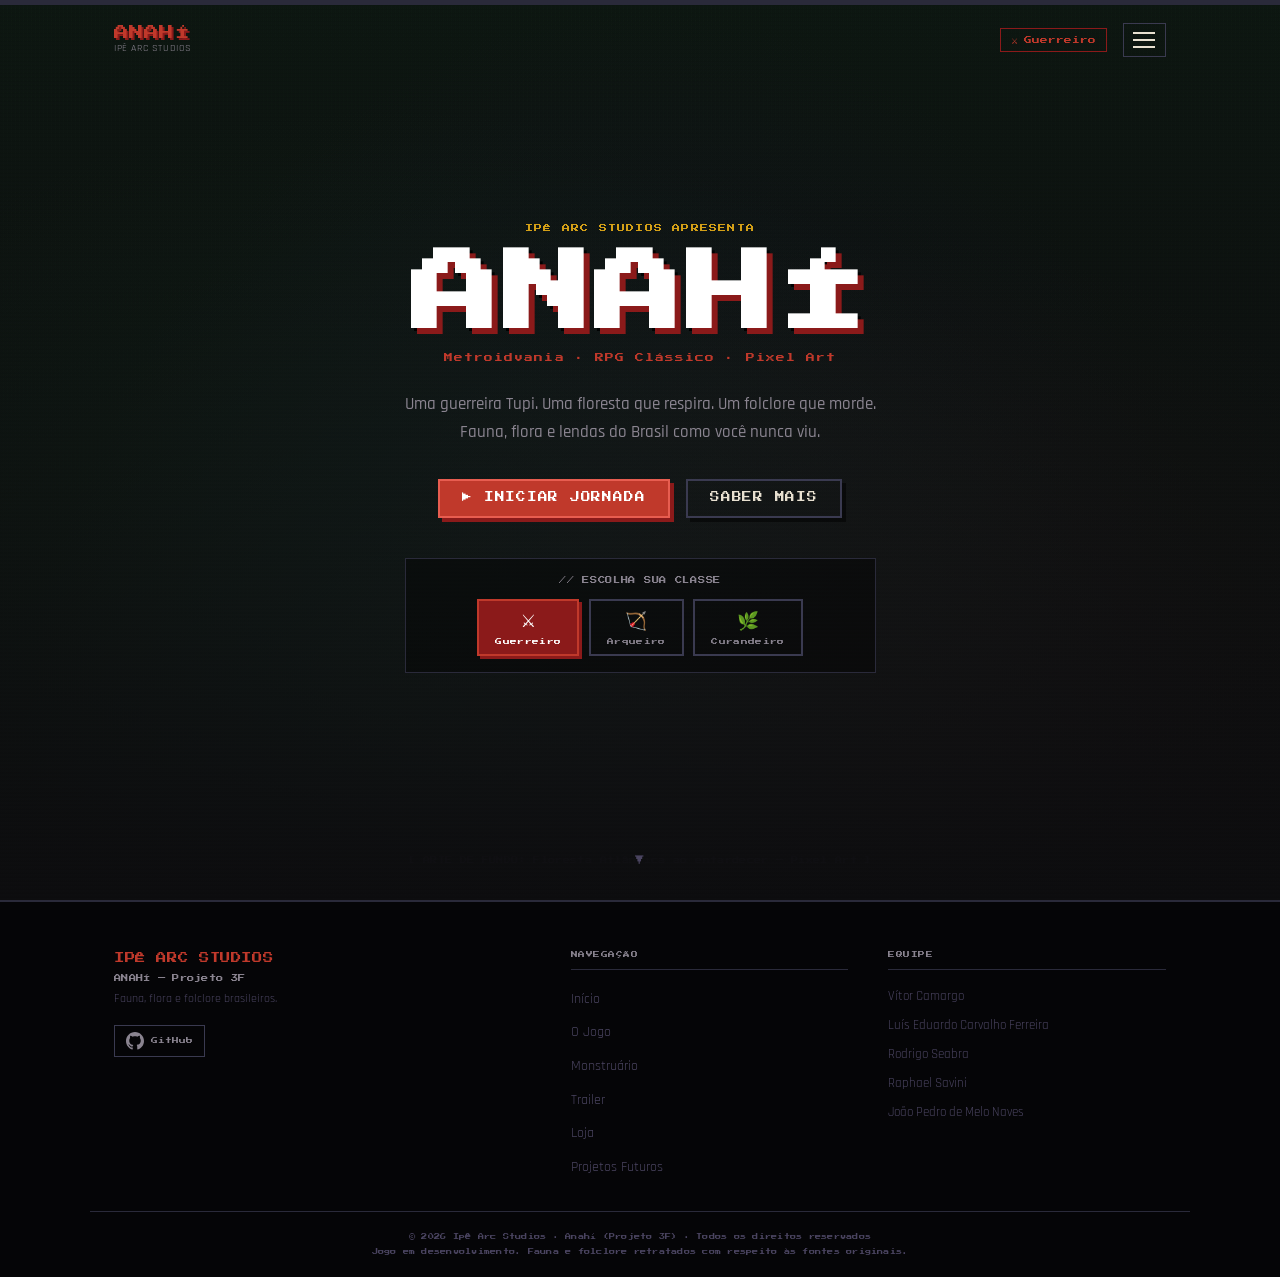
==== commit 8e72bb7e: "feat: unifica cadastro e dashboard na pagina Jornada (acesso pelo indicador de classe) com abas Co-A" ====
--- a/frontend/index.html
+++ b/frontend/index.html
@@ -40,7 +40,7 @@
               Fauna, flora e lendas do Brasil como você nunca viu.
             </p>
             <div class="hero-ctas">
-              <a href="cadastro.html" class="btn btn--primary">▶ Iniciar Jornada</a>
+              <a href="jornada.html" class="btn btn--primary">▶ Iniciar Jornada</a>
               <a href="o-jogo.html" class="btn btn--ghost">Saber Mais</a>
             </div>
             <div class="hero-class-pick">
--- a/frontend/styles/style.css
+++ b/frontend/styles/style.css
@@ -2139,3 +2139,51 @@
     gap: 0.4rem;
   }
 }
+
+/* ─── Jornada: indicador clicável + abas (cadastro/login) ─────────── */
+a.class-indicator {
+  text-decoration: none;
+  cursor: pointer;
+}
+a.class-indicator:hover,
+a.class-indicator.active {
+  color: #fff;
+  border-color: var(--accent);
+  background: var(--accent-dark);
+}
+
+#jornada-auth {
+  max-width: 560px;
+  margin: 0 auto;
+}
+
+.auth-tabs {
+  display: flex;
+  gap: 0.4rem;
+  margin-bottom: 1.25rem;
+}
+.auth-tab {
+  flex: 1;
+  font-family: var(--font-pixel);
+  font-size: 0.5rem;
+  letter-spacing: 0.06em;
+  text-transform: uppercase;
+  color: var(--text-muted);
+  background: none;
+  border: 1px solid var(--border);
+  padding: 0.75rem 0.5rem;
+  cursor: pointer;
+  transition: color 0.2s, border-color 0.2s, background 0.2s;
+}
+.auth-tab:hover {
+  color: var(--text);
+  border-color: var(--border-bright);
+}
+.auth-tab.active {
+  color: var(--accent);
+  border-color: var(--accent-dark);
+  background: rgba(255, 255, 255, 0.03);
+}
+.auth-panel[hidden] {
+  display: none;
+}
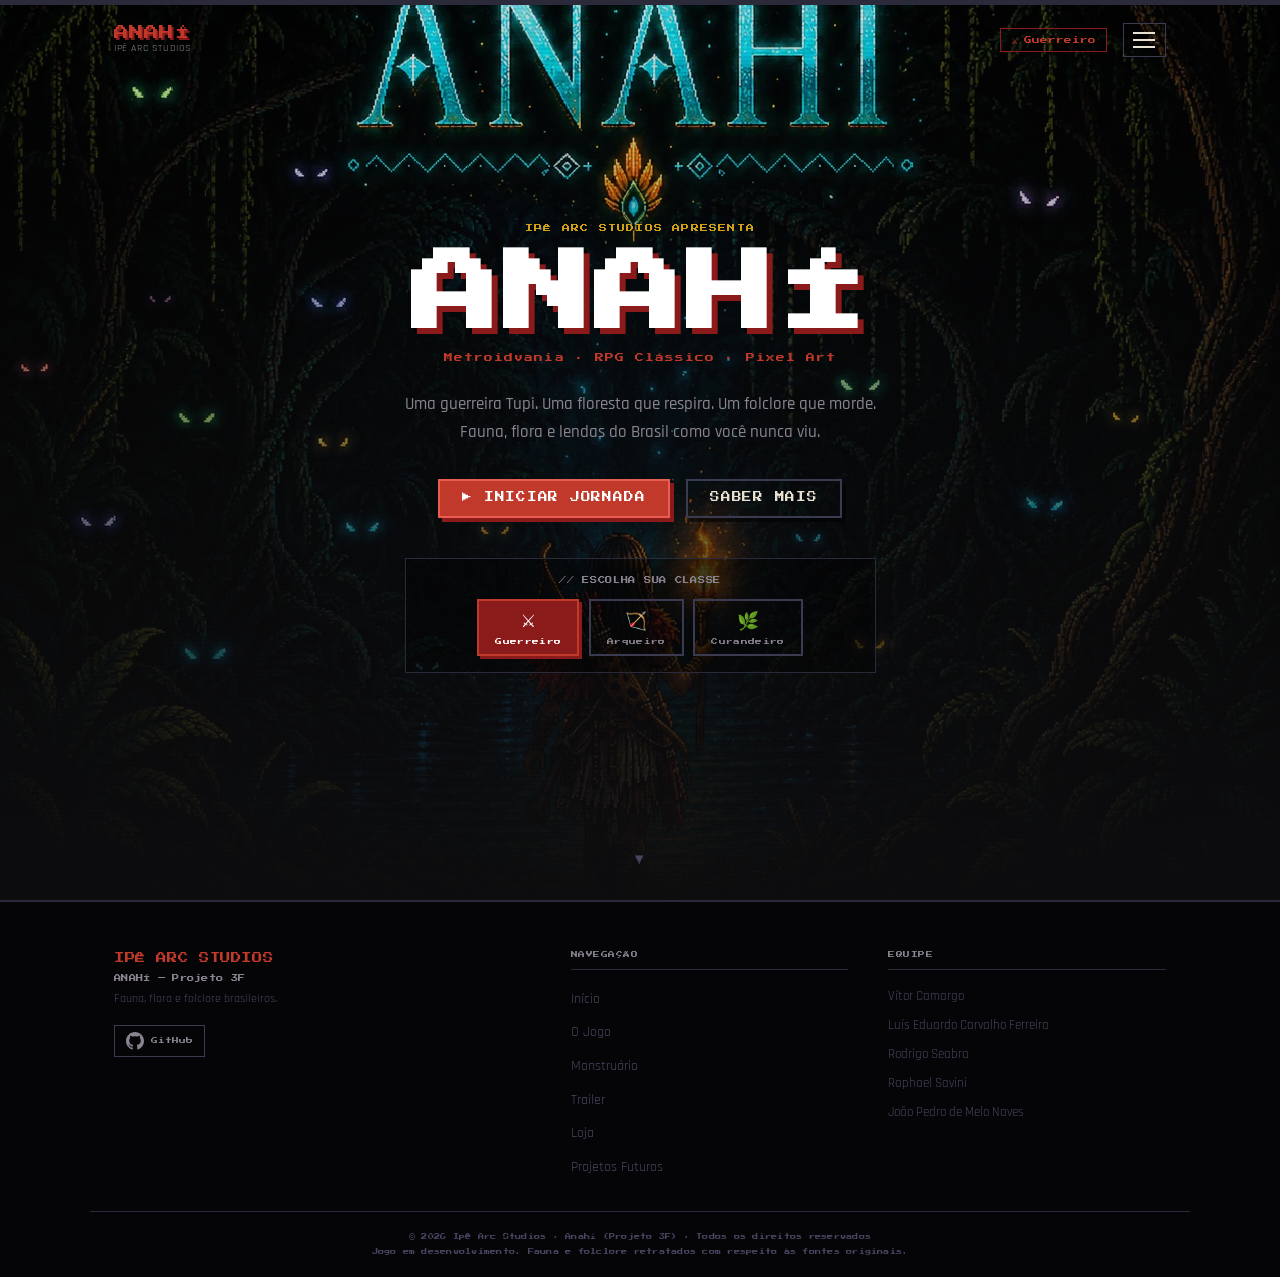
==== commit 3481f980: "feat: integra sprites, key art e capas; adiciona Boto-cor-de-rosa e Mula sem cabeca ao monstruario (" ====
--- a/frontend/index.html
+++ b/frontend/index.html
@@ -25,8 +25,8 @@
   <main>
     <section id="inicio" class="section section--hero" aria-labelledby="hero-title">
           <div class="hero-bg" aria-hidden="true">
-            <div class="hero-bg__art">
-              <span class="placeholder-art-label">[ ARTE DE FUNDO: Floresta Atlântica ao entardecer — Pixel Art ]</span>
+            <div class="hero-bg__art has-img">
+              <img class="media-img" src="assets/images/anahi-keyart.webp" alt="Anahí adentrando a floresta com uma tocha">
             </div>
             <div class="hero-bg__gradient"></div>
             <div class="hero-bg__scanlines"></div>
--- a/frontend/styles/style.css
+++ b/frontend/styles/style.css
@@ -2187,3 +2187,39 @@
 .auth-panel[hidden] {
   display: none;
 }
+
+/* ─── Imagens reais integradas (sprites, arte, capa, monstros) ───── */
+.img-placeholder.has-img {
+  display: block;
+  padding: 0;
+  border: 1px solid var(--border);
+  overflow: hidden;
+  min-height: 0;
+}
+.media-img {
+  display: block;
+  width: 100%;
+  height: auto;
+}
+
+/* Arte-chave de fundo do herói */
+.hero-bg__art .media-img {
+  position: absolute;
+  inset: 0;
+  width: 100%;
+  height: 100%;
+  object-fit: cover;
+  object-position: center 72%;
+  z-index: 0;
+}
+
+/* Imagens reveladas do monstruário (preenchem o card) */
+.monster-reveal-img.has-img {
+  padding: 0;
+  border: none;
+}
+.monster-reveal-img .media-img {
+  width: 100%;
+  height: 100%;
+  object-fit: cover;
+}
